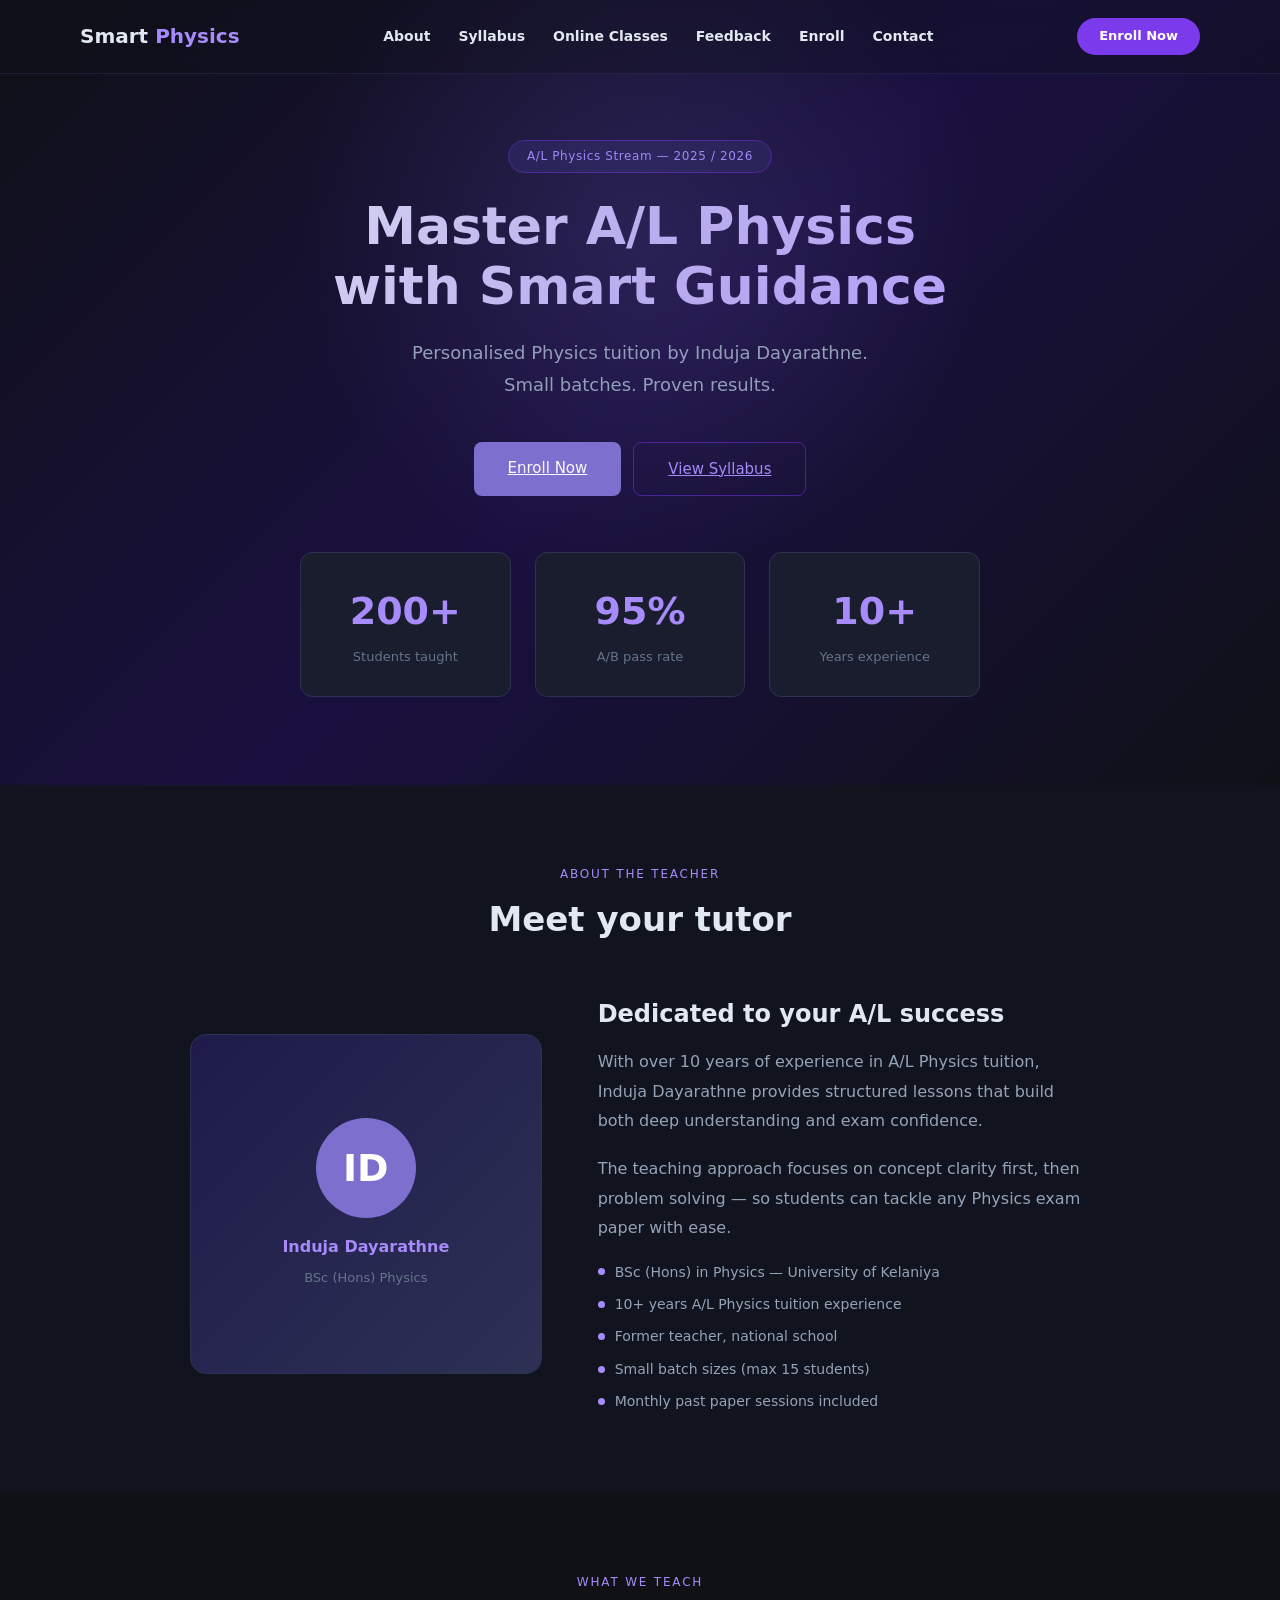
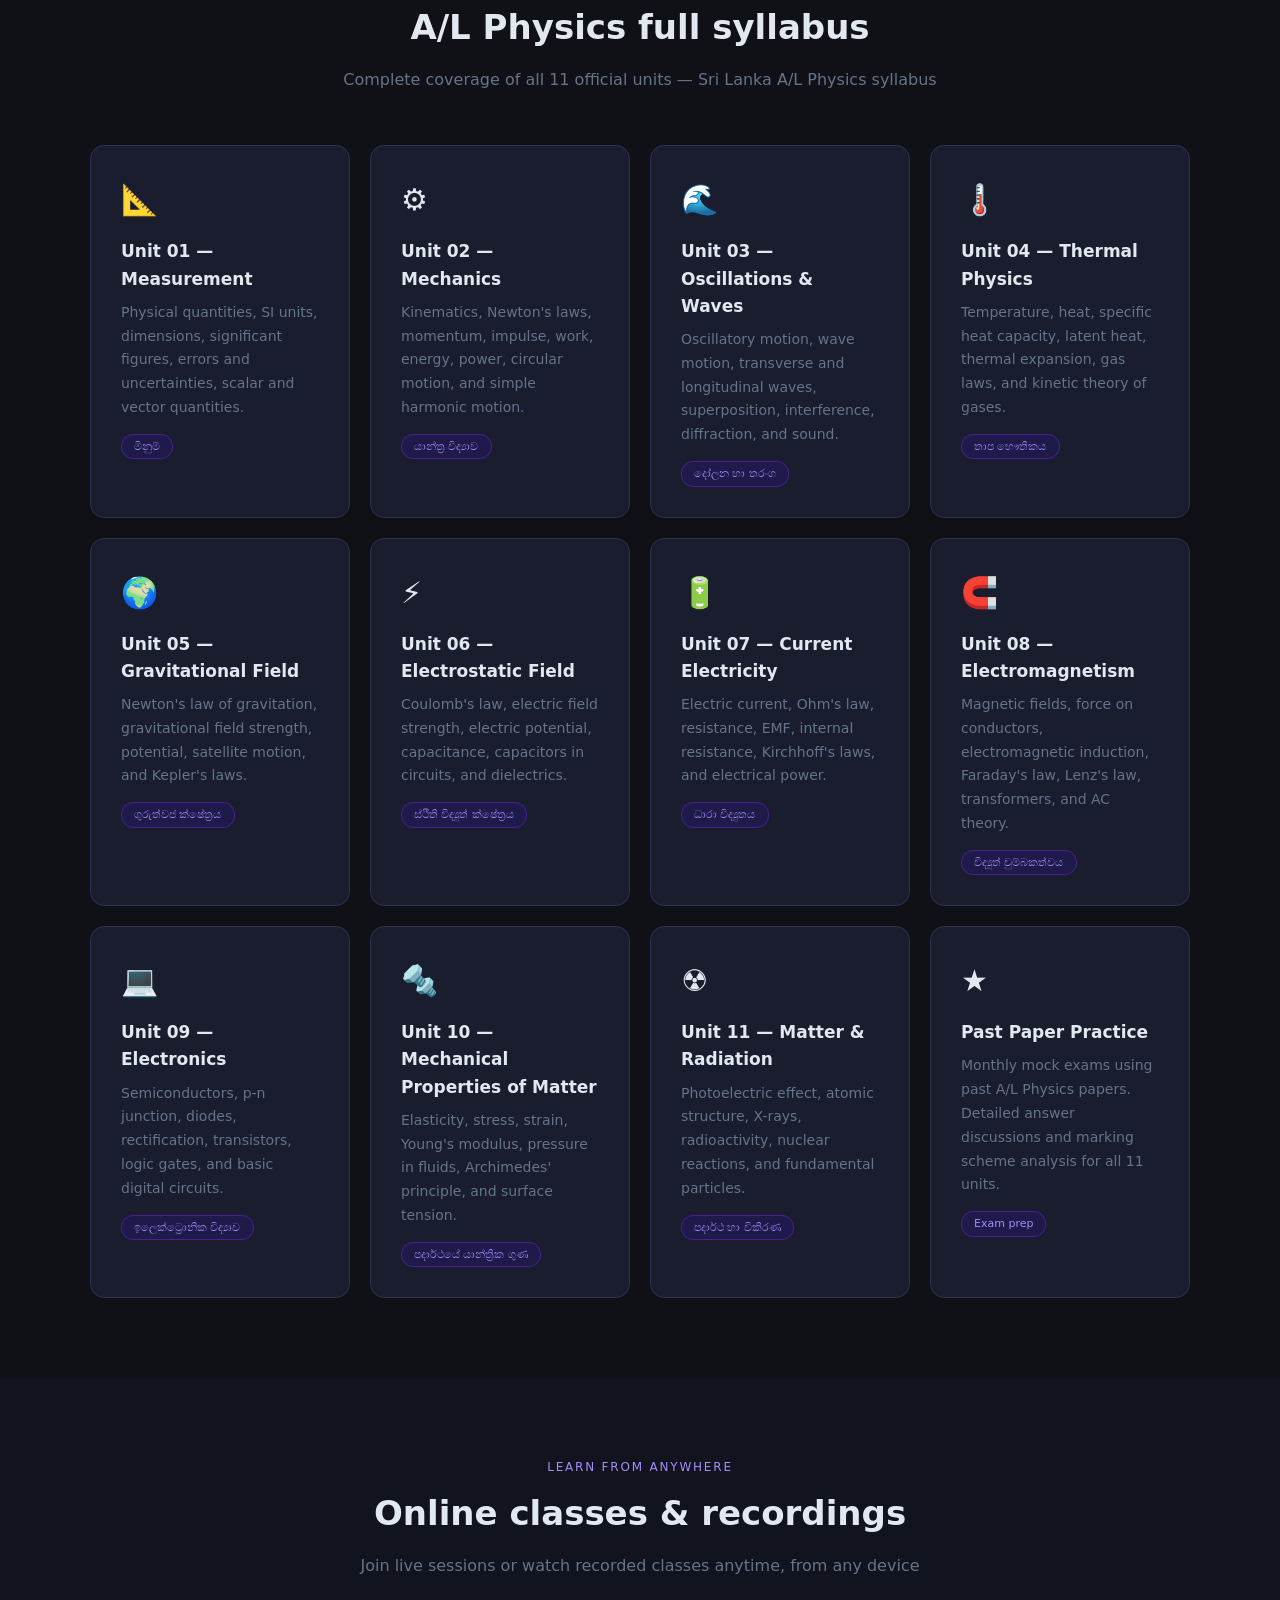
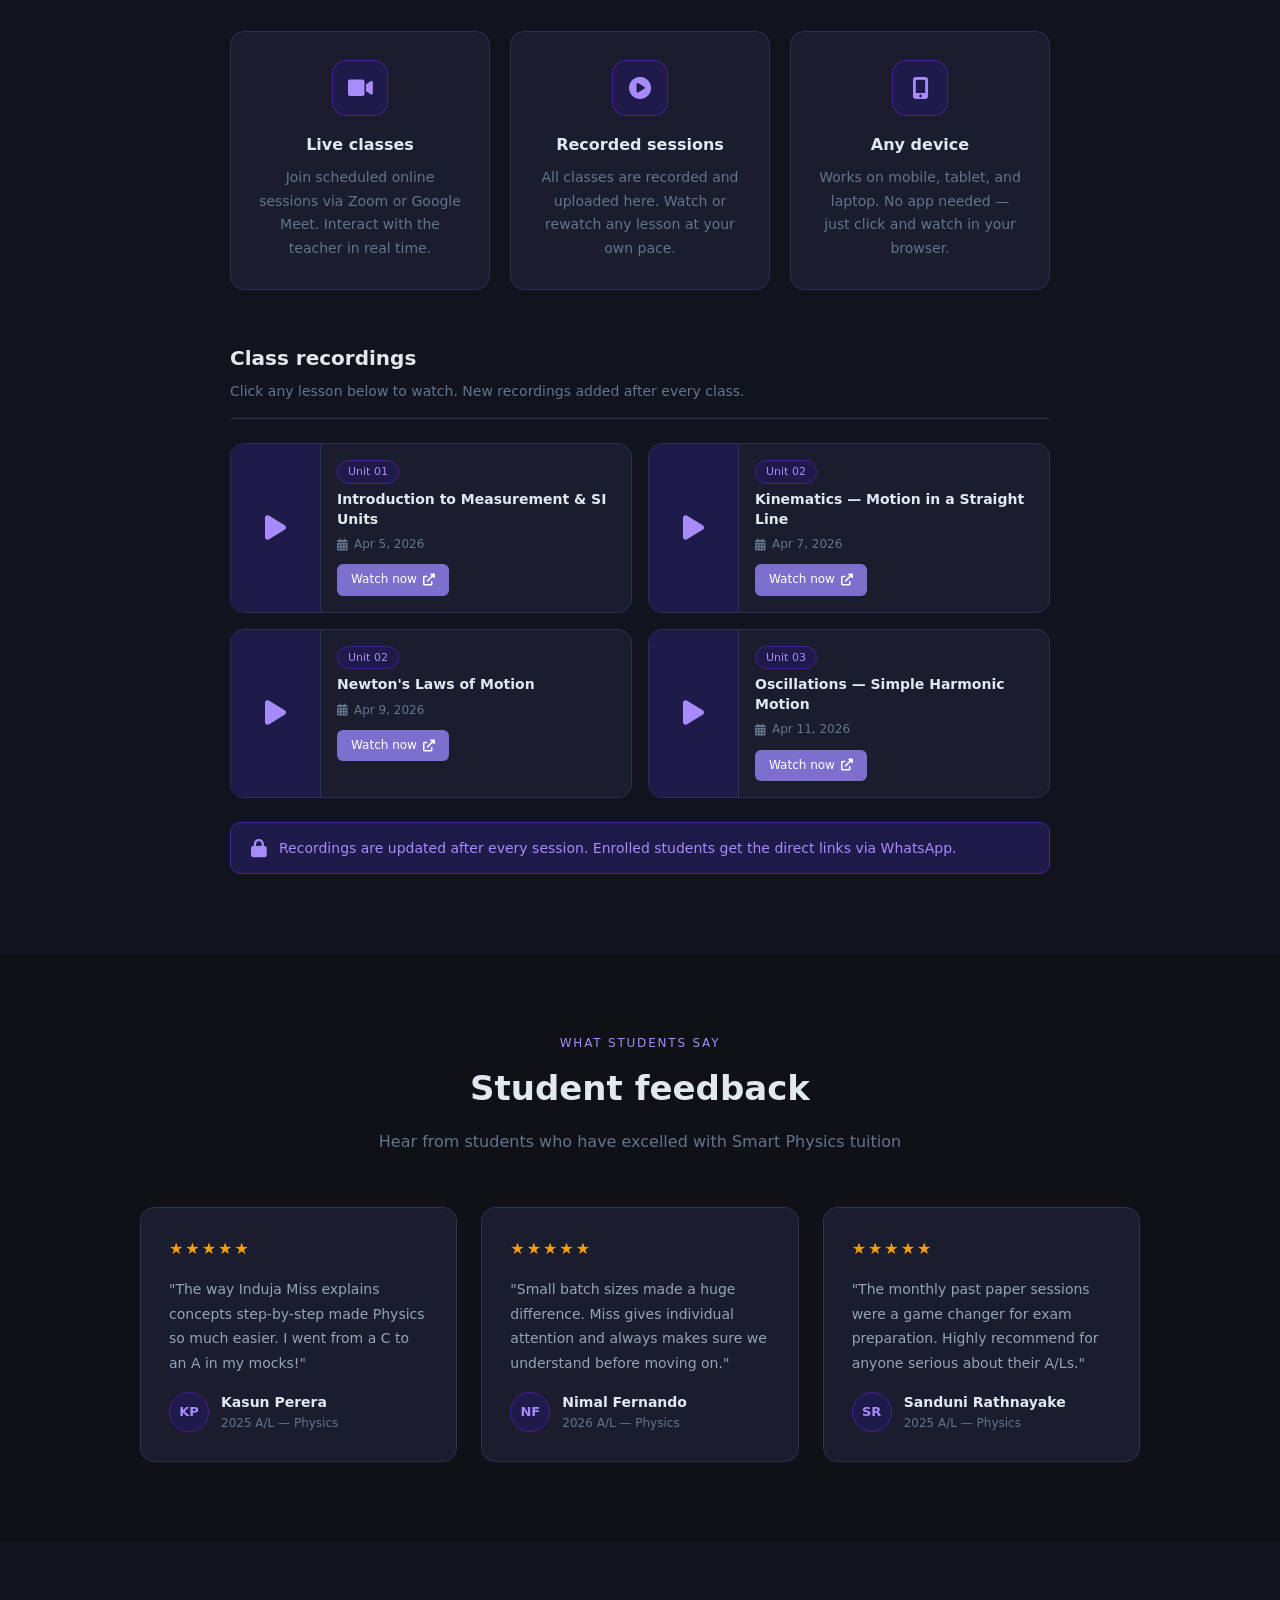
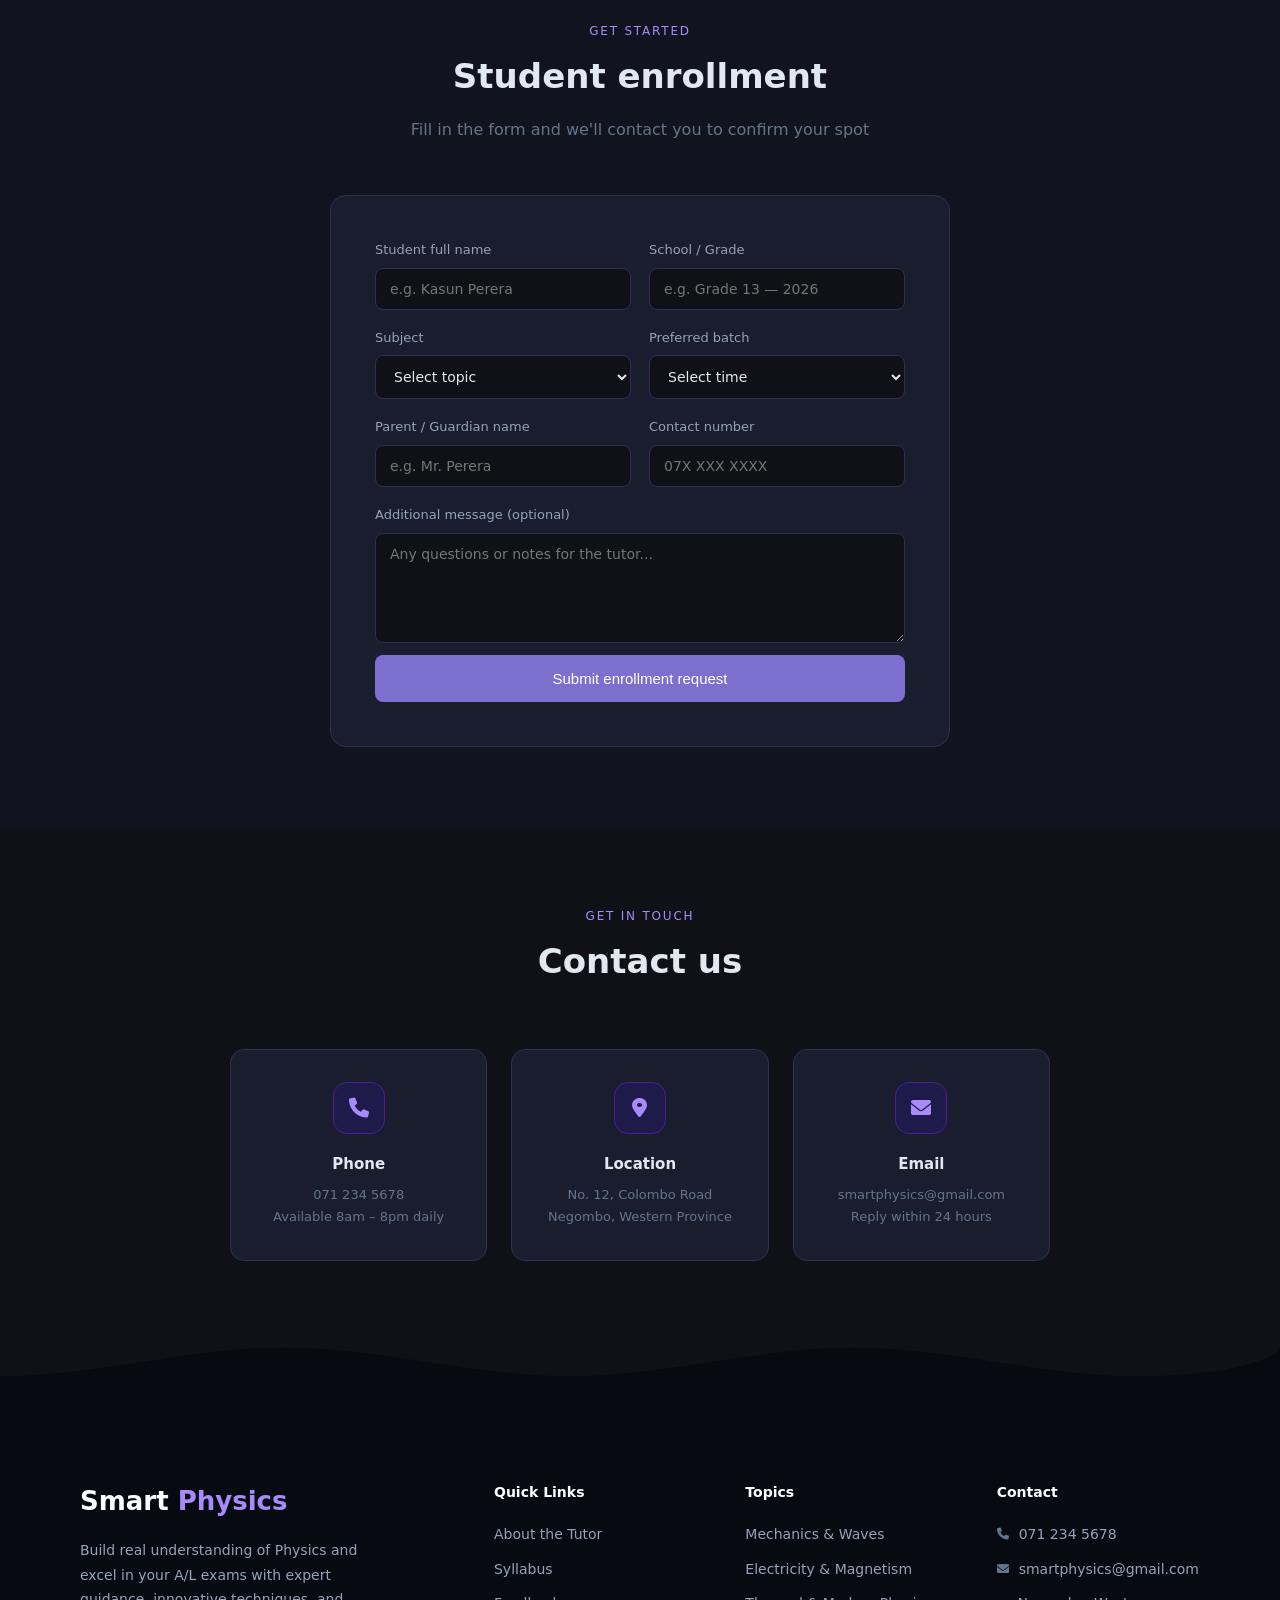
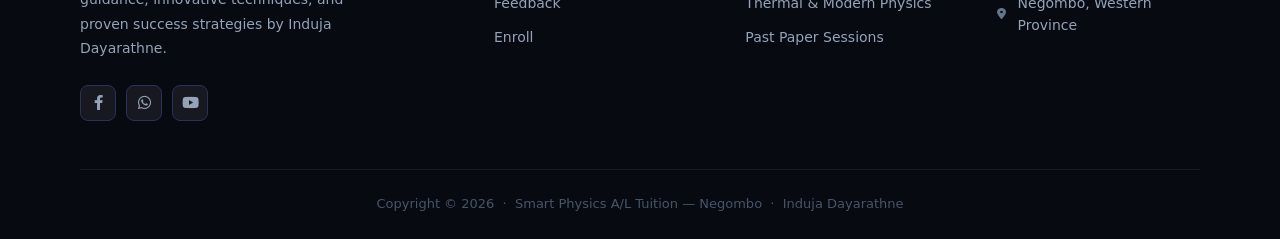
==== Downloads/smartphysics 2/index.html @ 6ae08109 "edit enrollment form" ====
<!DOCTYPE html>
<html lang="en">
<head>
  <meta charset="UTF-8" />
  <meta name="viewport" content="width=device-width, initial-scale=1.0"/>
  <title>Smart Physics A/L Tuition — Negombo</title>
  <meta name="description" content="Enroll in 2025/2026 A/L Physics classes in Negombo with expert tutor Induja Dayarathne. Small batches, proven results." />
  <meta name="author" content="Smart Physics A/L Tuition" />
  <meta name="keywords" content="A/L Physics tuition, Negombo, Physics, Sri Lanka, Induja Dayarathne" />
  <meta property="og:title" content="Smart Physics A/L Tuition — Negombo" />
  <meta property="og:description" content="Expert A/L Physics tuition in Negombo by Induja Dayarathne. Small batches, personalised guidance, proven results." />
  <meta property="og:type" content="website" />
  <link rel="stylesheet" href="https://cdnjs.cloudflare.com/ajax/libs/font-awesome/6.0.0/css/all.min.css" crossorigin="anonymous" />
  <link rel="stylesheet" href="css/style.css" />
</head>
<body>

  <!-- NAVIGATION -->
  <nav id="navbar">
    <div class="nav-inner">
      <a href="#" class="logo">Smart <span>Physics</span></a>
      <div class="nav-links" id="nav-links">
        <a href="#about">About</a>
        <a href="#subjects">Syllabus</a>
        <a href="#online">Online Classes</a>
        <a href="#feedback">Feedback</a>
        <a href="#enroll">Enroll</a>
        <a href="#contact">Contact</a>
      </div>
      <div class="nav-right">
        <a href="#enroll" class="nav-cta">Enroll Now</a>
        <button class="nav-toggle" onclick="toggleMenu()" aria-label="Open menu">
          <i class="fas fa-bars"></i>
        </button>
      </div>
    </div>
  </nav>

  <!-- HERO -->
  <section class="hero">
    <div class="hero-badge">A/L Physics Stream — 2025 / 2026</div>
    <h1>Master A/L Physics<br>with Smart Guidance</h1>
    <p>Personalised Physics tuition by Induja Dayarathne.<br>Small batches. Proven results.</p>
    <div class="hero-btns">
      <a href="#enroll" class="btn-primary">Enroll Now</a>
      <a href="#subjects" class="btn-outline">View Syllabus</a>
    </div>
    <div class="stats">
      <div class="stat-card"><div class="stat-num">200+</div><div class="stat-label">Students taught</div></div>
      <div class="stat-card"><div class="stat-num">95%</div><div class="stat-label">A/B pass rate</div></div>
      <div class="stat-card"><div class="stat-num">10+</div><div class="stat-label">Years experience</div></div>
    </div>
  </section>

  <!-- ABOUT -->
  <section id="about" class="section section-dark">
    <div class="section-label">About the teacher</div>
    <div class="section-title">Meet your tutor</div>
    <div class="about-grid">
      <div class="about-img">
        <div class="avatar">ID</div>
        <p class="teacher-name">Induja Dayarathne</p>
        <p class="teacher-qual">BSc (Hons) Physics</p>
      </div>
      <div class="about-text">
        <h3>Dedicated to your A/L success</h3>
        <p>With over 10 years of experience in A/L Physics tuition, Induja Dayarathne provides structured lessons that build both deep understanding and exam confidence.</p>
        <p>The teaching approach focuses on concept clarity first, then problem solving — so students can tackle any Physics exam paper with ease.</p>
        <ul class="qual-list">
          <li>BSc (Hons) in Physics — University of Kelaniya</li>
          <li>10+ years A/L Physics tuition experience</li>
          <li>Former teacher, national school</li>
          <li>Small batch sizes (max 15 students)</li>
          <li>Monthly past paper sessions included</li>
        </ul>
      </div>
    </div>
  </section>

  <!-- SYLLABUS -->
  <section id="subjects" class="section">
    <div class="section-label">What we teach</div>
    <div class="section-title">A/L Physics full syllabus</div>
    <div class="section-sub">Complete coverage of all 11 official units — Sri Lanka A/L Physics syllabus</div>
    <div class="subject-grid syllabus-grid">

      <div class="subject-card">
        <div class="subject-icon">📐</div>
        <h4>Unit 01 — Measurement</h4>
        <p>Physical quantities, SI units, dimensions, significant figures, errors and uncertainties, scalar and vector quantities.</p>
        <span class="tag">මිනුම්</span>
      </div>

      <div class="subject-card">
        <div class="subject-icon">⚙️</div>
        <h4>Unit 02 — Mechanics</h4>
        <p>Kinematics, Newton's laws, momentum, impulse, work, energy, power, circular motion, and simple harmonic motion.</p>
        <span class="tag">යාන්ත්‍ර විද්‍යාව</span>
      </div>

      <div class="subject-card">
        <div class="subject-icon">🌊</div>
        <h4>Unit 03 — Oscillations & Waves</h4>
        <p>Oscillatory motion, wave motion, transverse and longitudinal waves, superposition, interference, diffraction, and sound.</p>
        <span class="tag">දෝලන හා තරංග</span>
      </div>

      <div class="subject-card">
        <div class="subject-icon">🌡️</div>
        <h4>Unit 04 — Thermal Physics</h4>
        <p>Temperature, heat, specific heat capacity, latent heat, thermal expansion, gas laws, and kinetic theory of gases.</p>
        <span class="tag">තාප භෞතිකය</span>
      </div>

      <div class="subject-card">
        <div class="subject-icon">🌍</div>
        <h4>Unit 05 — Gravitational Field</h4>
        <p>Newton's law of gravitation, gravitational field strength, potential, satellite motion, and Kepler's laws.</p>
        <span class="tag">ගුරුත්වජ ක්ෂේත්‍රය</span>
      </div>

      <div class="subject-card">
        <div class="subject-icon">⚡</div>
        <h4>Unit 06 — Electrostatic Field</h4>
        <p>Coulomb's law, electric field strength, electric potential, capacitance, capacitors in circuits, and dielectrics.</p>
        <span class="tag">ස්ථිති විද්‍යුත් ක්ෂේත්‍රය</span>
      </div>

      <div class="subject-card">
        <div class="subject-icon">🔋</div>
        <h4>Unit 07 — Current Electricity</h4>
        <p>Electric current, Ohm's law, resistance, EMF, internal resistance, Kirchhoff's laws, and electrical power.</p>
        <span class="tag">ධාරා විද්‍යුතය</span>
      </div>

      <div class="subject-card">
        <div class="subject-icon">🧲</div>
        <h4>Unit 08 — Electromagnetism</h4>
        <p>Magnetic fields, force on conductors, electromagnetic induction, Faraday's law, Lenz's law, transformers, and AC theory.</p>
        <span class="tag">විද්‍යුත් චුම්බකත්වය</span>
      </div>

      <div class="subject-card">
        <div class="subject-icon">💻</div>
        <h4>Unit 09 — Electronics</h4>
        <p>Semiconductors, p-n junction, diodes, rectification, transistors, logic gates, and basic digital circuits.</p>
        <span class="tag">ඉලෙක්ට්‍රොනික විද්‍යාව</span>
      </div>

      <div class="subject-card">
        <div class="subject-icon">🔩</div>
        <h4>Unit 10 — Mechanical Properties of Matter</h4>
        <p>Elasticity, stress, strain, Young's modulus, pressure in fluids, Archimedes' principle, and surface tension.</p>
        <span class="tag">පදාර්ථයේ යාන්ත්‍රික ගුණ</span>
      </div>

      <div class="subject-card">
        <div class="subject-icon">☢️</div>
        <h4>Unit 11 — Matter & Radiation</h4>
        <p>Photoelectric effect, atomic structure, X-rays, radioactivity, nuclear reactions, and fundamental particles.</p>
        <span class="tag">පදාර්ථ හා විකිරණ</span>
      </div>

      <div class="subject-card">
        <div class="subject-icon">★</div>
        <h4>Past Paper Practice</h4>
        <p>Monthly mock exams using past A/L Physics papers. Detailed answer discussions and marking scheme analysis for all 11 units.</p>
        <span class="tag">Exam prep</span>
      </div>

    </div>
  </section>

  <!-- ONLINE CLASSES -->
  <section id="online" class="section section-dark">
    <div class="section-label">Learn from anywhere</div>
    <div class="section-title">Online classes & recordings</div>
    <div class="section-sub">Join live sessions or watch recorded classes anytime, from any device</div>

    <!-- HOW IT WORKS -->
    <div class="online-how">
      <div class="how-card">
        <div class="how-icon"><i class="fas fa-video"></i></div>
        <h4>Live classes</h4>
        <p>Join scheduled online sessions via Zoom or Google Meet. Interact with the teacher in real time.</p>
      </div>
      <div class="how-card">
        <div class="how-icon"><i class="fas fa-play-circle"></i></div>
        <h4>Recorded sessions</h4>
        <p>All classes are recorded and uploaded here. Watch or rewatch any lesson at your own pace.</p>
      </div>
      <div class="how-card">
        <div class="how-icon"><i class="fas fa-mobile-alt"></i></div>
        <h4>Any device</h4>
        <p>Works on mobile, tablet, and laptop. No app needed — just click and watch in your browser.</p>
      </div>
    </div>

    <!-- RECORDINGS LIBRARY -->
    <div class="recordings-header">
      <h3>Class recordings</h3>
      <p>Click any lesson below to watch. New recordings added after every class.</p>
    </div>

    <div class="recordings-grid">

      <!-- 🔧 EDIT: Replace the YouTube links below with your actual video links -->
      <!-- To add a video: copy a card below, change the title, unit, date, and href link -->

      <div class="recording-card">
        <div class="rec-thumb">
          <i class="fas fa-play"></i>
        </div>
        <div class="rec-info">
          <span class="rec-unit">Unit 01</span>
          <h4>Introduction to Measurement & SI Units</h4>
          <p class="rec-date"><i class="fas fa-calendar-alt"></i> Apr 5, 2026</p>
          <a href="https://youtube.com" target="_blank" class="rec-btn">Watch now <i class="fas fa-external-link-alt"></i></a>
        </div>
      </div>

      <div class="recording-card">
        <div class="rec-thumb">
          <i class="fas fa-play"></i>
        </div>
        <div class="rec-info">
          <span class="rec-unit">Unit 02</span>
          <h4>Kinematics — Motion in a Straight Line</h4>
          <p class="rec-date"><i class="fas fa-calendar-alt"></i> Apr 7, 2026</p>
          <a href="https://youtube.com" target="_blank" class="rec-btn">Watch now <i class="fas fa-external-link-alt"></i></a>
        </div>
      </div>

      <div class="recording-card">
        <div class="rec-thumb">
          <i class="fas fa-play"></i>
        </div>
        <div class="rec-info">
          <span class="rec-unit">Unit 02</span>
          <h4>Newton's Laws of Motion</h4>
          <p class="rec-date"><i class="fas fa-calendar-alt"></i> Apr 9, 2026</p>
          <a href="https://youtube.com" target="_blank" class="rec-btn">Watch now <i class="fas fa-external-link-alt"></i></a>
        </div>
      </div>

      <div class="recording-card">
        <div class="rec-thumb">
          <i class="fas fa-play"></i>
        </div>
        <div class="rec-info">
          <span class="rec-unit">Unit 03</span>
          <h4>Oscillations — Simple Harmonic Motion</h4>
          <p class="rec-date"><i class="fas fa-calendar-alt"></i> Apr 11, 2026</p>
          <a href="https://youtube.com" target="_blank" class="rec-btn">Watch now <i class="fas fa-external-link-alt"></i></a>
        </div>
      </div>

      <!-- ADD MORE RECORDING CARDS HERE following the same pattern -->

    </div>

    <div class="online-note">
      <i class="fas fa-lock"></i>
      <p>Recordings are updated after every session. Enrolled students get the direct links via WhatsApp.</p>
    </div>
  </section>

  <!-- STUDENT FEEDBACK -->
  <section id="feedback" class="section">
    <div class="section-label">What students say</div>
    <div class="section-title">Student feedback</div>
    <div class="section-sub">Hear from students who have excelled with Smart Physics tuition</div>
    <div class="feedback-grid">
      <div class="feedback-card">
        <div class="stars">★★★★★</div>
        <p>"The way Induja Miss explains concepts step-by-step made Physics so much easier. I went from a C to an A in my mocks!"</p>
        <div class="feedback-author">
          <div class="author-avatar">KP</div>
          <div><div class="author-name">Kasun Perera</div><div class="author-detail">2025 A/L — Physics</div></div>
        </div>
      </div>
      <div class="feedback-card">
        <div class="stars">★★★★★</div>
        <p>"Small batch sizes made a huge difference. Miss gives individual attention and always makes sure we understand before moving on."</p>
        <div class="feedback-author">
          <div class="author-avatar">NF</div>
          <div><div class="author-name">Nimal Fernando</div><div class="author-detail">2026 A/L — Physics</div></div>
        </div>
      </div>
      <div class="feedback-card">
        <div class="stars">★★★★★</div>
        <p>"The monthly past paper sessions were a game changer for exam preparation. Highly recommend for anyone serious about their A/Ls."</p>
        <div class="feedback-author">
          <div class="author-avatar">SR</div>
          <div><div class="author-name">Sanduni Rathnayake</div><div class="author-detail">2025 A/L — Physics</div></div>
        </div>
      </div>
    </div>
  </section>

  <!-- ENROLLMENT FORM -->
  <section id="enroll" class="section section-dark">
    <div class="section-label">Get started</div>
    <div class="section-title">Student enrollment</div>
    <div class="section-sub">Fill in the form and we'll contact you to confirm your spot</div>
    <div class="form-card">
      <div class="form-grid">
        <div class="form-group">
          <label for="sname">Student full name</label>
          <input type="text" id="sname" placeholder="e.g. Kasun Perera">
        </div>
        <div class="form-group">
          <label for="grade">School / Grade</label>
          <input type="text" id="grade" placeholder="e.g. Grade 13 — 2026">
        </div>
        <div class="form-group">
          <label for="subject">Subject</label>
          <select id="subject">
            <option value="">Select topic</option>
            <option>Theory</option>
            <option>Revision</option>
            <option>Paper</option>
          </select>
        </div>
        <div class="form-group">
          <label for="batch">Preferred batch</label>
          <select id="batch">
            <option value="">Select time</option>
            <option>Saturday 8:00 AM</option>
            <option>Saturday 11:00 AM</option>
            <option>Sunday 8:30 AM</option>
            <option>Sunday 10:30 AM</option>
            <option>Weekday (by appointment)</option>
          </select>
        </div>
        <div class="form-group">
          <label for="pname">Parent / Guardian name</label>
          <input type="text" id="pname" placeholder="e.g. Mr. Perera">
        </div>
        <div class="form-group">
          <label for="phone">Contact number</label>
          <input type="tel" id="phone" placeholder="07X XXX XXXX">
        </div>
        <div class="form-group full">
          <label for="msg">Additional message (optional)</label>
          <textarea id="msg" placeholder="Any questions or notes for the tutor..."></textarea>
        </div>
      </div>
      <button class="submit-btn" onclick="submitForm()">Submit enrollment request</button>
      <div class="success-msg" id="success-msg">
        <i class="fas fa-check-circle"></i>
        Your request has been submitted! We'll contact you within 24 hours to confirm your spot.
      </div>
    </div>
  </section>

  <!-- CONTACT -->
  <section id="contact" class="section">
    <div class="section-label">Get in touch</div>
    <div class="section-title">Contact us</div>
    <div class="spacer"></div>
    <div class="contact-grid">
      <div class="contact-card">
        <div class="contact-icon"><i class="fas fa-phone"></i></div>
        <h4>Phone</h4>
        <p>071 234 5678<br>Available 8am – 8pm daily</p>
      </div>
      <div class="contact-card">
        <div class="contact-icon"><i class="fas fa-location-dot"></i></div>
        <h4>Location</h4>
        <p>No. 12, Colombo Road<br>Negombo, Western Province</p>
      </div>
      <div class="contact-card">
        <div class="contact-icon"><i class="fas fa-envelope"></i></div>
        <h4>Email</h4>
        <p>smartphysics@gmail.com<br>Reply within 24 hours</p>
      </div>
    </div>
  </section>

  <!-- WAVE DIVIDER -->
  <div class="wave-divider">
    <svg viewBox="0 0 1440 100" fill="none" xmlns="http://www.w3.org/2000/svg" preserveAspectRatio="none">
      <path d="M0 43.9999C106.667 43.9999 213.333 7.99994 320 7.99994C426.667 7.99994 533.333 43.9999 640 43.9999C746.667 43.9999 853.333 7.99994 960 7.99994C1066.67 7.99994 1173.33 43.9999 1280 43.9999C1386.67 43.9999 1440 19.0266 1440 9.01329V100H0V43.9999Z" fill="#080a12"/>
    </svg>
  </div>

  <!-- FOOTER -->
  <footer>
    <div class="footer-inner">
      <div class="footer-grid">
        <div class="footer-brand">
          <div class="footer-logo">Smart <span>Physics</span></div>
          <p class="footer-tagline">Build real understanding of Physics and excel in your A/L exams with expert guidance, innovative techniques, and proven success strategies by Induja Dayarathne.</p>
          <div class="footer-socials">
            <a href="https://facebook.com" target="_blank" rel="noopener noreferrer" aria-label="Facebook"><i class="fab fa-facebook-f"></i></a>
            <a href="https://wa.me/94712345678" target="_blank" rel="noopener noreferrer" aria-label="WhatsApp"><i class="fab fa-whatsapp"></i></a>
            <a href="https://youtube.com" target="_blank" rel="noopener noreferrer" aria-label="YouTube"><i class="fab fa-youtube"></i></a>
          </div>
        </div>
        <div class="footer-col">
          <h4>Quick Links</h4>
          <ul>
            <li><a href="#about">About the Tutor</a></li>
            <li><a href="#subjects">Syllabus</a></li>
            <li><a href="#feedback">Feedback</a></li>
            <li><a href="#enroll">Enroll</a></li>
          </ul>
        </div>
        <div class="footer-col">
          <h4>Topics</h4>
          <ul>
            <li><a href="#subjects">Mechanics & Waves</a></li>
            <li><a href="#subjects">Electricity & Magnetism</a></li>
            <li><a href="#subjects">Thermal & Modern Physics</a></li>
            <li><a href="#subjects">Past Paper Sessions</a></li>
          </ul>
        </div>
        <div class="footer-col">
          <h4>Contact</h4>
          <ul>
            <li><a href="tel:0712345678"><i class="fas fa-phone footer-icon"></i> 071 234 5678</a></li>
            <li><a href="mailto:smartphysics@gmail.com"><i class="fas fa-envelope footer-icon"></i> smartphysics@gmail.com</a></li>
            <li><a href="#contact"><i class="fas fa-location-dot footer-icon"></i> Negombo, Western Province</a></li>
          </ul>
        </div>
      </div>
      <div class="footer-bottom">
        <p>Copyright © 2026 &nbsp;·&nbsp; Smart Physics A/L Tuition — Negombo &nbsp;·&nbsp; Induja Dayarathne</p>
      </div>
    </div>
  </footer>

  <script src="js/main.js"></script>
</body>
</html>
---- Downloads/smartphysics 2/css/style.css ----
/* ━━━━━━━━━━━━━━━━━━━━━━━━━━━━━━━━━━━━━━
   MathsPro A/L Tuition — Stylesheet (Upgraded)
   🔧 EDIT: Change colors in :root to restyle the whole site
━━━━━━━━━━━━━━━━━━━━━━━━━━━━━━━━━━━━━━ */

/* ── GLOBAL VARIABLES ── */
:root {
  --accent:       #7c6fcd;
  --accent-light: #a78bfa;
  --accent-dark:  #6d5fc0;
  --bg:           #0f1117;
  --bg-card:      #1a1d2e;
  --bg-dark:      #080a12;
  --bg-section:   rgba(19,22,36,0.6);
  --border:       #2d3154;
  --purple-deep:  #1e1b4b;
  --purple-mid:   #4c1d95;
  --text-primary: #e2e8f0;
  --text-muted:   #94a3b8;
  --text-dim:     #64748b;
  --green:        #34d399;
  --yellow:       #f59e0b;
}

/* ── RESET ── */
*, *::before, *::after {
  margin: 0;
  padding: 0;
  box-sizing: border-box;
}

html { scroll-behavior: smooth; }

body {
  font-family: 'Segoe UI', system-ui, -apple-system, sans-serif;
  background: var(--bg);
  color: var(--text-primary);
  line-height: 1.6;
}

/* ━━━━━━━━━━━━━━━━━━━━━━━━━━━━━━━━━━━━
   NAVIGATION — glass morphism (like SyZyGy)
━━━━━━━━━━━━━━━━━━━━━━━━━━━━━━━━━━━━ */
#navbar {
  position: fixed;
  top: 0;
  width: 100%;
  z-index: 100;
  background: rgba(15, 17, 23, 0.3);
  backdrop-filter: blur(12px);
  -webkit-backdrop-filter: blur(12px);
  border-bottom: 1px solid rgba(45, 49, 84, 0.5);
  transition: background 0.3s;
}

#navbar.scrolled {
  background: rgba(15, 17, 23, 0.85);
}

.nav-inner {
  max-width: 1200px;
  margin: 0 auto;
  padding: 18px 40px;
  display: flex;
  align-items: center;
  justify-content: space-between;
  gap: 24px;
}

.logo {
  font-size: 20px;
  font-weight: 800;
  color: var(--text-primary);
  text-decoration: none;
  white-space: nowrap;
}

.logo span {
  color: var(--accent-light);
}

.nav-links {
  display: flex;
  gap: 28px;
}

.nav-links a {
  color: var(--text-primary);
  font-size: 14px;
  font-weight: 700;
  text-decoration: none;
  transition: color 0.2s;
}

.nav-links a:hover {
  color: var(--accent-light);
}

.nav-right {
  display: flex;
  align-items: center;
  gap: 12px;
}

/* CTA button — pill style like SyZyGy */
.nav-cta {
  display: inline-block;
  background: #7c3aed;
  color: #fff;
  font-size: 13px;
  font-weight: 600;
  padding: 8px 22px;
  border-radius: 9999px;
  text-decoration: none;
  transition: background 0.2s;
  white-space: nowrap;
}

.nav-cta:hover {
  background: var(--accent-dark);
}

.nav-toggle {
  display: none;
  background: none;
  border: 1px solid var(--border);
  color: var(--text-primary);
  padding: 7px 12px;
  border-radius: 6px;
  cursor: pointer;
  font-size: 16px;
}

/* ━━━━━━━━━━━━━━━━━━━━━━━━━━━━━━━━━━━━
   HERO
━━━━━━━━━━━━━━━━━━━━━━━━━━━━━━━━━━━━ */
.hero {
  background: linear-gradient(135deg, #0f1117 0%, #1a1040 50%, #0f1117 100%);
  padding: 140px 40px 88px;
  text-align: center;
  position: relative;
  overflow: hidden;
}

.hero::before {
  content: '';
  position: absolute;
  top: -120px;
  left: 50%;
  transform: translateX(-50%);
  width: 700px;
  height: 700px;
  background: radial-gradient(circle, rgba(124,111,205,0.18) 0%, transparent 70%);
  border-radius: 50%;
  pointer-events: none;
}

.hero-badge {
  display: inline-block;
  background: var(--purple-deep);
  color: var(--accent-light);
  font-size: 12px;
  padding: 6px 18px;
  border-radius: 20px;
  border: 1px solid var(--purple-mid);
  margin-bottom: 24px;
  letter-spacing: 0.6px;
}

.hero h1 {
  font-size: 52px;
  font-weight: 700;
  line-height: 1.15;
  margin-bottom: 20px;
  background: linear-gradient(135deg, #e2e8f0, #a78bfa);
  -webkit-background-clip: text;
  -webkit-text-fill-color: transparent;
  background-clip: text;
}

.hero p {
  font-size: 18px;
  color: var(--text-muted);
  max-width: 520px;
  margin: 0 auto 40px;
  line-height: 1.8;
}

.hero-btns {
  display: flex;
  gap: 12px;
  justify-content: center;
  flex-wrap: wrap;
}

.stats {
  display: grid;
  grid-template-columns: repeat(3, 1fr);
  gap: 24px;
  max-width: 680px;
  margin: 56px auto 0;
}

.stat-card {
  background: var(--bg-card);
  border: 1px solid var(--border);
  border-radius: 12px;
  padding: 28px 16px;
  text-align: center;
}

.stat-num {
  font-size: 38px;
  font-weight: 700;
  color: var(--accent-light);
}

.stat-label {
  font-size: 13px;
  color: var(--text-dim);
  margin-top: 6px;
}

/* ━━━━━━━━━━━━━━━━━━━━━━━━━━━━━━━━━━━━
   BUTTONS
━━━━━━━━━━━━━━━━━━━━━━━━━━━━━━━━━━━━ */
.btn-primary {
  background: var(--accent);
  color: #fff;
  border: none;
  padding: 14px 34px;
  border-radius: 8px;
  font-size: 15px;
  cursor: pointer;
  transition: background 0.2s;
}

.btn-primary:hover { background: var(--accent-dark); }

.btn-outline {
  background: transparent;
  color: var(--accent-light);
  border: 1px solid var(--purple-mid);
  padding: 14px 34px;
  border-radius: 8px;
  font-size: 15px;
  cursor: pointer;
  transition: background 0.2s;
}

.btn-outline:hover { background: var(--purple-deep); }

/* ━━━━━━━━━━━━━━━━━━━━━━━━━━━━━━━━━━━━
   SECTIONS (shared)
━━━━━━━━━━━━━━━━━━━━━━━━━━━━━━━━━━━━ */
.section { padding: 80px 40px; }

.section-dark { background: var(--bg-section); }

.section-label {
  font-size: 12px;
  color: var(--accent-light);
  letter-spacing: 1.8px;
  text-transform: uppercase;
  margin-bottom: 8px;
  text-align: center;
}

.section-title {
  font-size: 34px;
  font-weight: 600;
  text-align: center;
  margin-bottom: 12px;
}

.section-sub {
  font-size: 16px;
  color: var(--text-dim);
  text-align: center;
  margin-bottom: 52px;
  line-height: 1.7;
}

.spacer { height: 48px; }

/* ━━━━━━━━━━━━━━━━━━━━━━━━━━━━━━━━━━━━
   ABOUT
━━━━━━━━━━━━━━━━━━━━━━━━━━━━━━━━━━━━ */
.about-grid {
  display: grid;
  grid-template-columns: 1fr 1.4fr;
  gap: 56px;
  align-items: center;
  max-width: 900px;
  margin: 48px auto 0;
}

.about-img {
  background: linear-gradient(135deg, var(--purple-deep), var(--border));
  border-radius: 16px;
  height: 340px;
  display: flex;
  flex-direction: column;
  align-items: center;
  justify-content: center;
  border: 1px solid var(--border);
  gap: 8px;
}

.avatar {
  width: 100px;
  height: 100px;
  border-radius: 50%;
  background: var(--accent);
  display: flex;
  align-items: center;
  justify-content: center;
  font-size: 38px;
  font-weight: 700;
  color: #fff;
  margin-bottom: 8px;
}

.teacher-name { color: var(--accent-light); font-size: 16px; font-weight: 600; }
.teacher-qual { color: var(--text-dim); font-size: 13px; }

.about-text h3 { font-size: 24px; font-weight: 600; margin-bottom: 14px; }
.about-text p  { color: var(--text-muted); line-height: 1.85; margin-bottom: 18px; }

.qual-list {
  list-style: none;
  display: flex;
  flex-direction: column;
  gap: 10px;
}

.qual-list li {
  display: flex;
  align-items: center;
  gap: 10px;
  font-size: 14px;
  color: var(--text-muted);
}

.qual-list li::before {
  content: '';
  width: 7px;
  height: 7px;
  border-radius: 50%;
  background: var(--accent-light);
  flex-shrink: 0;
}

/* ━━━━━━━━━━━━━━━━━━━━━━━━━━━━━━━━━━━━
   SUBJECTS
━━━━━━━━━━━━━━━━━━━━━━━━━━━━━━━━━━━━ */
.subject-grid {
  display: grid;
  grid-template-columns: repeat(2, 1fr);
  gap: 20px;
  max-width: 820px;
  margin: 0 auto;
}

.subject-card {
  background: var(--bg-card);
  border: 1px solid var(--border);
  border-radius: 14px;
  padding: 30px;
  transition: border-color 0.25s;
}

.subject-card:hover { border-color: var(--accent); }

.subject-icon { font-size: 30px; margin-bottom: 14px; }

.subject-card h4 { font-size: 17px; font-weight: 600; margin-bottom: 8px; }
.subject-card p  { font-size: 14px; color: var(--text-dim); line-height: 1.7; }

.tag {
  display: inline-block;
  background: var(--purple-deep);
  color: var(--accent-light);
  font-size: 11px;
  padding: 3px 12px;
  border-radius: 12px;
  margin-top: 14px;
  border: 1px solid var(--purple-mid);
}

/* ━━━━━━━━━━━━━━━━━━━━━━━━━━━━━━━━━━━━
   SCHEDULE TABLE
━━━━━━━━━━━━━━━━━━━━━━━━━━━━━━━━━━━━ */
.schedule-table {
  width: 100%;
  border-collapse: collapse;
  max-width: 820px;
  margin: 0 auto;
}

.schedule-table th {
  text-align: left;
  padding: 14px 20px;
  font-size: 13px;
  color: var(--text-dim);
  font-weight: 400;
  border-bottom: 1px solid var(--border);
}

.schedule-table td {
  padding: 18px 20px;
  border-bottom: 1px solid var(--bg-card);
  font-size: 15px;
}

.schedule-table tr:hover td { background: rgba(26,29,46,0.5); }

.time-badge {
  background: var(--purple-deep);
  color: var(--accent-light);
  font-size: 12px;
  padding: 4px 14px;
  border-radius: 20px;
  border: 1px solid var(--purple-mid);
  white-space: nowrap;
}

.open    { color: var(--green);  font-size: 13px; }
.limited { color: var(--yellow); font-size: 13px; }

/* ━━━━━━━━━━━━━━━━━━━━━━━━━━━━━━━━━━━━
   STUDENT FEEDBACK
━━━━━━━━━━━━━━━━━━━━━━━━━━━━━━━━━━━━ */
.feedback-grid {
  display: grid;
  grid-template-columns: repeat(3, 1fr);
  gap: 24px;
  max-width: 1000px;
  margin: 0 auto;
}

.feedback-card {
  background: var(--bg-card);
  border: 1px solid var(--border);
  border-radius: 14px;
  padding: 28px;
  display: flex;
  flex-direction: column;
  gap: 16px;
  transition: border-color 0.25s;
}

.feedback-card:hover { border-color: var(--accent); }

.stars {
  color: var(--yellow);
  font-size: 16px;
  letter-spacing: 2px;
}

.feedback-card p {
  font-size: 14px;
  color: var(--text-muted);
  line-height: 1.75;
  flex: 1;
}

.feedback-author {
  display: flex;
  align-items: center;
  gap: 12px;
  margin-top: auto;
}

.author-avatar {
  width: 40px;
  height: 40px;
  border-radius: 50%;
  background: var(--purple-deep);
  border: 1px solid var(--purple-mid);
  display: flex;
  align-items: center;
  justify-content: center;
  font-size: 13px;
  font-weight: 700;
  color: var(--accent-light);
  flex-shrink: 0;
}

.author-name   { font-size: 14px; font-weight: 600; color: var(--text-primary); }
.author-detail { font-size: 12px; color: var(--text-dim); }

/* ━━━━━━━━━━━━━━━━━━━━━━━━━━━━━━━━━━━━
   ENROLLMENT FORM
━━━━━━━━━━━━━━━━━━━━━━━━━━━━━━━━━━━━ */
.form-card {
  background: var(--bg-card);
  border: 1px solid var(--border);
  border-radius: 16px;
  padding: 44px;
  max-width: 620px;
  margin: 0 auto;
}

.form-grid {
  display: grid;
  grid-template-columns: 1fr 1fr;
  gap: 18px;
}

.form-group { display: flex; flex-direction: column; gap: 7px; }
.form-group.full { grid-column: 1 / -1; }

label { font-size: 13px; color: var(--text-muted); }

input, select, textarea {
  background: var(--bg);
  border: 1px solid var(--border);
  color: var(--text-primary);
  border-radius: 8px;
  padding: 12px 14px;
  font-size: 14px;
  font-family: inherit;
  transition: border-color 0.2s;
  width: 100%;
}

input:focus, select:focus, textarea:focus {
  outline: none;
  border-color: var(--accent);
}

textarea { resize: vertical; min-height: 110px; }
select option { background: var(--bg-card); }

.submit-btn {
  width: 100%;
  background: var(--accent);
  color: #fff;
  border: none;
  padding: 15px;
  border-radius: 8px;
  font-size: 15px;
  cursor: pointer;
  margin-top: 12px;
  transition: background 0.2s;
}

.submit-btn:hover { background: var(--accent-dark); }

.success-msg {
  display: none;
  background: #052e16;
  border: 1px solid #166534;
  color: var(--green);
  padding: 14px;
  border-radius: 8px;
  margin-top: 14px;
  font-size: 14px;
  text-align: center;
  gap: 8px;
}

.success-msg i { margin-right: 6px; }

/* ━━━━━━━━━━━━━━━━━━━━━━━━━━━━━━━━━━━━
   CONTACT
━━━━━━━━━━━━━━━━━━━━━━━━━━━━━━━━━━━━ */
.contact-grid {
  display: grid;
  grid-template-columns: repeat(3, 1fr);
  gap: 24px;
  max-width: 820px;
  margin: 0 auto;
}

.contact-card {
  background: var(--bg-card);
  border: 1px solid var(--border);
  border-radius: 14px;
  padding: 32px;
  text-align: center;
}

.contact-icon {
  width: 52px;
  height: 52px;
  background: var(--purple-deep);
  border-radius: 14px;
  display: flex;
  align-items: center;
  justify-content: center;
  margin: 0 auto 18px;
  border: 1px solid var(--purple-mid);
  font-size: 20px;
  color: var(--accent-light);
}

.contact-card h4 { font-size: 15px; font-weight: 600; margin-bottom: 8px; }
.contact-card p  { font-size: 13px; color: var(--text-dim); line-height: 1.7; }

/* ━━━━━━━━━━━━━━━━━━━━━━━━━━━━━━━━━━━━
   WAVE DIVIDER (like SyZyGy)
━━━━━━━━━━━━━━━━━━━━━━━━━━━━━━━━━━━━ */
.wave-divider {
  width: 100%;
  line-height: 0;
  overflow: hidden;
  background: transparent;
}

.wave-divider svg {
  display: block;
  width: 100%;
  height: 80px;
}

/* ━━━━━━━━━━━━━━━━━━━━━━━━━━━━━━━━━━━━
   FOOTER — multi-column (like SyZyGy)
━━━━━━━━━━━━━━━━━━━━━━━━━━━━━━━━━━━━ */
footer {
  background: var(--bg-dark);
}

.footer-inner {
  max-width: 1200px;
  margin: 0 auto;
  padding: 60px 40px 0;
}

.footer-grid {
  display: grid;
  grid-template-columns: 1.8fr 1fr 1fr 1fr;
  gap: 48px;
  padding-bottom: 48px;
}

.footer-logo {
  font-size: 26px;
  font-weight: 800;
  color: #fff;
  margin-bottom: 16px;
}

.footer-logo span {
  color: var(--accent-light);
}

.footer-tagline {
  font-size: 14px;
  color: #94a3b8;
  line-height: 1.75;
  max-width: 300px;
  margin-bottom: 24px;
}

.footer-socials {
  display: flex;
  gap: 10px;
}

.footer-socials a {
  width: 36px;
  height: 36px;
  border-radius: 8px;
  background: rgba(255,255,255,0.06);
  border: 1px solid var(--border);
  display: flex;
  align-items: center;
  justify-content: center;
  color: #94a3b8;
  font-size: 15px;
  text-decoration: none;
  transition: background 0.2s, color 0.2s;
}

.footer-socials a:hover {
  background: var(--purple-deep);
  color: var(--accent-light);
}

.footer-col h4 {
  font-size: 14px;
  font-weight: 600;
  color: #fff;
  margin-bottom: 20px;
}

.footer-col ul {
  list-style: none;
  display: flex;
  flex-direction: column;
  gap: 12px;
}

.footer-col ul li a {
  font-size: 14px;
  color: #94a3b8;
  text-decoration: none;
  transition: color 0.2s;
  display: flex;
  align-items: center;
  gap: 8px;
}

.footer-col ul li a:hover { color: #f8fafc; }

.footer-icon {
  font-size: 12px;
  color: var(--text-dim);
  width: 14px;
}

.footer-bottom {
  border-top: 1px solid rgba(255,255,255,0.07);
  padding: 24px 0;
  text-align: center;
}

.footer-bottom p {
  font-size: 13px;
  color: #475569;
}

/* ━━━━━━━━━━━━━━━━━━━━━━━━━━━━━━━━━━━━
   RESPONSIVE (mobile)
━━━━━━━━━━━━━━━━━━━━━━━━━━━━━━━━━━━━ */
@media (max-width: 768px) {
  .hero h1        { font-size: 34px; }
  .hero           { padding: 110px 20px 60px; }
  .section        { padding: 60px 20px; }
  .nav-inner      { padding: 14px 20px; }

  .nav-links      { display: none; }
  .nav-toggle     { display: block; }

  /* Mobile nav drawer */
  .nav-links.open {
    display: flex;
    flex-direction: column;
    position: fixed;
    top: 57px; left: 0; right: 0;
    background: #13162a;
    border-bottom: 1px solid var(--border);
    padding: 20px;
    gap: 16px;
    z-index: 99;
  }

  .stats          { grid-template-columns: 1fr; max-width: 300px; }
  .about-grid     { grid-template-columns: 1fr; gap: 32px; }
  .about-img      { height: 220px; }
  .subject-grid   { grid-template-columns: 1fr; }
  .feedback-grid  { grid-template-columns: 1fr; }
  .form-grid      { grid-template-columns: 1fr; }
  .contact-grid   { grid-template-columns: 1fr; }
  .form-card      { padding: 24px; }

  .schedule-table { font-size: 13px; }
  .schedule-table th,
  .schedule-table td { padding: 10px; }

  .footer-grid    { grid-template-columns: 1fr; gap: 32px; }
  .footer-inner   { padding: 40px 20px 0; }
  .footer-tagline { max-width: 100%; }
}

@media (max-width: 480px) {
  .hero h1        { font-size: 28px; }
  .hero p         { font-size: 15px; }
  .section-title  { font-size: 26px; }
}

/* Syllabus grid — 4 columns on wide, 2 on tablet, 1 on mobile */
.syllabus-grid {
  grid-template-columns: repeat(4, 1fr);
  max-width: 1100px;
}
@media (max-width: 1024px) { .syllabus-grid { grid-template-columns: repeat(2, 1fr); max-width: 820px; } }
@media (max-width: 600px)  { .syllabus-grid { grid-template-columns: 1fr; } }


/* ━━━━━━━━━━━━━━━━━━━━━━━━━━━━━━━━━━━━
   ONLINE CLASSES SECTION
━━━━━━━━━━━━━━━━━━━━━━━━━━━━━━━━━━━━ */
.online-how {
  display: grid;
  grid-template-columns: repeat(3, 1fr);
  gap: 20px;
  max-width: 820px;
  margin: 0 auto 52px;
}

.how-card {
  background: var(--bg-card);
  border: 1px solid var(--border);
  border-radius: 14px;
  padding: 28px;
  text-align: center;
  transition: border-color 0.25s;
}

.how-card:hover { border-color: var(--accent); }

.how-icon {
  width: 56px;
  height: 56px;
  background: var(--purple-deep);
  border: 1px solid var(--purple-mid);
  border-radius: 14px;
  display: flex;
  align-items: center;
  justify-content: center;
  margin: 0 auto 16px;
  font-size: 22px;
  color: var(--accent-light);
}

.how-card h4 { font-size: 16px; font-weight: 600; margin-bottom: 8px; }
.how-card p  { font-size: 14px; color: var(--text-dim); line-height: 1.7; }

.recordings-header {
  max-width: 820px;
  margin: 0 auto 24px;
  border-bottom: 1px solid var(--border);
  padding-bottom: 16px;
}

.recordings-header h3 { font-size: 20px; font-weight: 600; margin-bottom: 6px; }
.recordings-header p  { font-size: 14px; color: var(--text-dim); }

.recordings-grid {
  display: grid;
  grid-template-columns: repeat(2, 1fr);
  gap: 16px;
  max-width: 820px;
  margin: 0 auto;
}

.recording-card {
  background: var(--bg-card);
  border: 1px solid var(--border);
  border-radius: 14px;
  overflow: hidden;
  display: flex;
  gap: 0;
  transition: border-color 0.25s;
}

.recording-card:hover { border-color: var(--accent); }

.rec-thumb {
  width: 90px;
  min-height: 100%;
  background: var(--purple-deep);
  display: flex;
  align-items: center;
  justify-content: center;
  font-size: 28px;
  color: var(--accent-light);
  flex-shrink: 0;
  border-right: 1px solid var(--border);
}

.rec-info {
  padding: 16px;
  display: flex;
  flex-direction: column;
  gap: 6px;
  flex: 1;
}

.rec-unit {
  font-size: 11px;
  background: var(--purple-deep);
  color: var(--accent-light);
  border: 1px solid var(--purple-mid);
  padding: 2px 10px;
  border-radius: 12px;
  display: inline-block;
  width: fit-content;
}

.rec-info h4 { font-size: 14px; font-weight: 600; line-height: 1.4; }

.rec-date {
  font-size: 12px;
  color: var(--text-dim);
  display: flex;
  align-items: center;
  gap: 6px;
}

.rec-btn {
  display: inline-flex;
  align-items: center;
  gap: 6px;
  background: var(--accent);
  color: #fff;
  font-size: 12px;
  padding: 6px 14px;
  border-radius: 6px;
  text-decoration: none;
  margin-top: 4px;
  width: fit-content;
  transition: background 0.2s;
}

.rec-btn:hover { background: var(--accent-dark); }

.online-note {
  max-width: 820px;
  margin: 24px auto 0;
  background: var(--purple-deep);
  border: 1px solid var(--purple-mid);
  border-radius: 10px;
  padding: 14px 20px;
  display: flex;
  align-items: center;
  gap: 12px;
  color: var(--accent-light);
  font-size: 14px;
}

.online-note i { font-size: 18px; flex-shrink: 0; }
.online-note p { margin: 0; }

@media (max-width: 768px) {
  .online-how      { grid-template-columns: 1fr; max-width: 100%; }
  .recordings-grid { grid-template-columns: 1fr; }
  .rec-thumb       { width: 70px; font-size: 22px; }
}
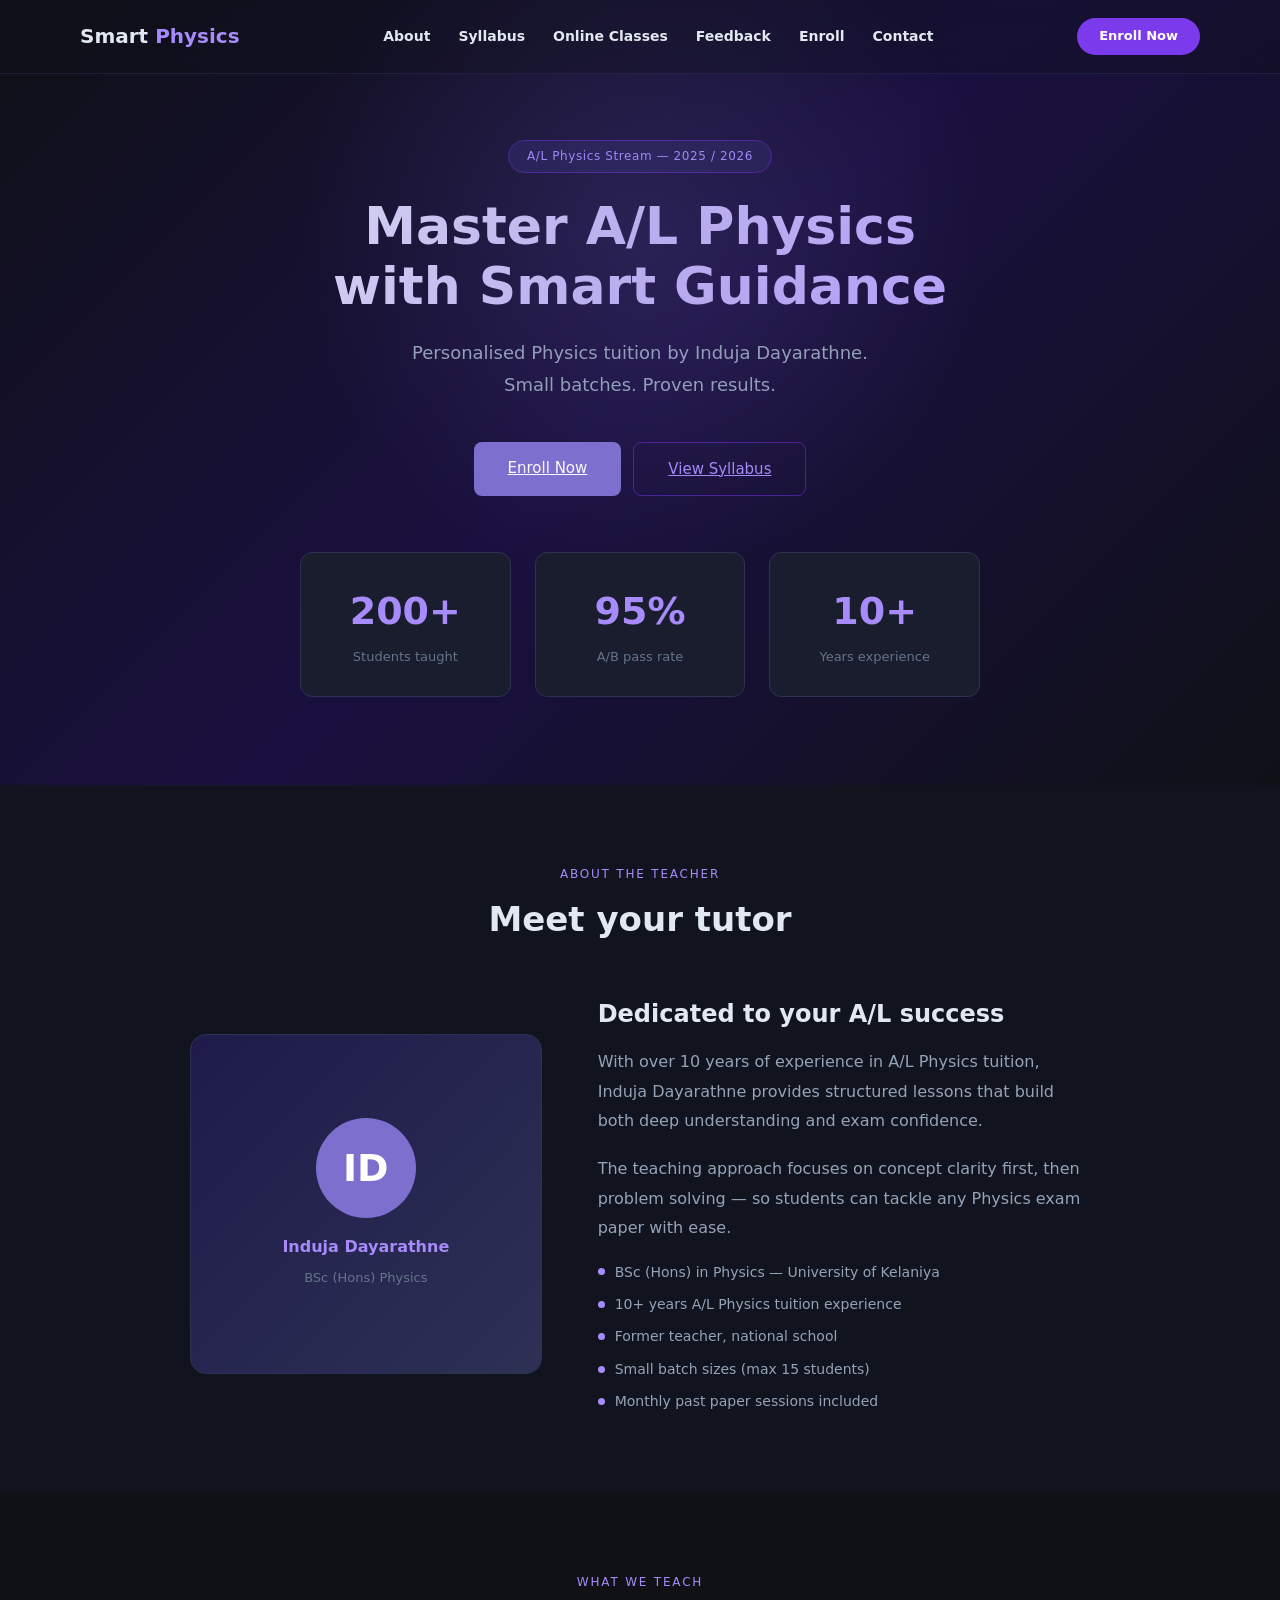
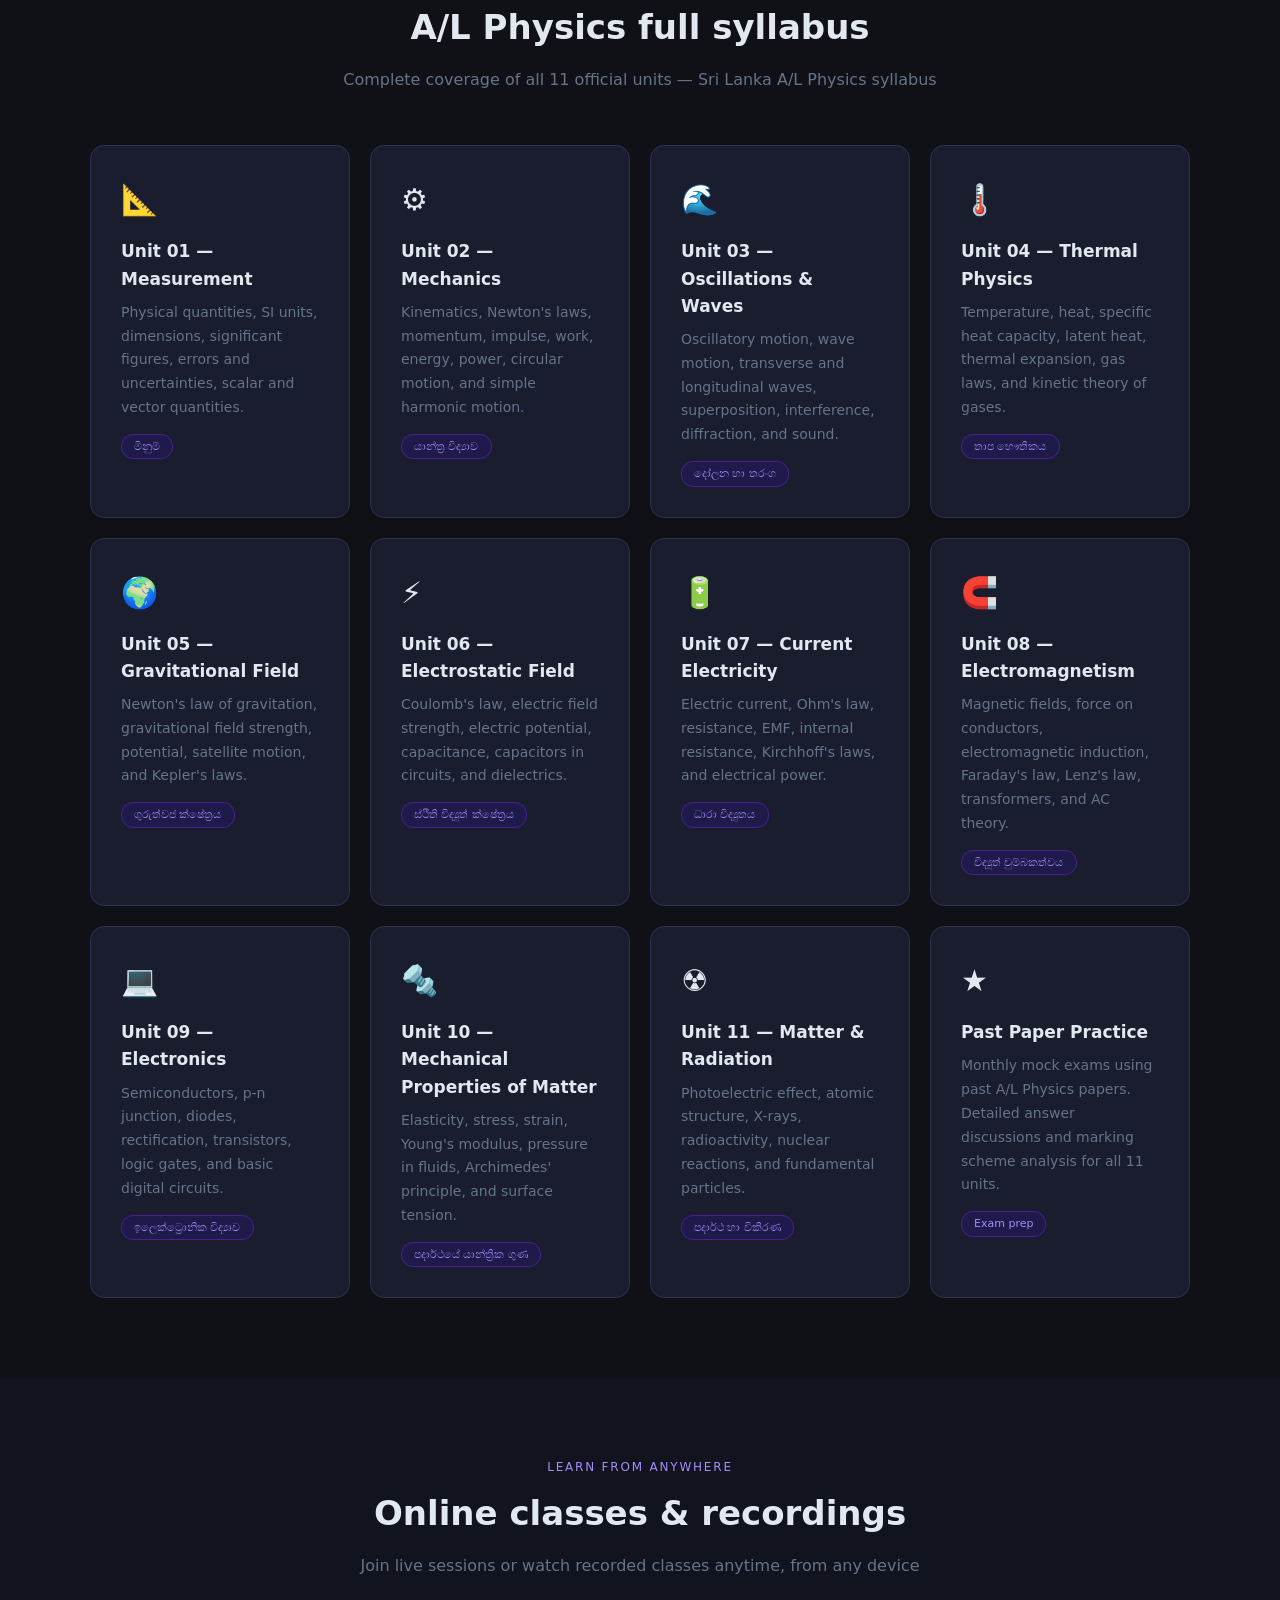
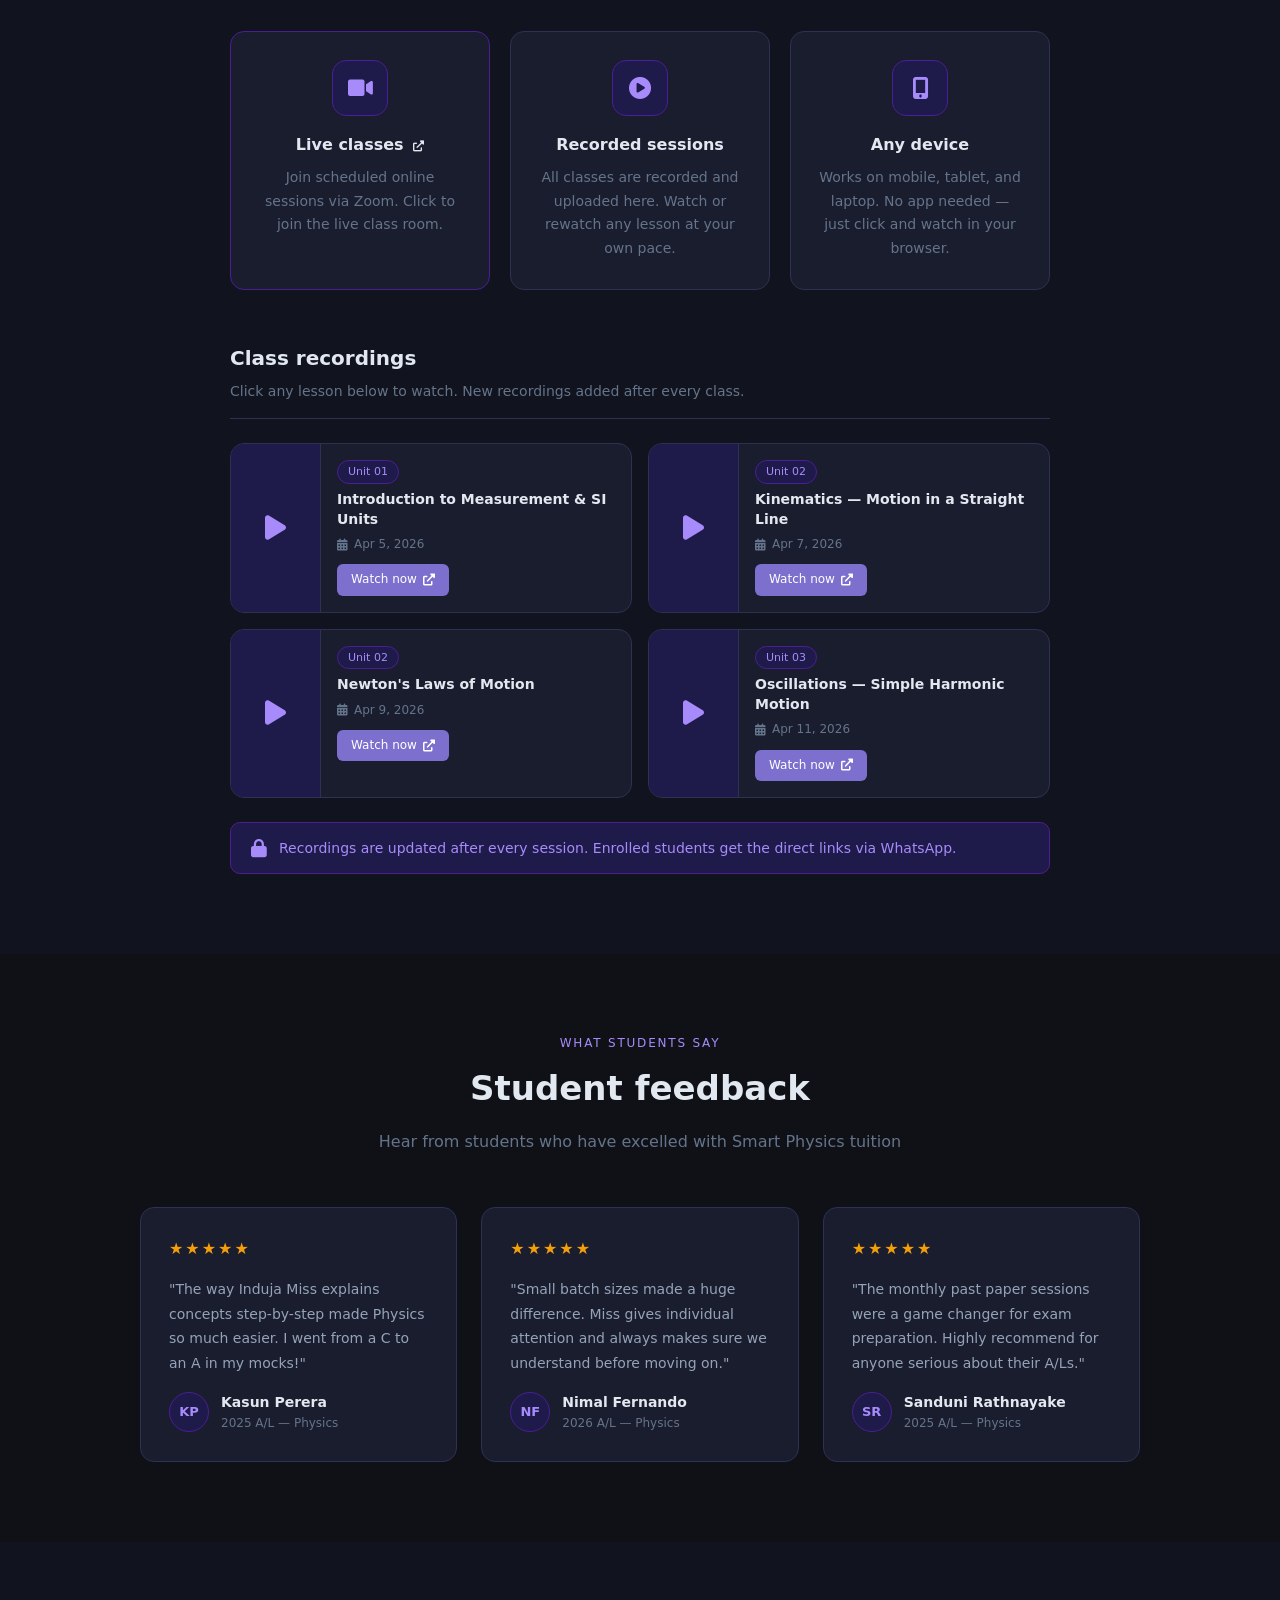
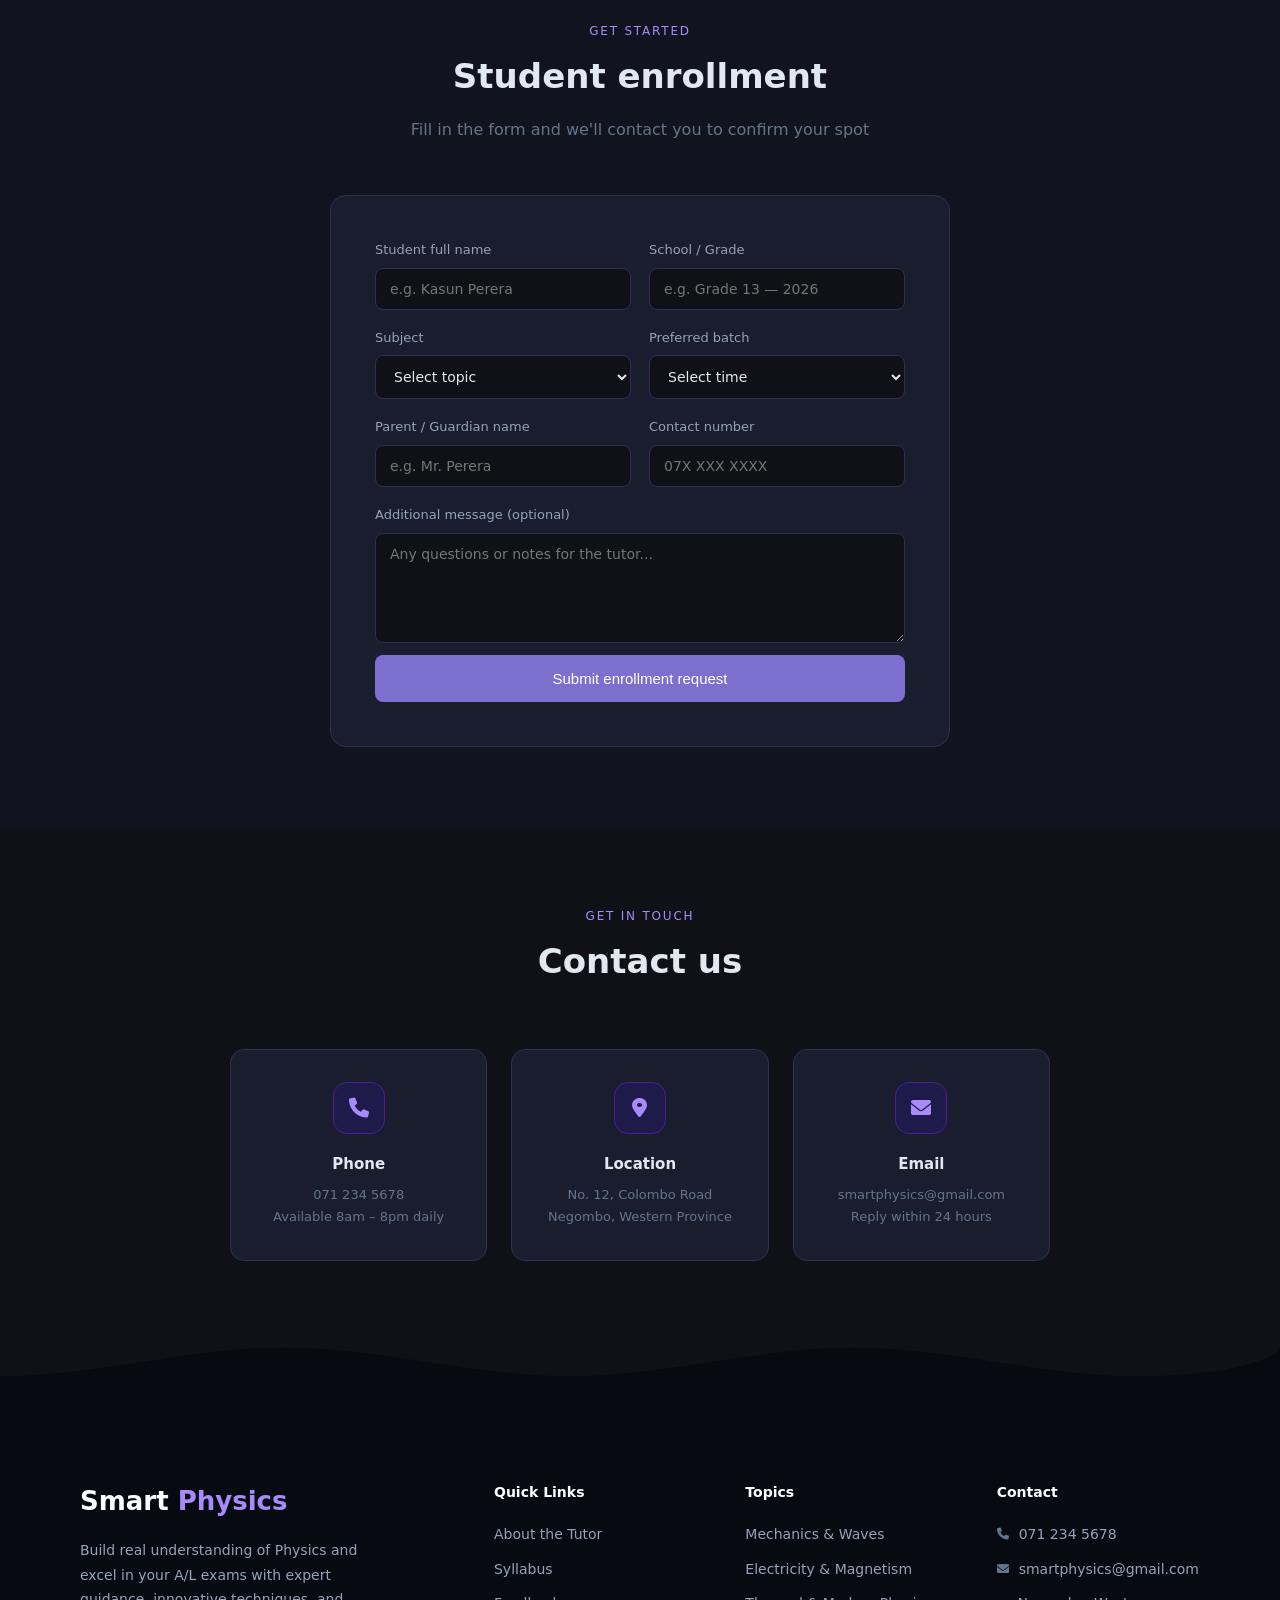
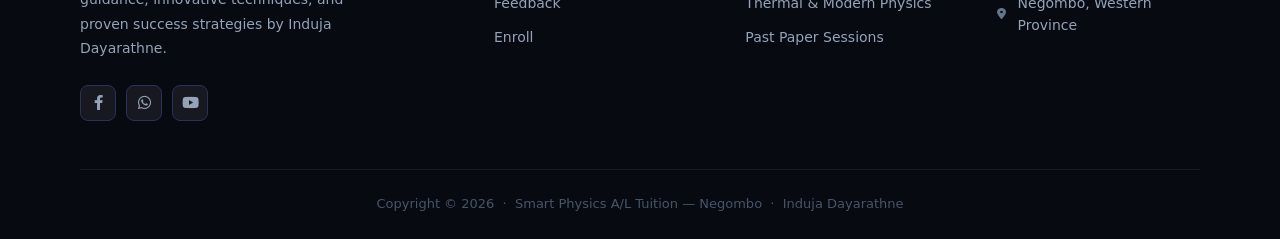
==== commit 4053e61d: "add zoom" ====
--- a/Downloads/smartphysics 2/index.html
+++ b/Downloads/smartphysics 2/index.html
@@ -179,11 +179,11 @@
 
     <!-- HOW IT WORKS -->
     <div class="online-how">
-      <div class="how-card">
+      <a href="https://zoom.us/j/1234567890" target="_blank" class="how-card how-card-link">
         <div class="how-icon"><i class="fas fa-video"></i></div>
-        <h4>Live classes</h4>
-        <p>Join scheduled online sessions via Zoom or Google Meet. Interact with the teacher in real time.</p>
-      </div>
+        <h4>Live classes <i class="fas fa-external-link-alt" style="font-size:11px;margin-left:4px;"></i></h4>
+        <p>Join scheduled online sessions via Zoom. Click to join the live class room.</p>
+      </a>
       <div class="how-card">
         <div class="how-icon"><i class="fas fa-play-circle"></i></div>
         <h4>Recorded sessions</h4>
@@ -317,9 +317,11 @@
           <label for="subject">Subject</label>
           <select id="subject">
             <option value="">Select topic</option>
-            <option>Theory</option>
-            <option>Revision</option>
-            <option>Paper</option>
+            <option>Physics — Full syllabus</option>
+            <option>Mechanics & Motion</option>
+            <option>Electricity & Magnetism</option>
+            <option>Waves & Optics</option>
+            <option>Past paper sessions only</option>
           </select>
         </div>
         <div class="form-group">
--- a/Downloads/smartphysics 2/css/style.css
+++ b/Downloads/smartphysics 2/css/style.css
@@ -930,3 +930,15 @@
   .recordings-grid { grid-template-columns: 1fr; }
   .rec-thumb       { width: 70px; font-size: 22px; }
 }
+
+/* Clickable how-card */
+.how-card-link {
+  text-decoration: none;
+  color: inherit;
+  cursor: pointer;
+  border-color: var(--purple-mid);
+}
+.how-card-link:hover {
+  border-color: var(--accent-light);
+  background: #1e1b4b;
+}
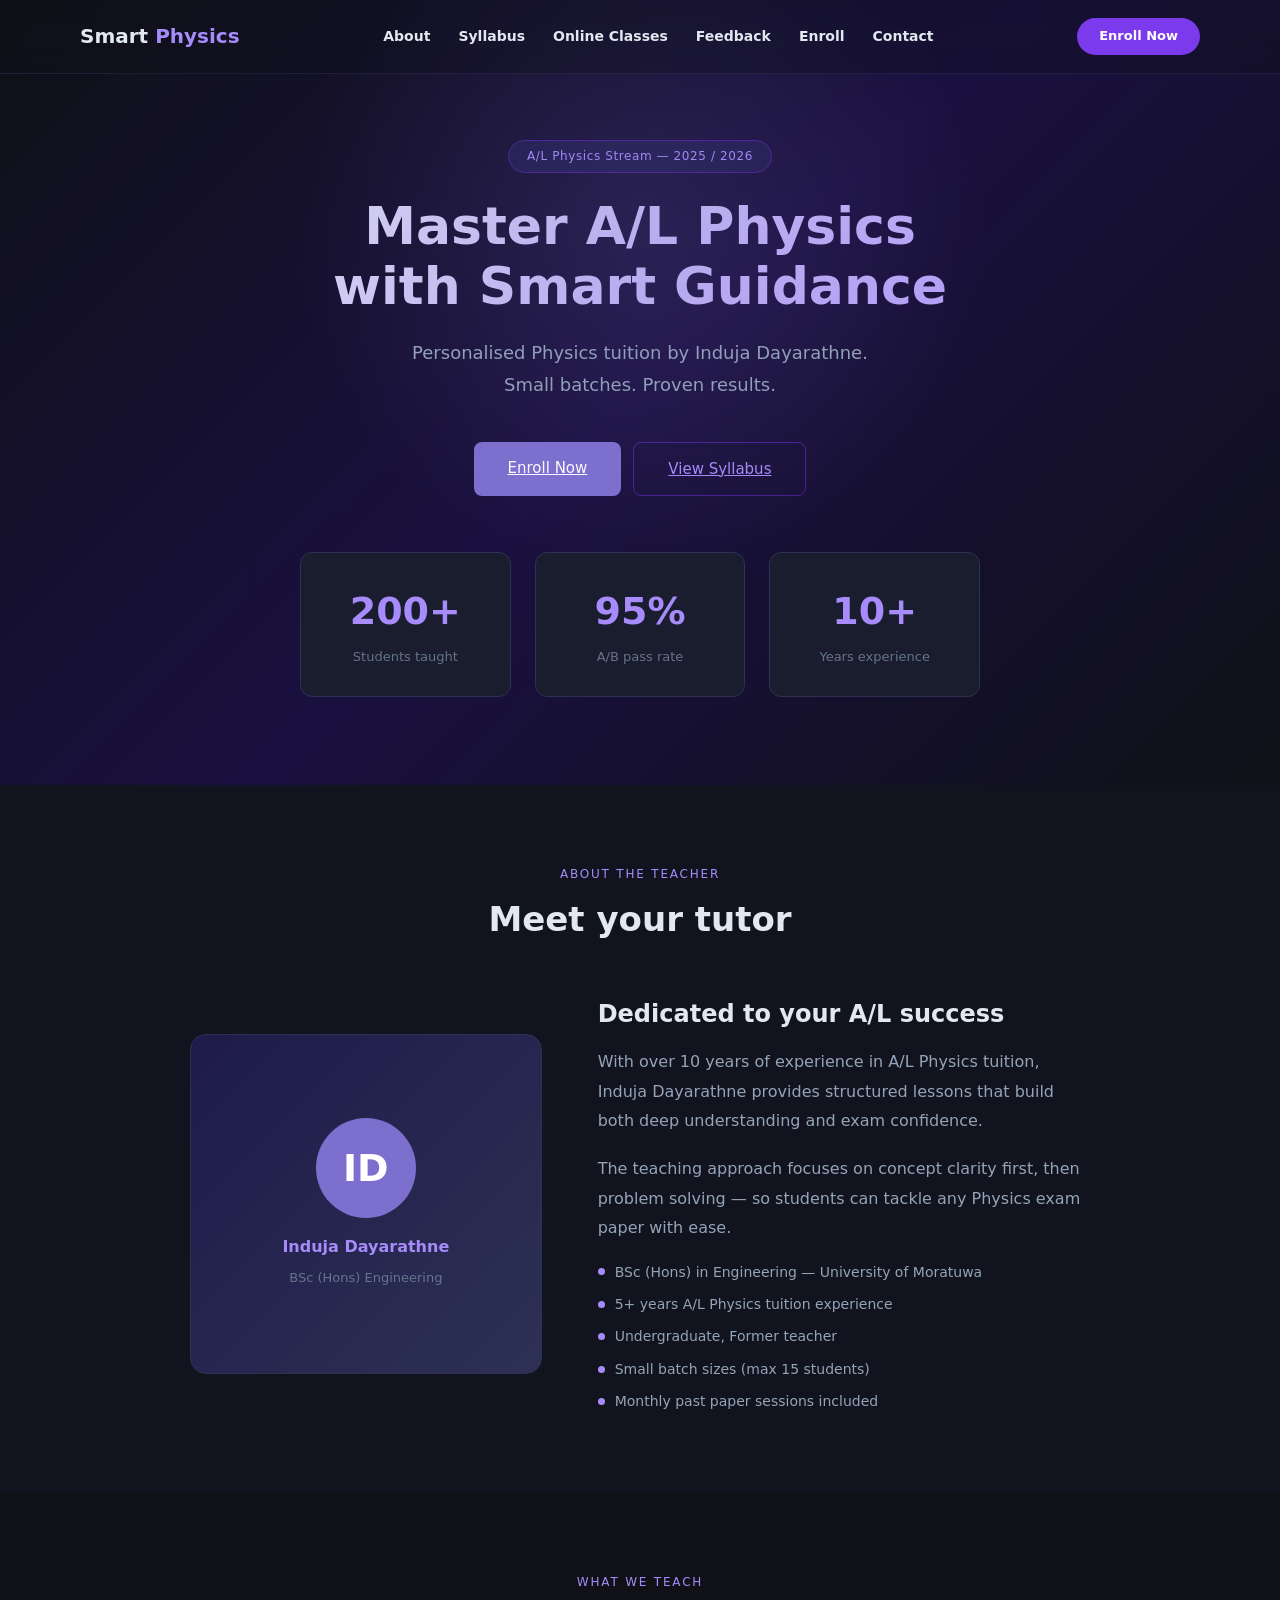
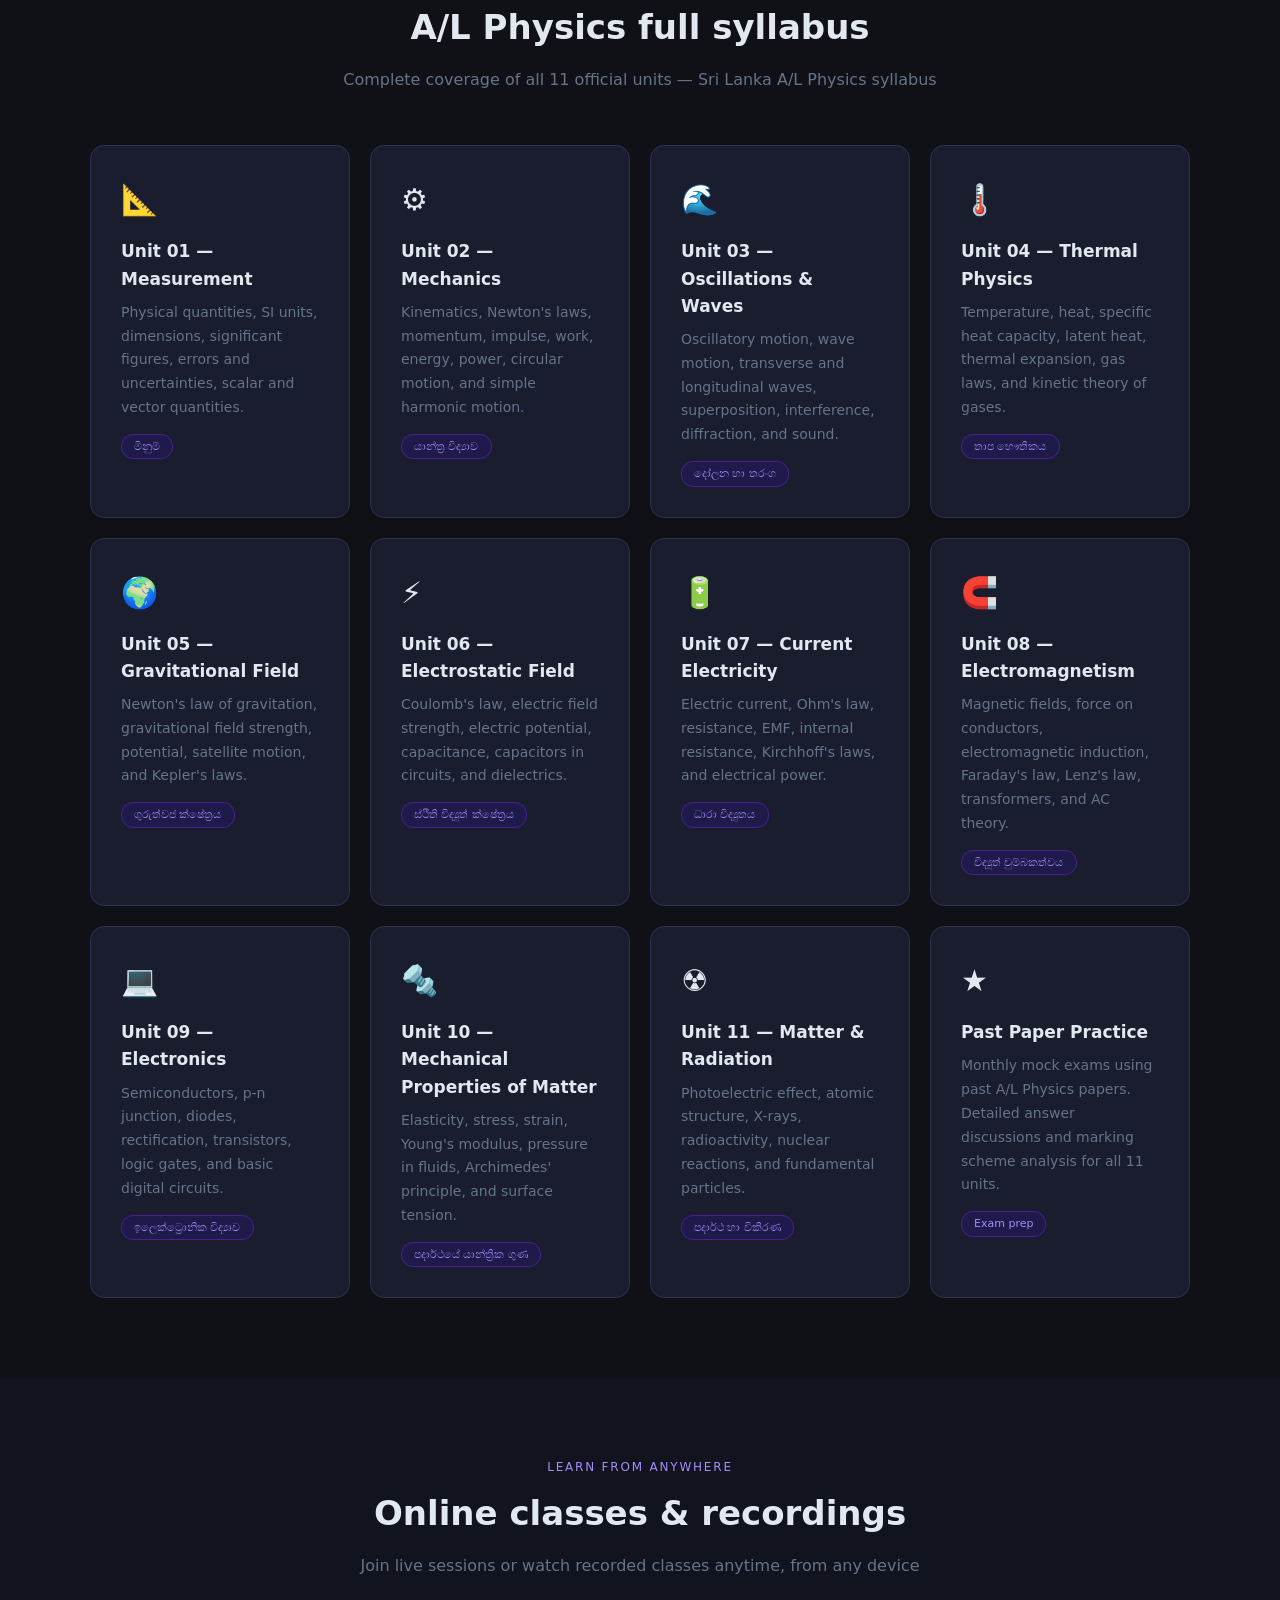
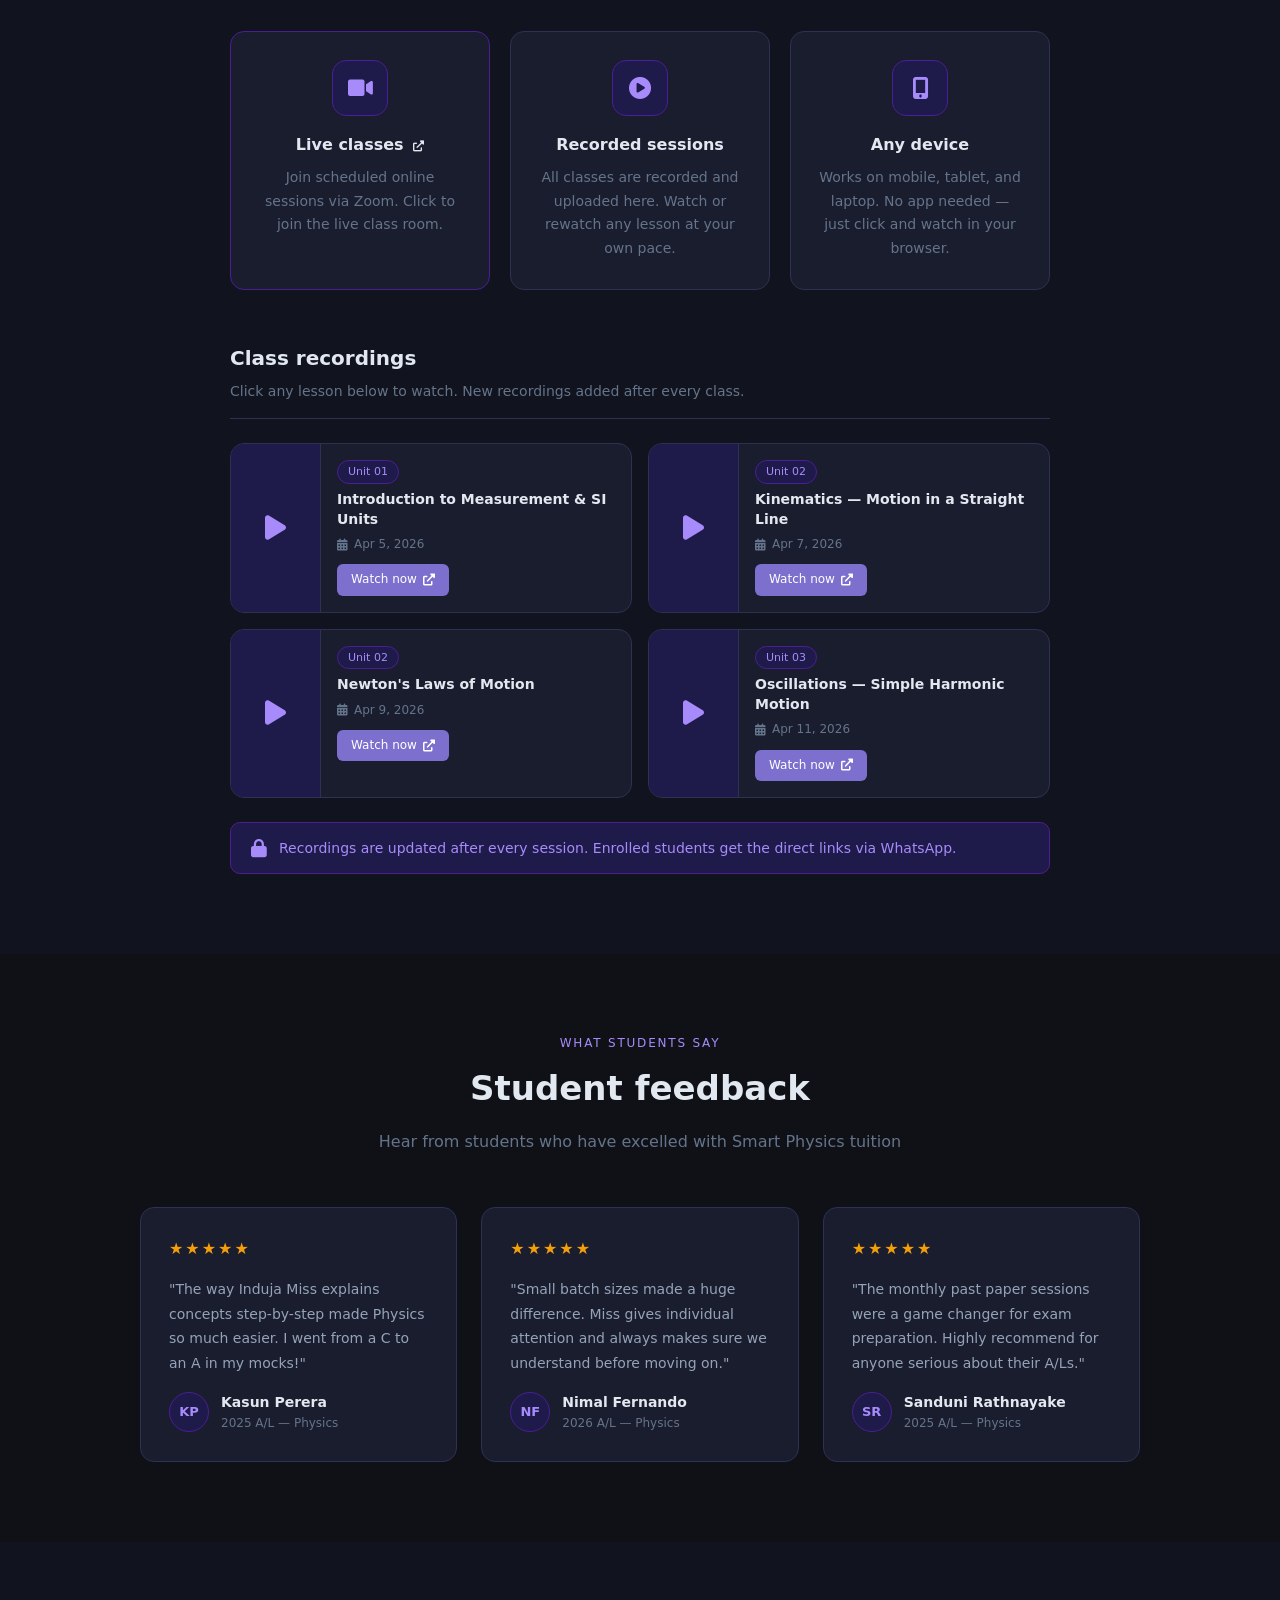
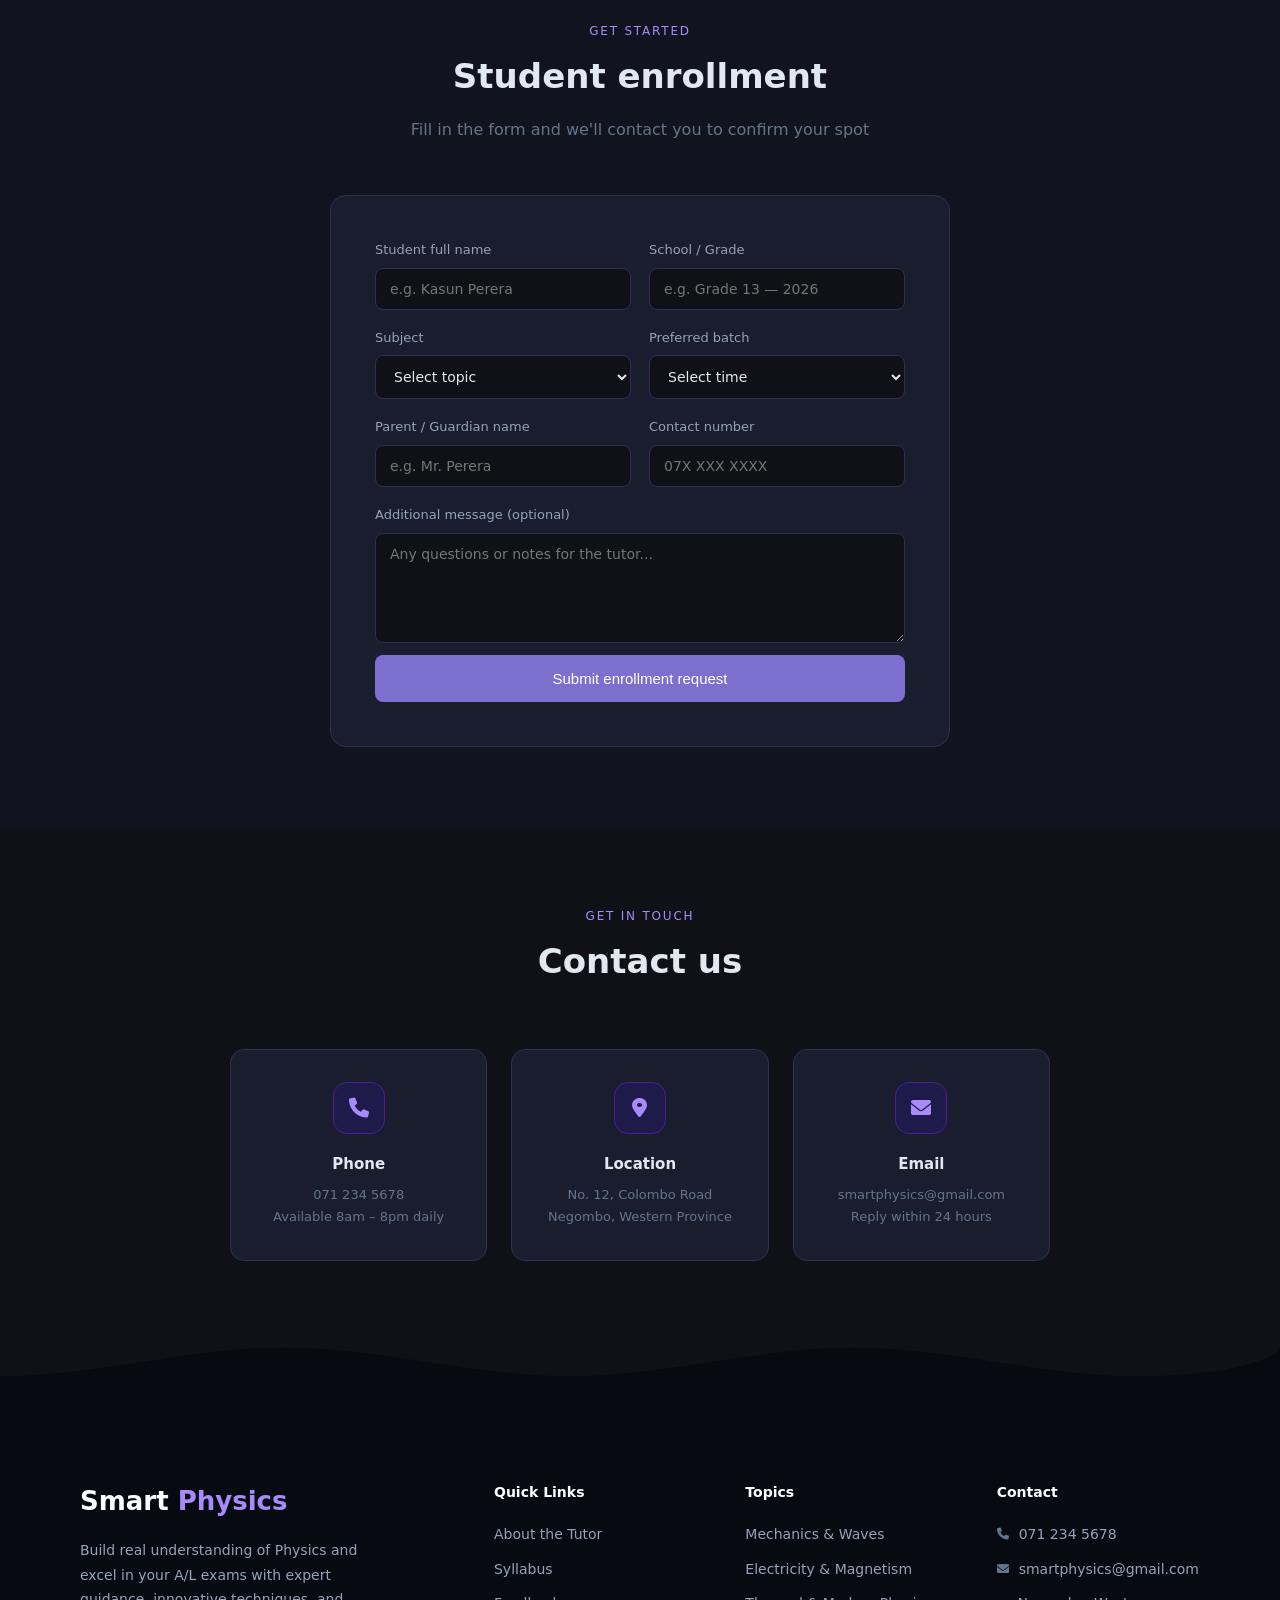
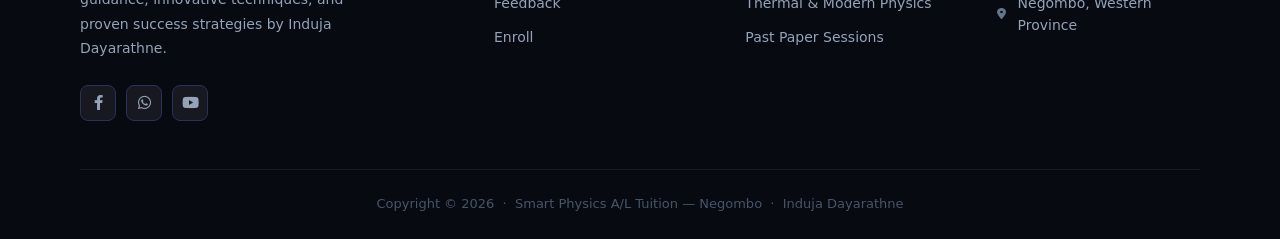
==== commit b9097a1b: "edit contents" ====
--- a/Downloads/smartphysics 2/index.html
+++ b/Downloads/smartphysics 2/index.html
@@ -3,12 +3,12 @@
 <head>
   <meta charset="UTF-8" />
   <meta name="viewport" content="width=device-width, initial-scale=1.0"/>
-  <title>Smart Physics A/L Tuition — Negombo</title>
-  <meta name="description" content="Enroll in 2025/2026 A/L Physics classes in Negombo with expert tutor Induja Dayarathne. Small batches, proven results." />
+  <title>Smart Physics A/L Tuition — Gampaha</title>
+  <meta name="description" content="Enroll in 2025/2026 A/L Physics classes in Gampaha with expert tutor Induja Dayarathne. Small batches, proven results." />
   <meta name="author" content="Smart Physics A/L Tuition" />
-  <meta name="keywords" content="A/L Physics tuition, Negombo, Physics, Sri Lanka, Induja Dayarathne" />
-  <meta property="og:title" content="Smart Physics A/L Tuition — Negombo" />
-  <meta property="og:description" content="Expert A/L Physics tuition in Negombo by Induja Dayarathne. Small batches, personalised guidance, proven results." />
+  <meta name="keywords" content="A/L Physics tuition, Gampaha, Physics, Sri Lanka, Induja Dayarathne" />
+  <meta property="og:title" content="Smart Physics A/L Tuition — Gampaha" />
+  <meta property="og:description" content="Expert A/L Physics tuition in Gampaha by Induja Dayarathne. Small batches, personalised guidance, proven results." />
   <meta property="og:type" content="website" />
   <link rel="stylesheet" href="https://cdnjs.cloudflare.com/ajax/libs/font-awesome/6.0.0/css/all.min.css" crossorigin="anonymous" />
   <link rel="stylesheet" href="css/style.css" />
@@ -60,16 +60,16 @@
       <div class="about-img">
         <div class="avatar">ID</div>
         <p class="teacher-name">Induja Dayarathne</p>
-        <p class="teacher-qual">BSc (Hons) Physics</p>
+        <p class="teacher-qual">BSc (Hons) Engineering </p>
       </div>
       <div class="about-text">
         <h3>Dedicated to your A/L success</h3>
         <p>With over 10 years of experience in A/L Physics tuition, Induja Dayarathne provides structured lessons that build both deep understanding and exam confidence.</p>
         <p>The teaching approach focuses on concept clarity first, then problem solving — so students can tackle any Physics exam paper with ease.</p>
         <ul class="qual-list">
-          <li>BSc (Hons) in Physics — University of Kelaniya</li>
-          <li>10+ years A/L Physics tuition experience</li>
-          <li>Former teacher, national school</li>
+          <li>BSc (Hons) in Engineering — University of Moratuwa</li>
+          <li>5+ years A/L Physics tuition experience</li>
+          <li>Undergraduate, Former teacher</li>
           <li>Small batch sizes (max 15 students)</li>
           <li>Monthly past paper sessions included</li>
         </ul>
@@ -317,11 +317,9 @@
           <label for="subject">Subject</label>
           <select id="subject">
             <option value="">Select topic</option>
-            <option>Physics — Full syllabus</option>
-            <option>Mechanics & Motion</option>
-            <option>Electricity & Magnetism</option>
-            <option>Waves & Optics</option>
-            <option>Past paper sessions only</option>
+            <option>Theory</option>
+            <option>Revision</option>
+            <option>Paper</option>
           </select>
         </div>
         <div class="form-group">
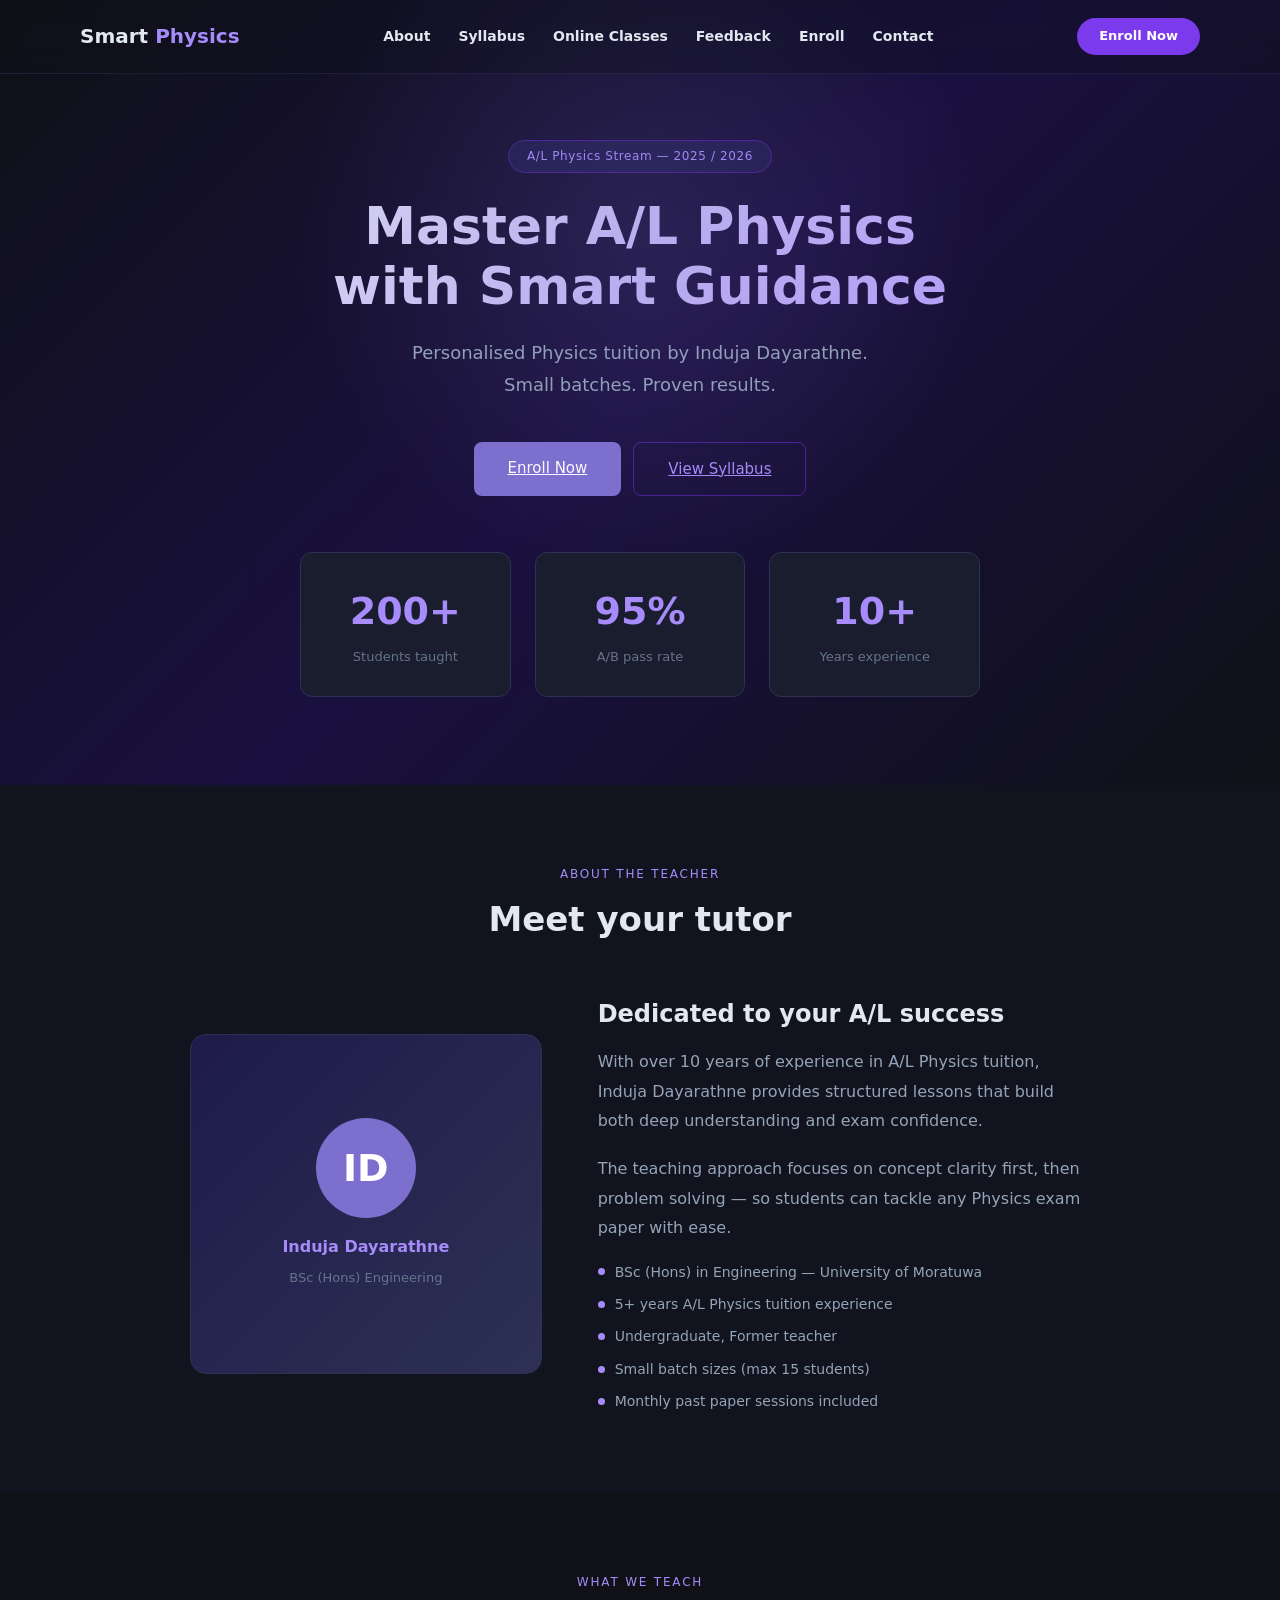
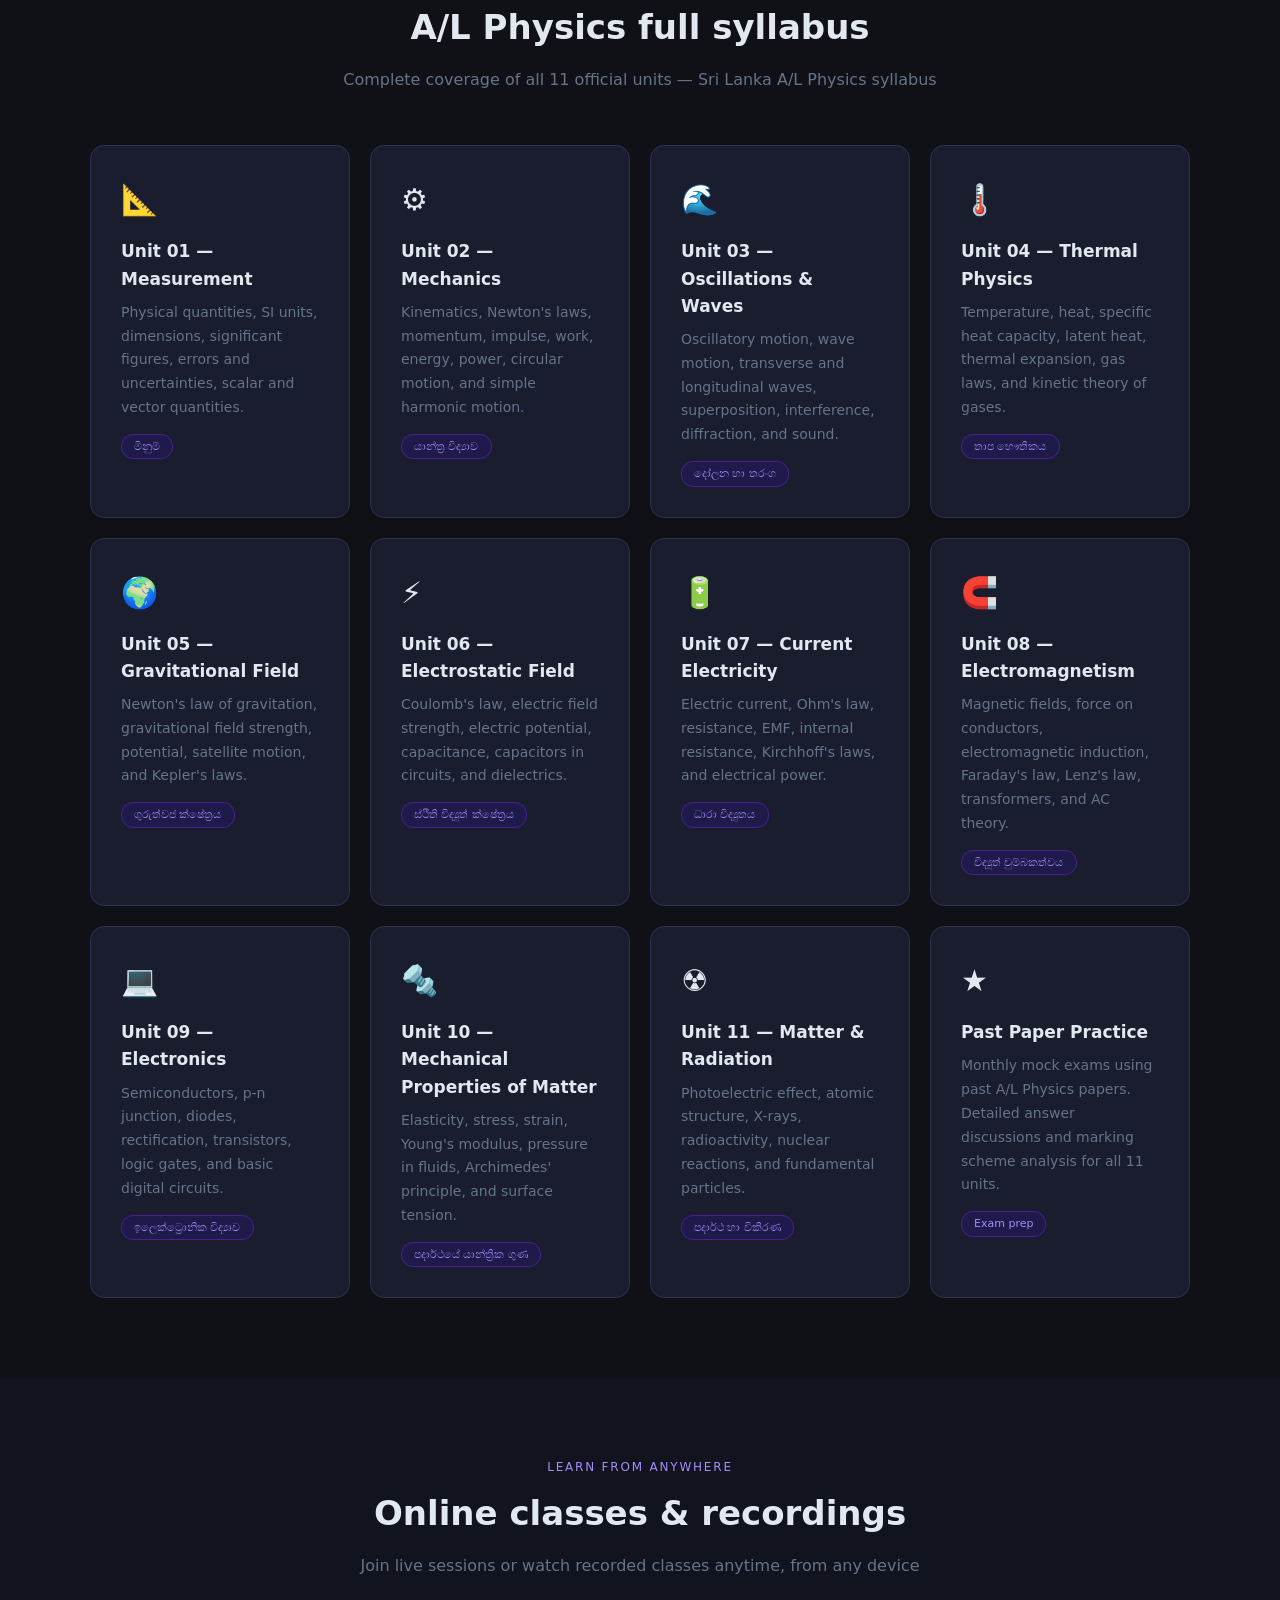
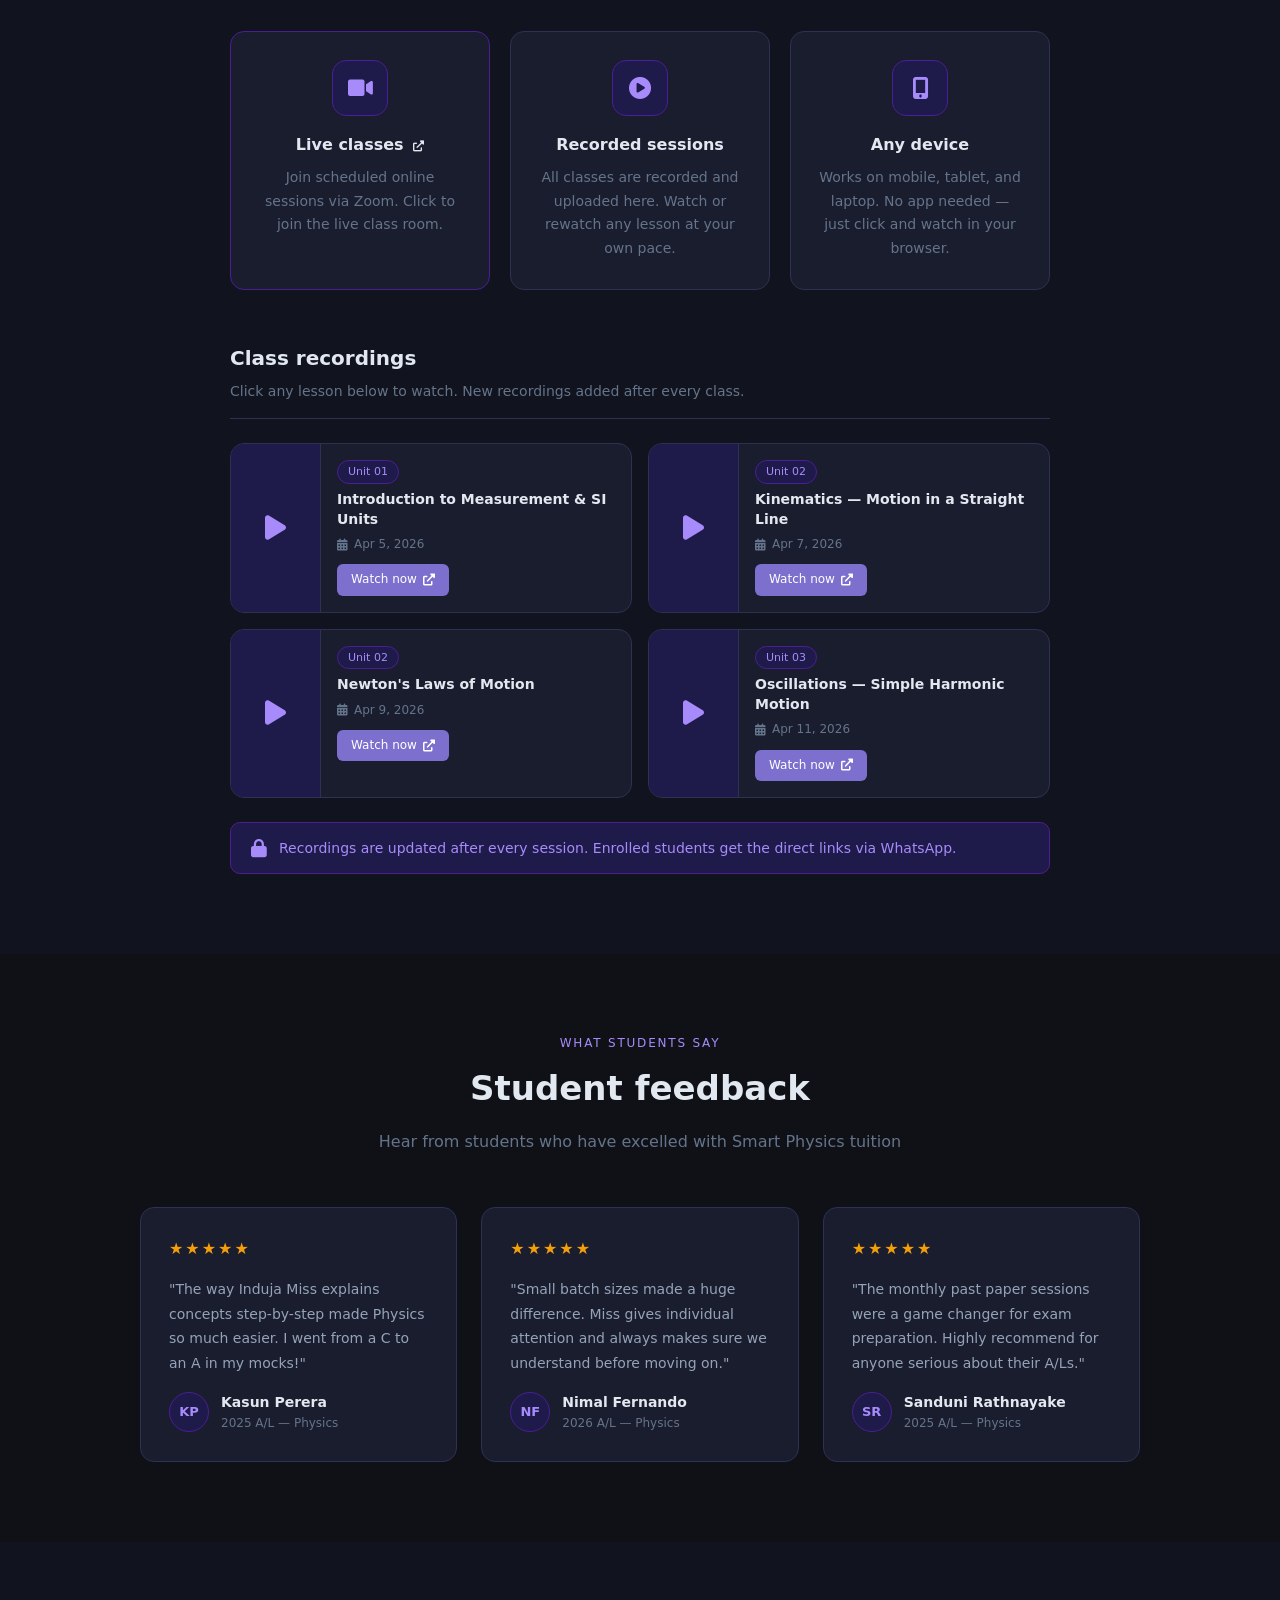
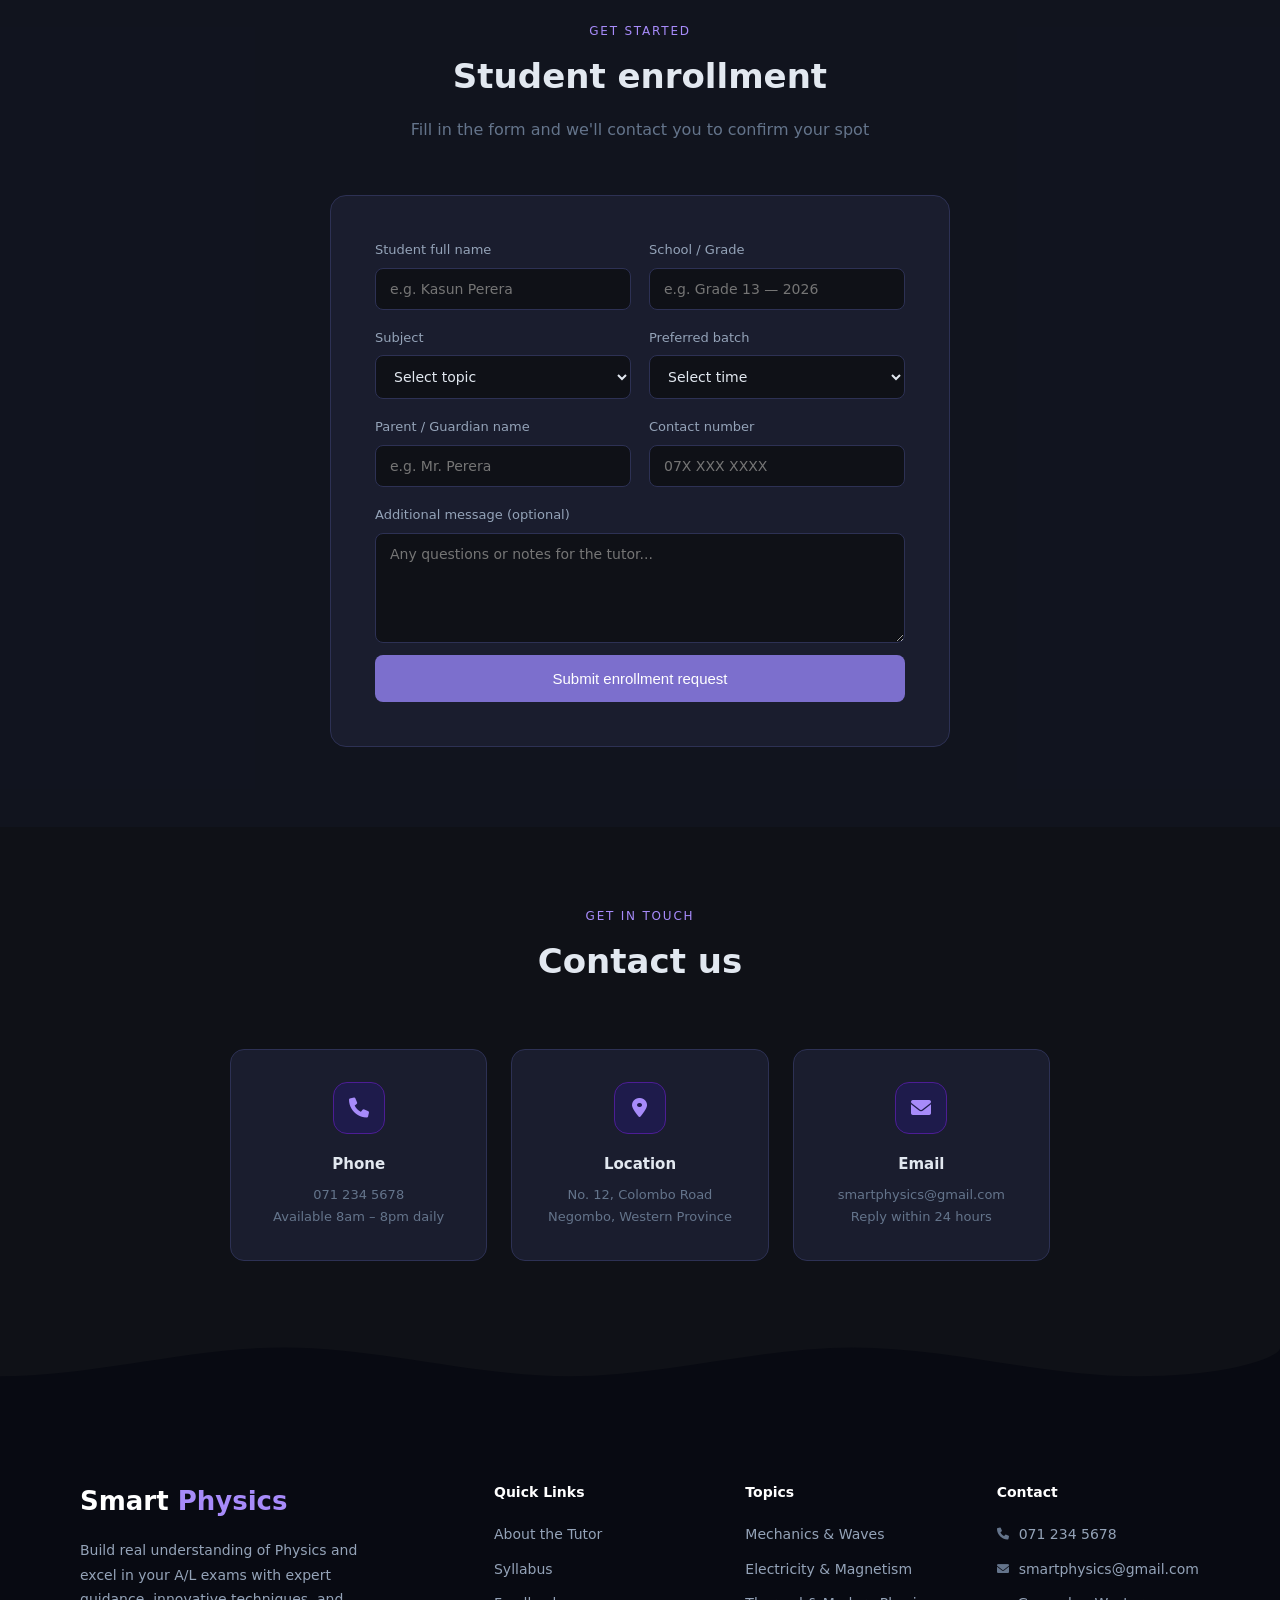
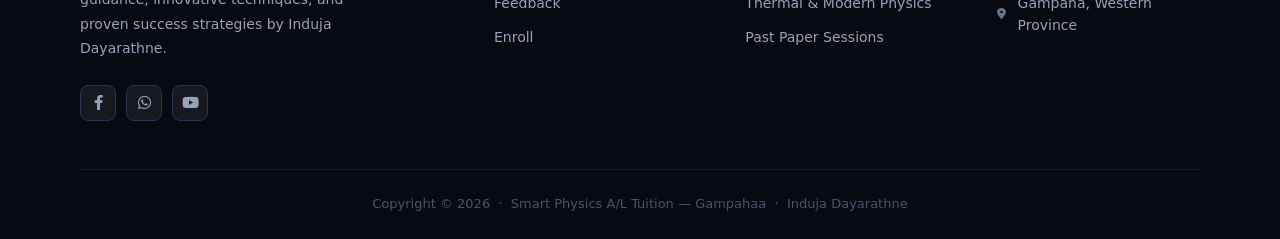
==== commit 6bce6836: "edit district" ====
--- a/Downloads/smartphysics 2/index.html
+++ b/Downloads/smartphysics 2/index.html
@@ -421,12 +421,12 @@
           <ul>
             <li><a href="tel:0712345678"><i class="fas fa-phone footer-icon"></i> 071 234 5678</a></li>
             <li><a href="mailto:smartphysics@gmail.com"><i class="fas fa-envelope footer-icon"></i> smartphysics@gmail.com</a></li>
-            <li><a href="#contact"><i class="fas fa-location-dot footer-icon"></i> Negombo, Western Province</a></li>
+            <li><a href="#contact"><i class="fas fa-location-dot footer-icon"></i> Gampaha, Western Province</a></li>
           </ul>
         </div>
       </div>
       <div class="footer-bottom">
-        <p>Copyright © 2026 &nbsp;·&nbsp; Smart Physics A/L Tuition — Negombo &nbsp;·&nbsp; Induja Dayarathne</p>
+        <p>Copyright © 2026 &nbsp;·&nbsp; Smart Physics A/L Tuition — Gampahaa &nbsp;·&nbsp; Induja Dayarathne</p>
       </div>
     </div>
   </footer>
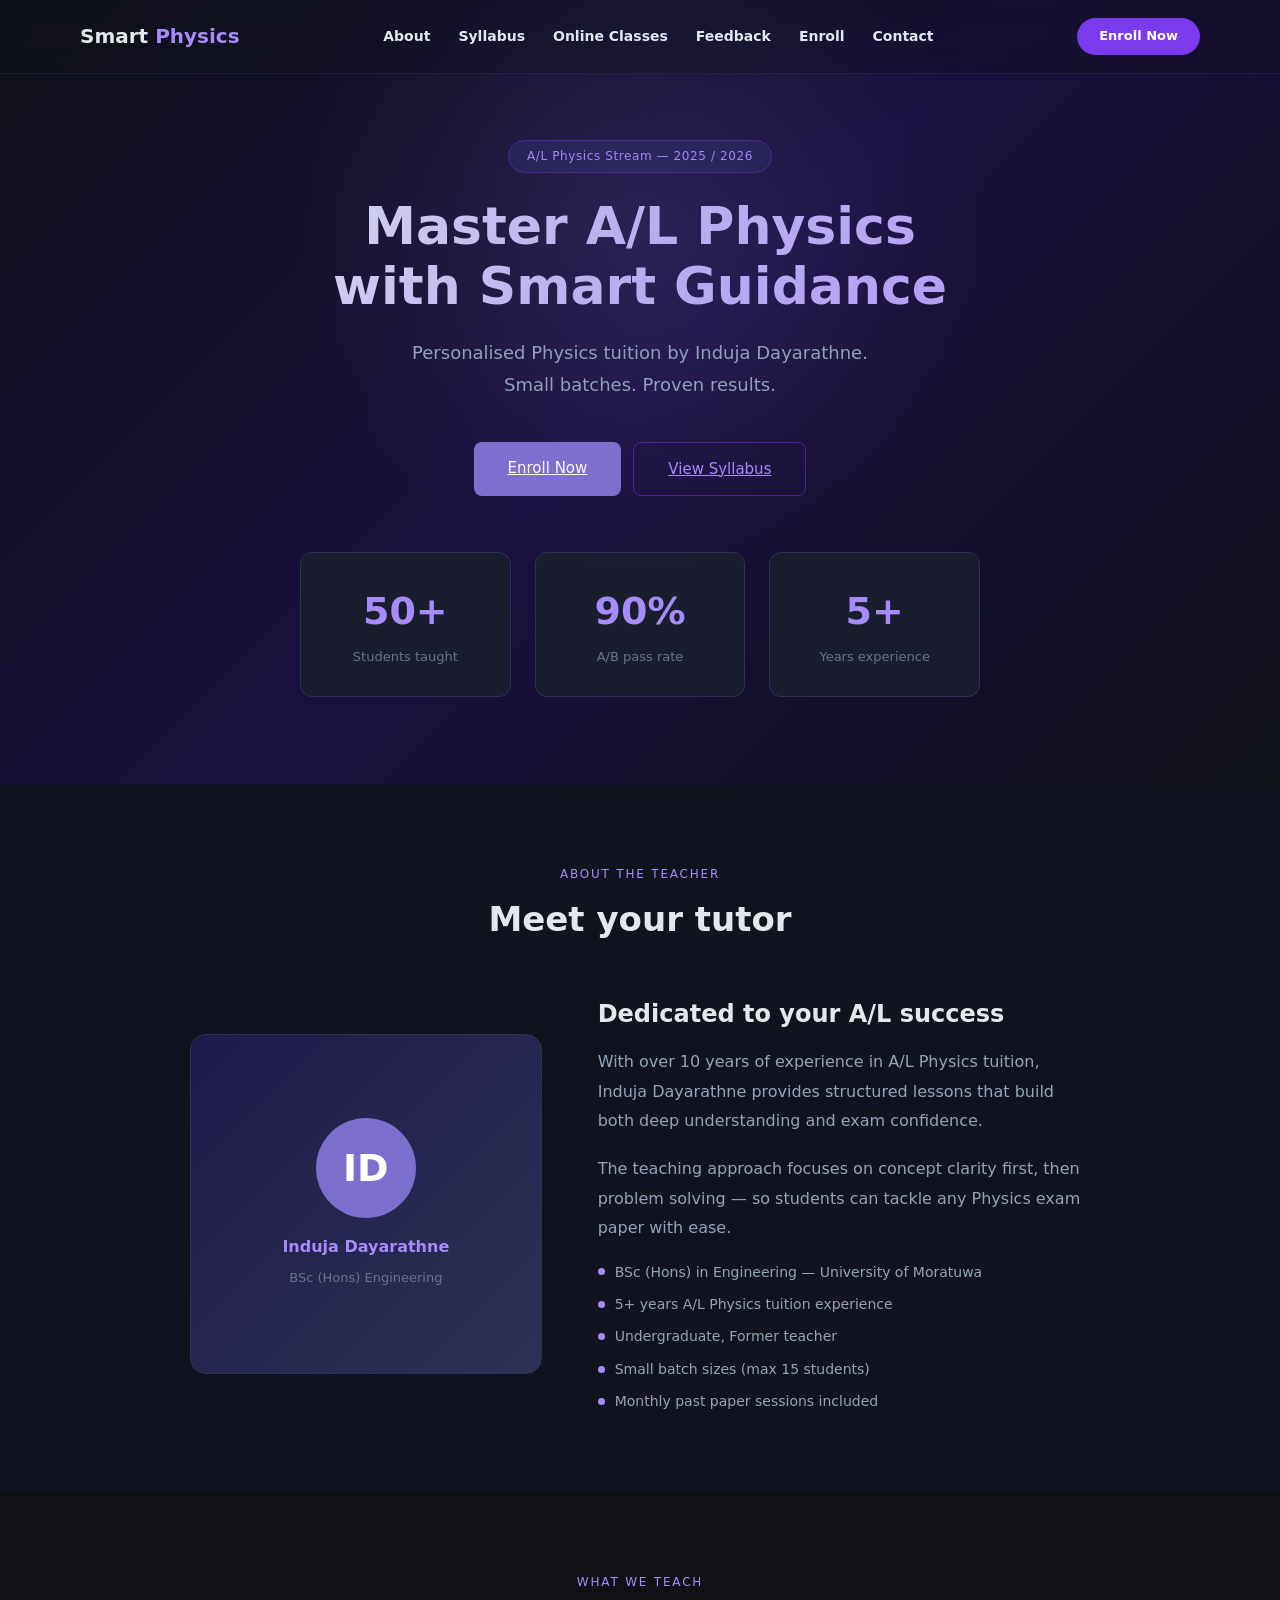
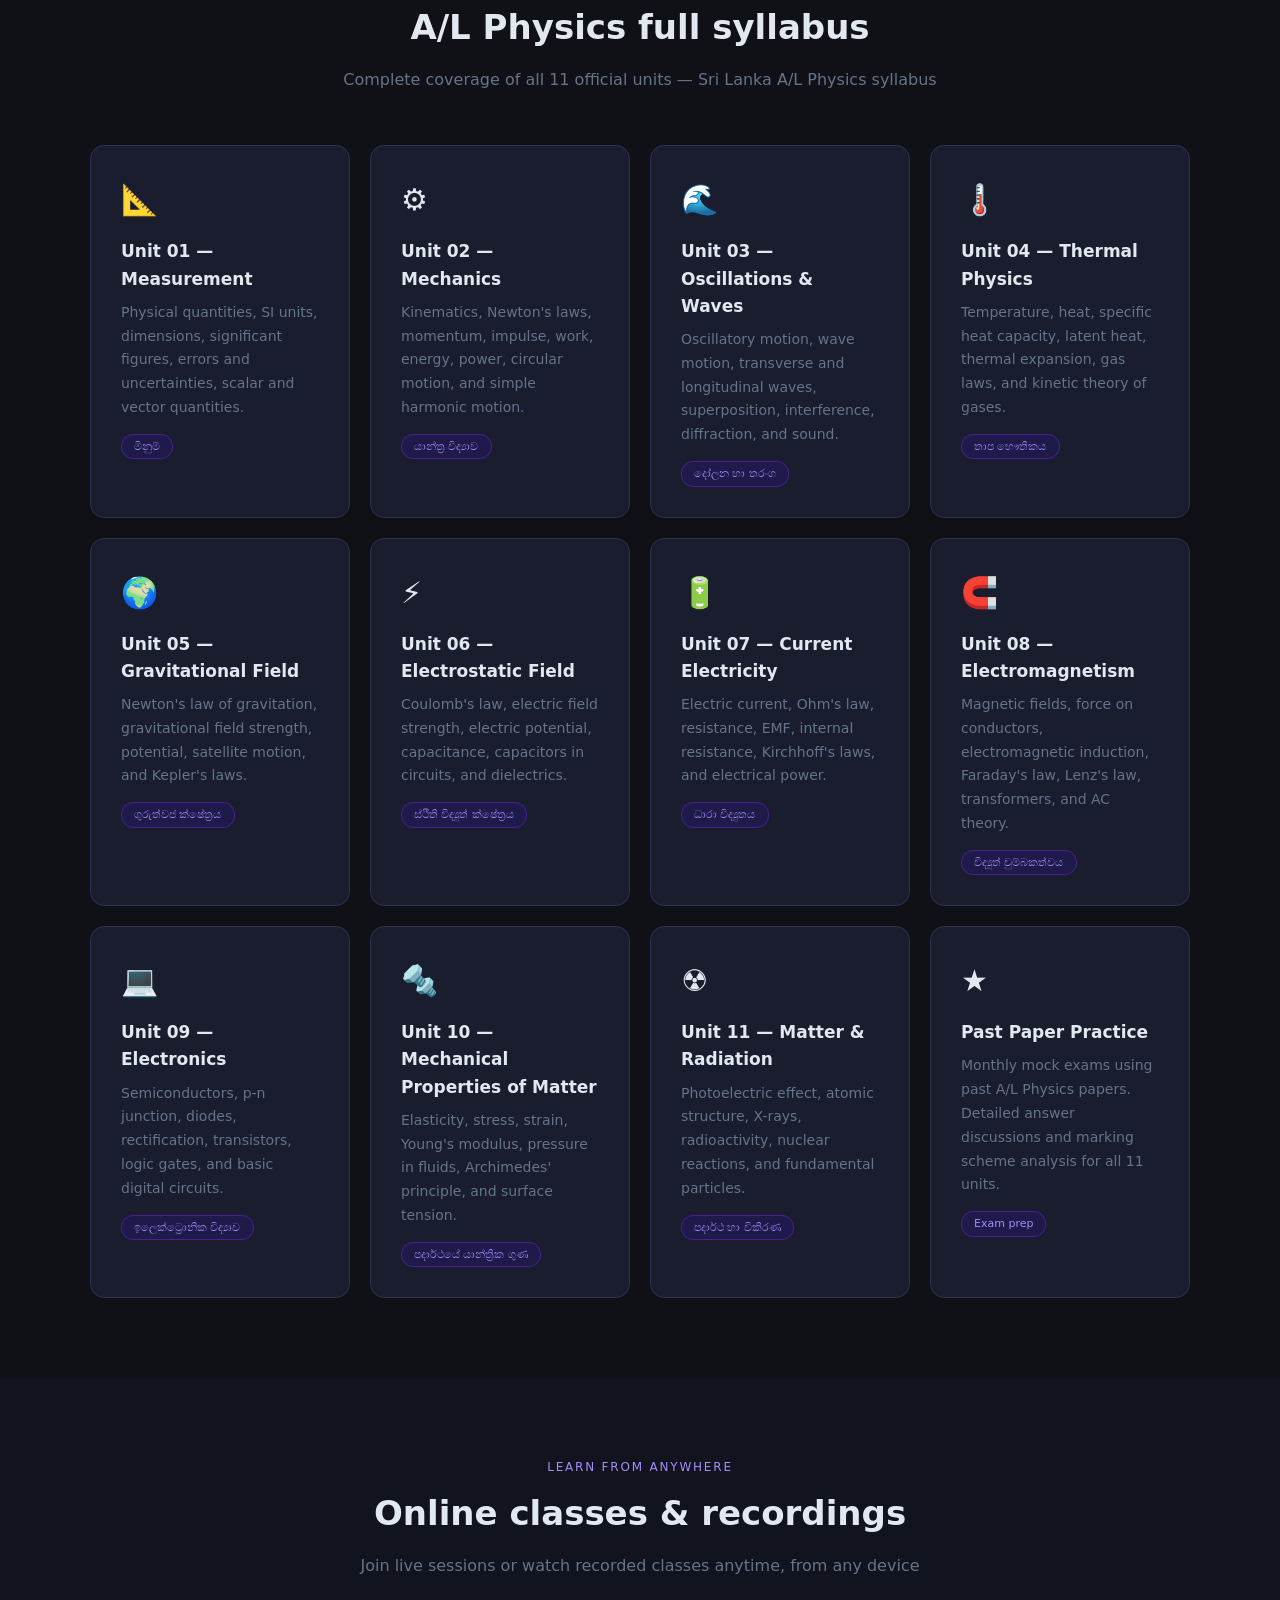
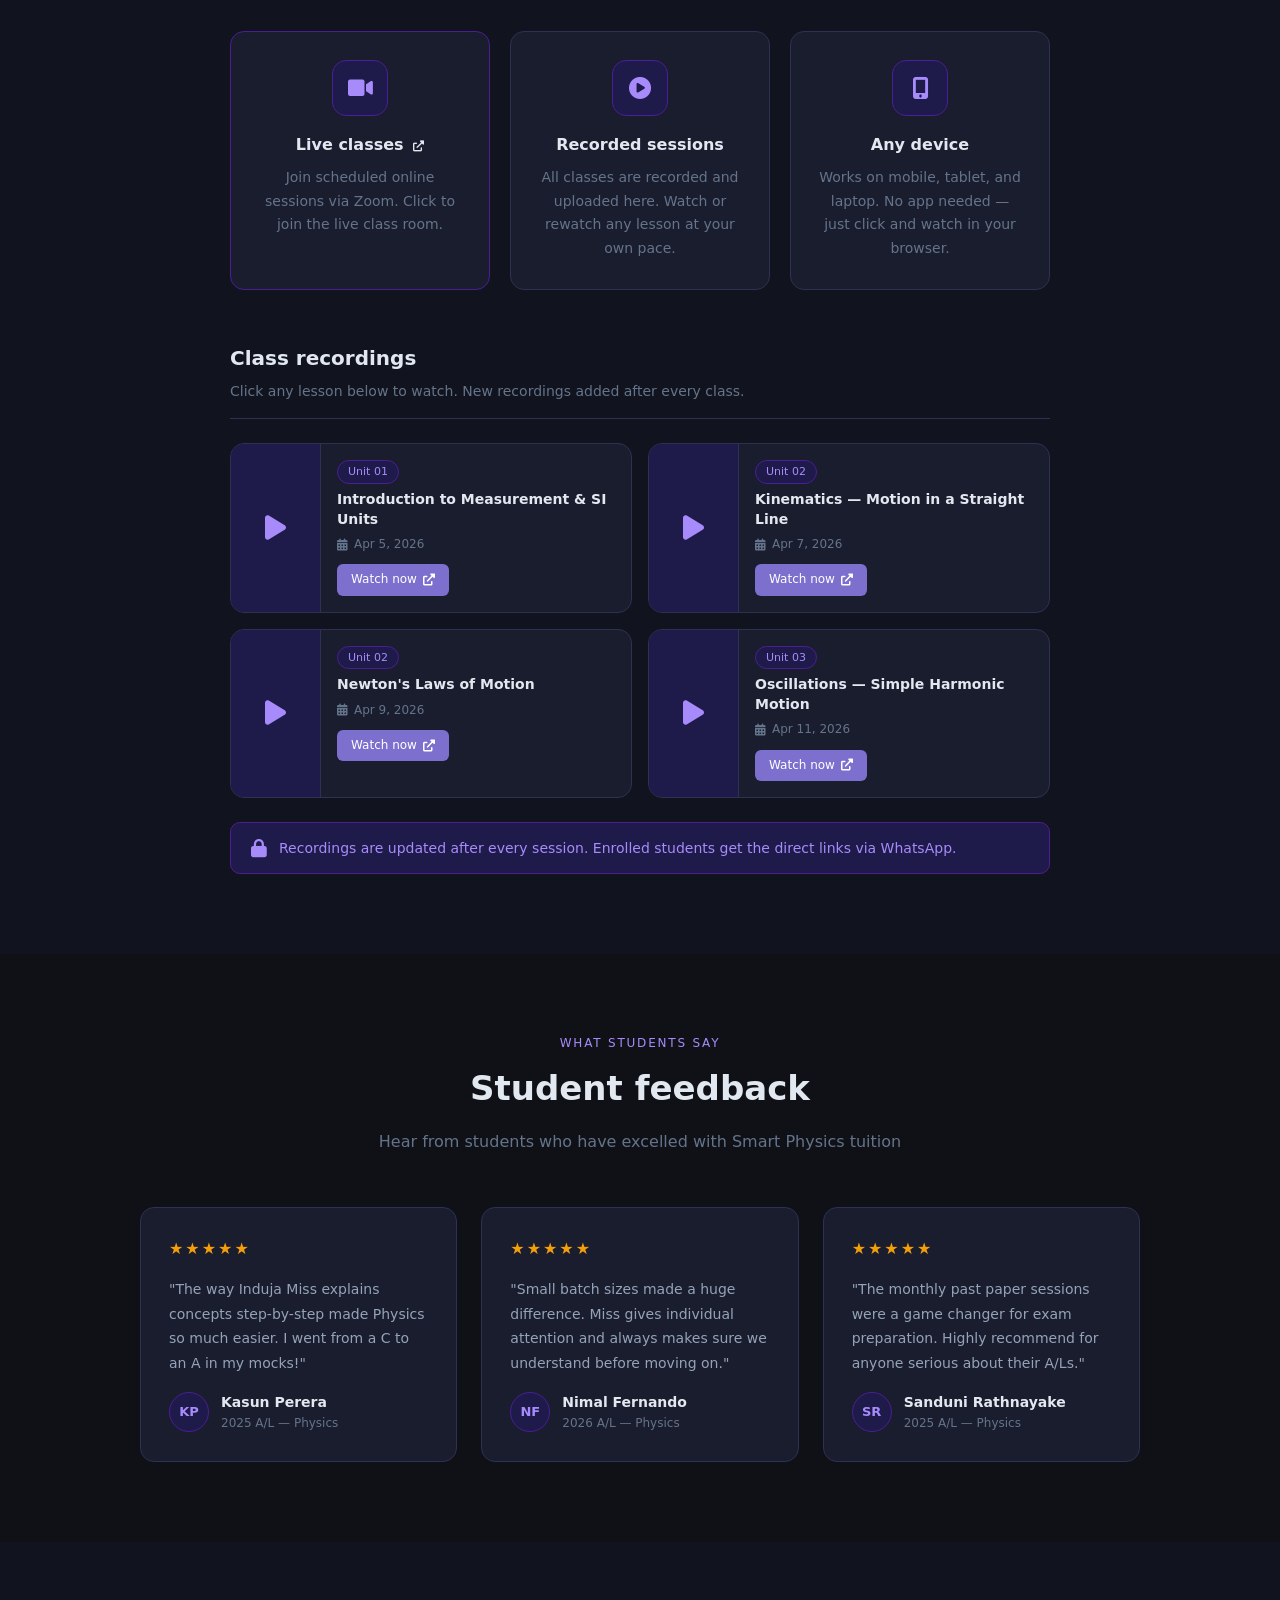
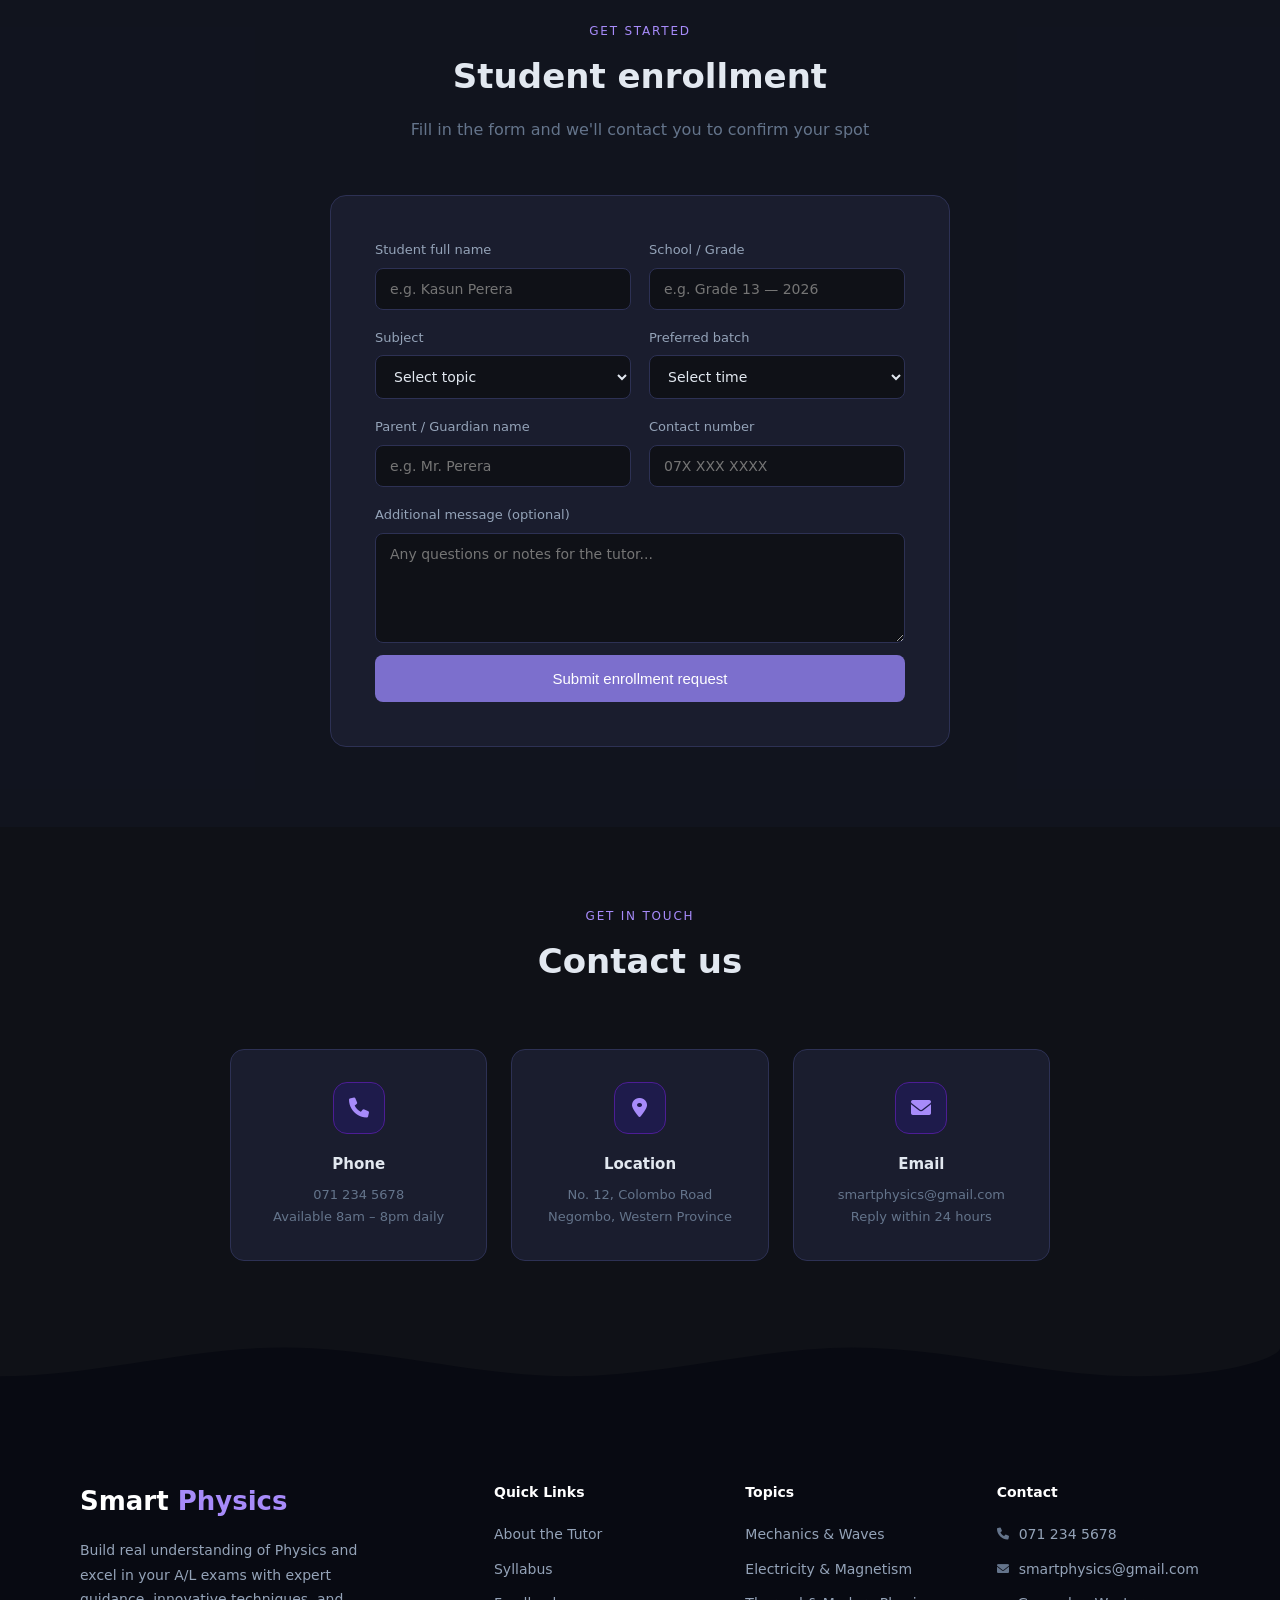
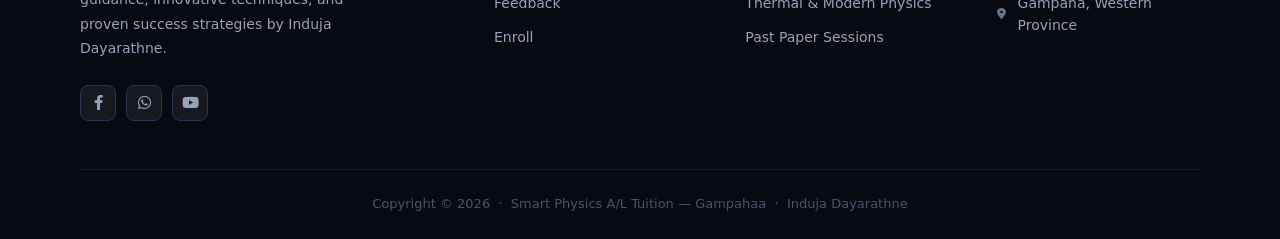
==== commit 99cb296f: "update index.html" ====
--- a/Downloads/smartphysics 2/index.html
+++ b/Downloads/smartphysics 2/index.html
@@ -46,9 +46,9 @@
       <a href="#subjects" class="btn-outline">View Syllabus</a>
     </div>
     <div class="stats">
-      <div class="stat-card"><div class="stat-num">200+</div><div class="stat-label">Students taught</div></div>
-      <div class="stat-card"><div class="stat-num">95%</div><div class="stat-label">A/B pass rate</div></div>
-      <div class="stat-card"><div class="stat-num">10+</div><div class="stat-label">Years experience</div></div>
+      <div class="stat-card"><div class="stat-num">50+</div><div class="stat-label">Students taught</div></div>
+      <div class="stat-card"><div class="stat-num">90%</div><div class="stat-label">A/B pass rate</div></div>
+      <div class="stat-card"><div class="stat-num">5+</div><div class="stat-label">Years experience</div></div>
     </div>
   </section>
 
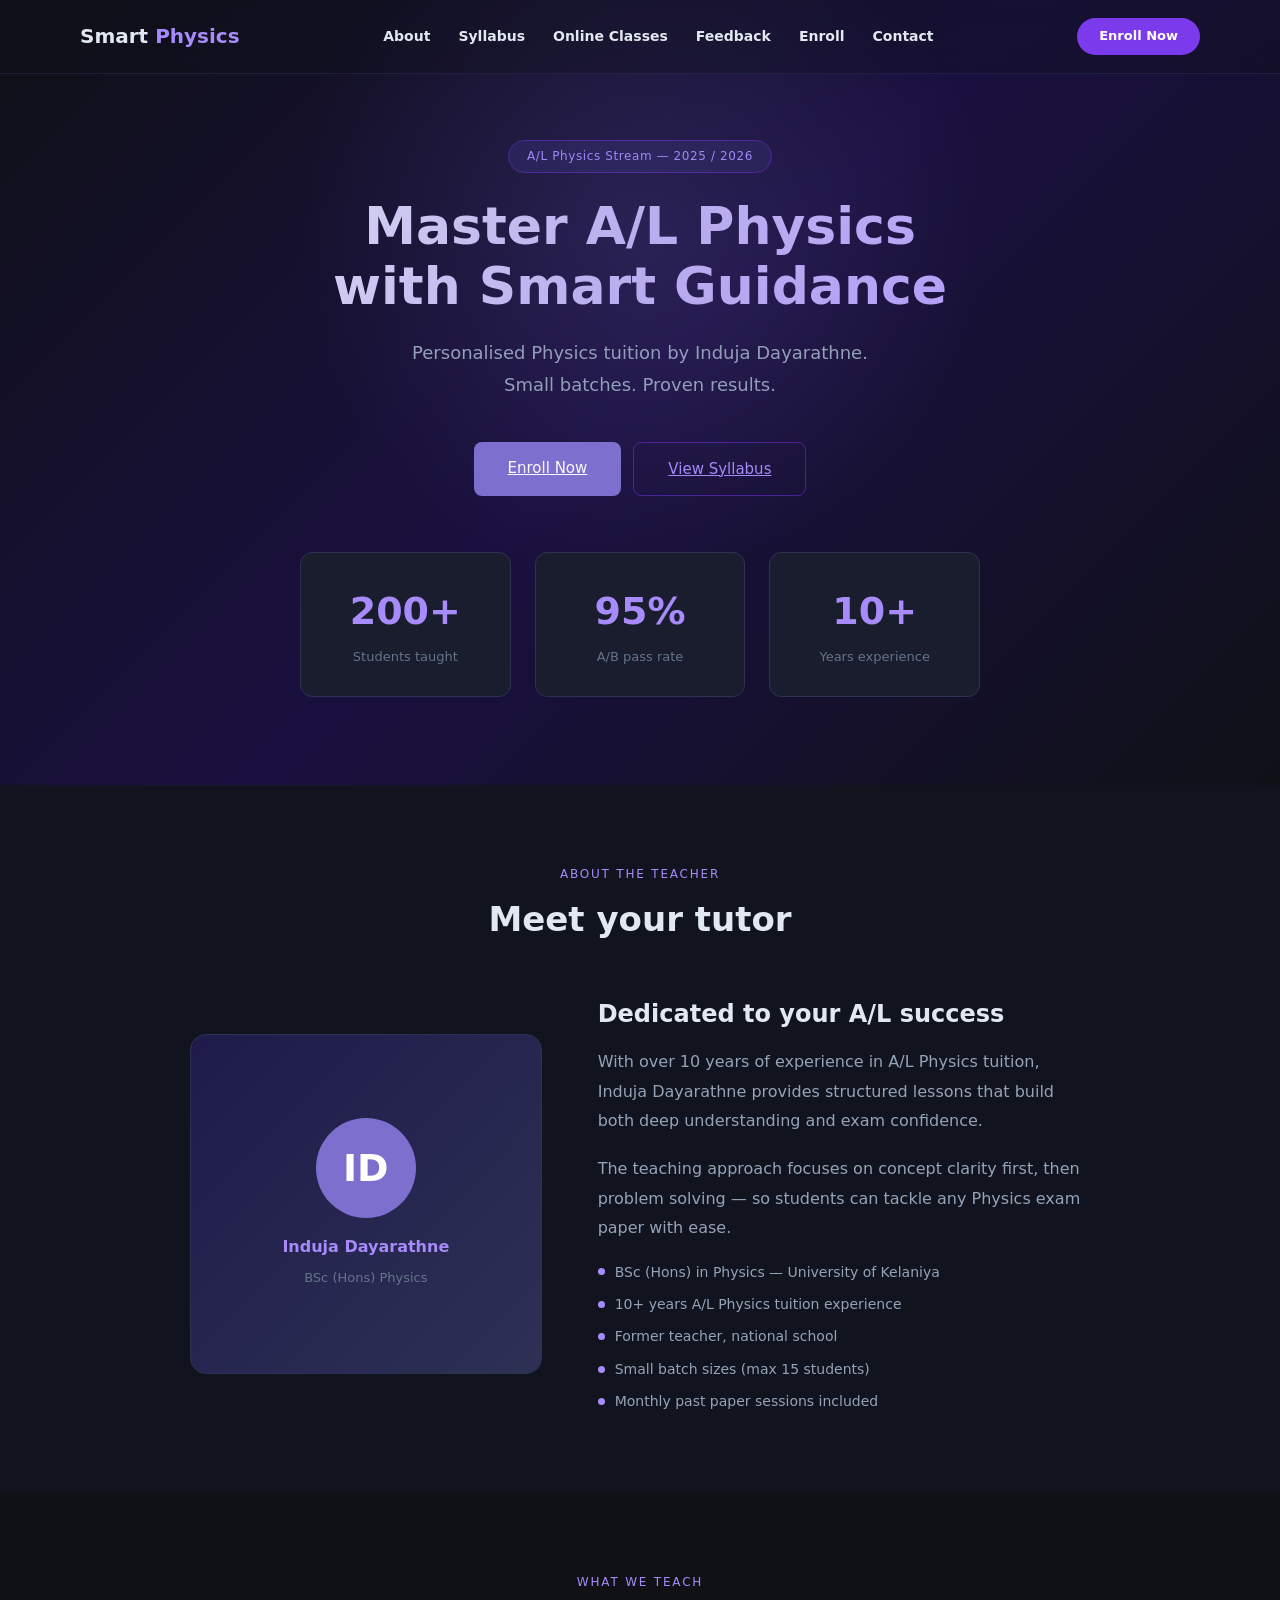
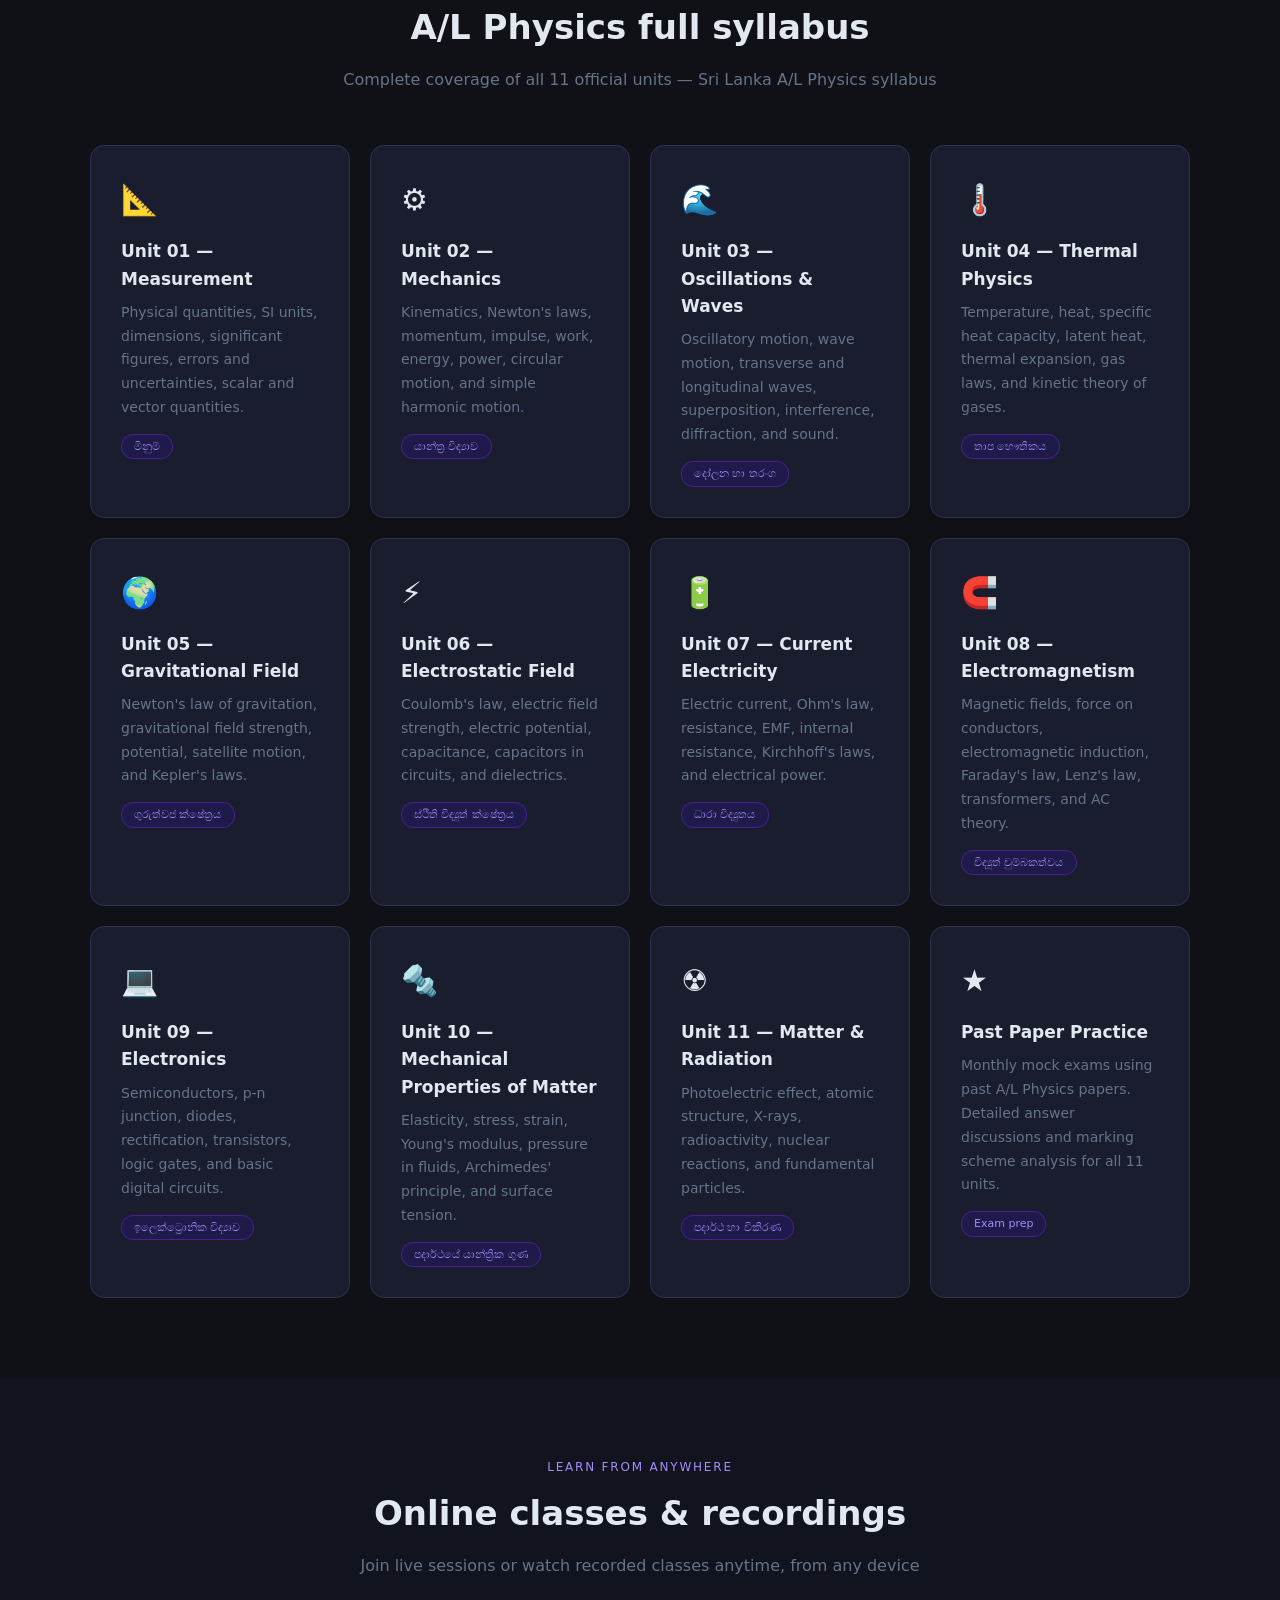
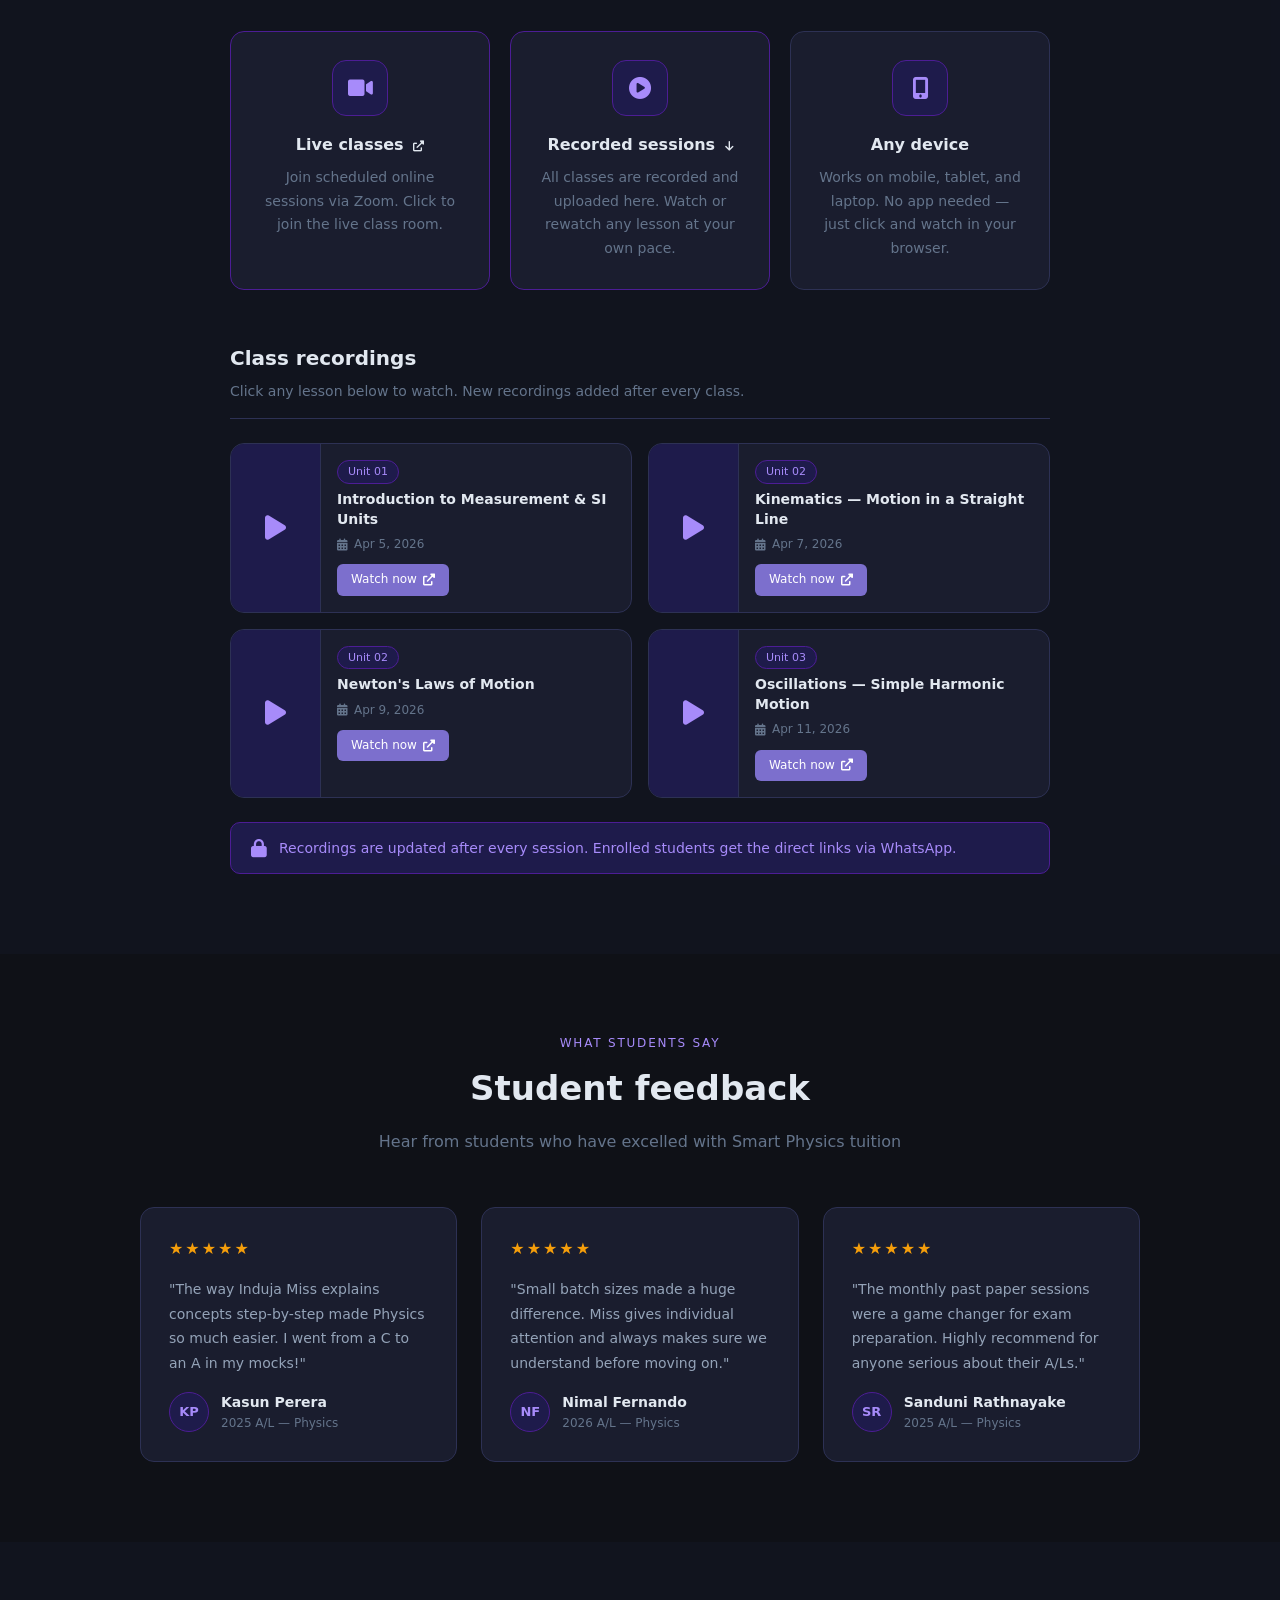
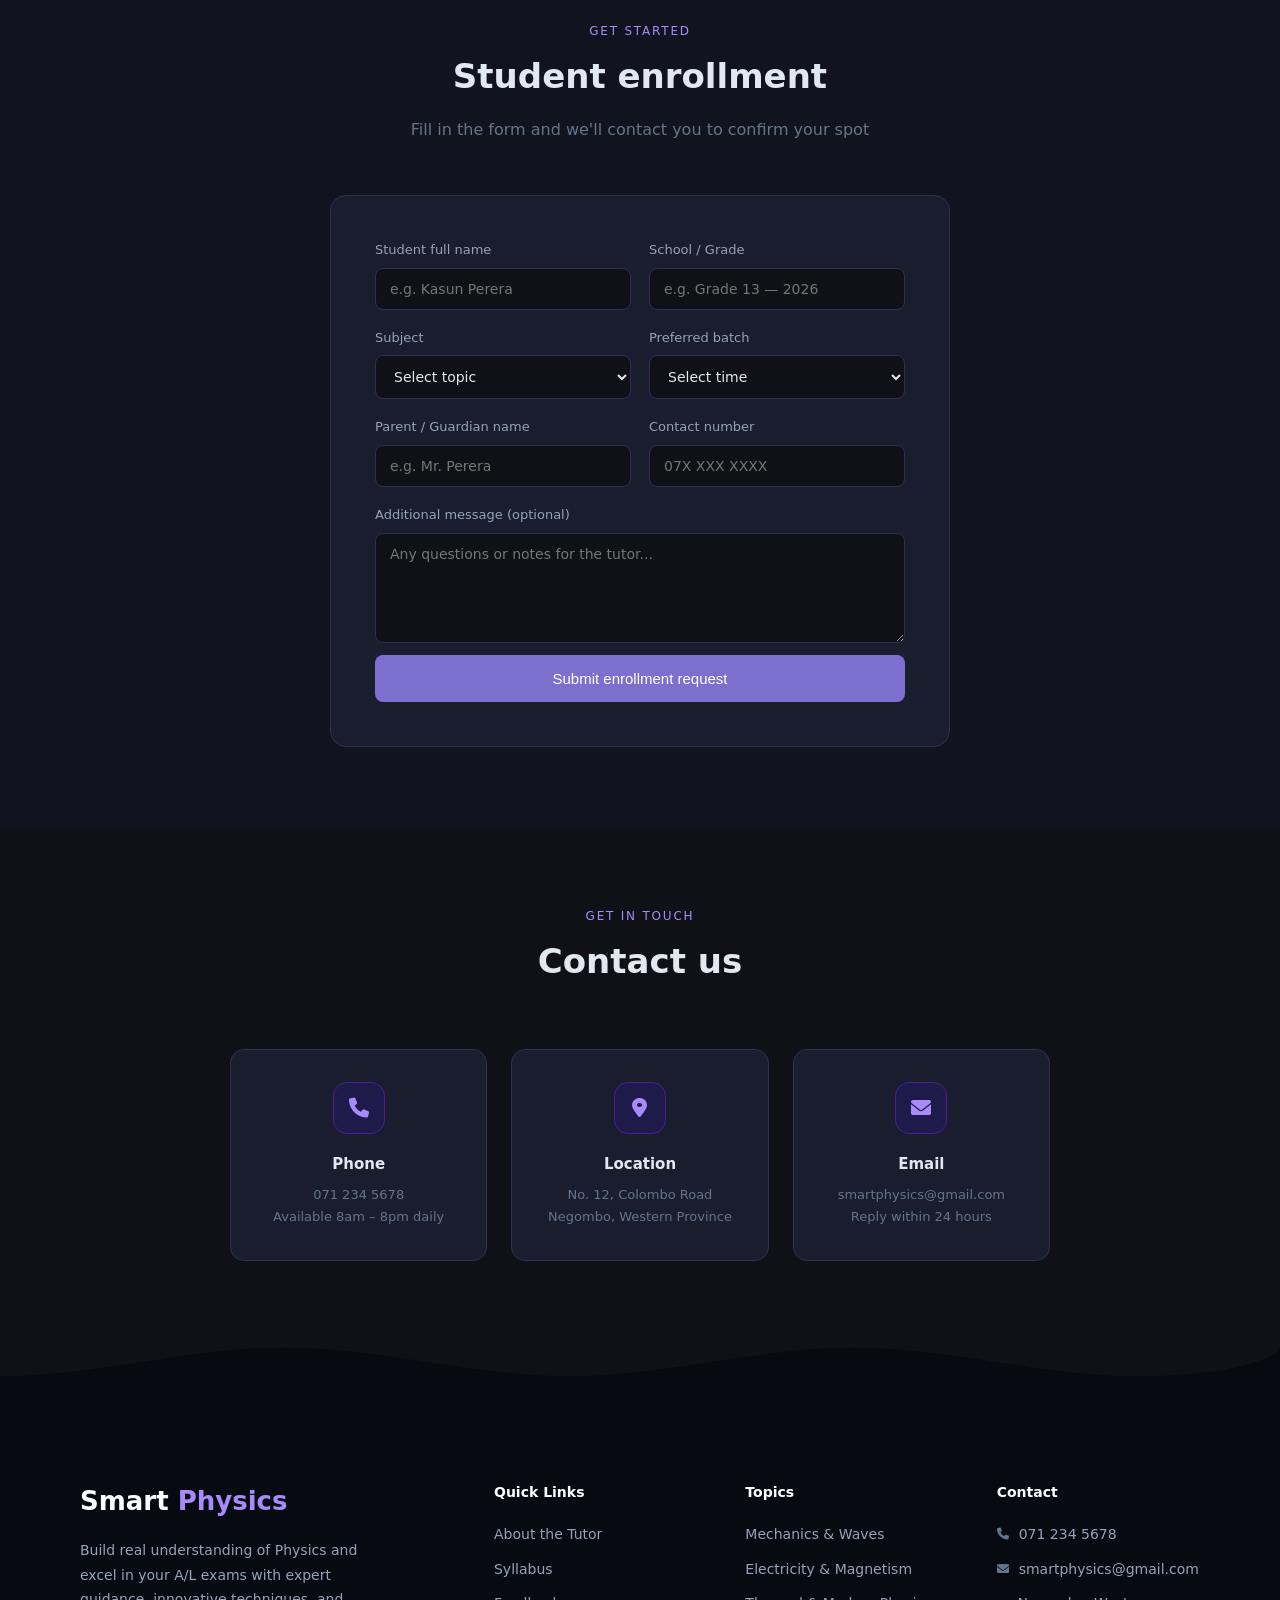
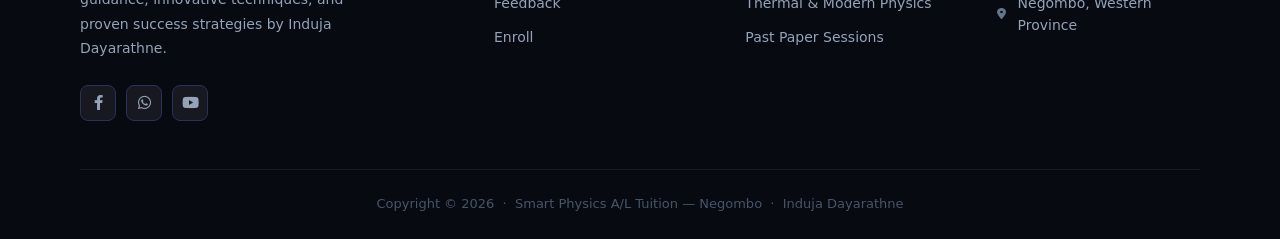
==== commit ba081166: "recorded sessions card scrolls to class recordings" ====
--- a/Downloads/smartphysics 2/index.html
+++ b/Downloads/smartphysics 2/index.html
@@ -3,12 +3,12 @@
 <head>
   <meta charset="UTF-8" />
   <meta name="viewport" content="width=device-width, initial-scale=1.0"/>
-  <title>Smart Physics A/L Tuition — Gampaha</title>
-  <meta name="description" content="Enroll in 2025/2026 A/L Physics classes in Gampaha with expert tutor Induja Dayarathne. Small batches, proven results." />
+  <title>Smart Physics A/L Tuition — Negombo</title>
+  <meta name="description" content="Enroll in 2025/2026 A/L Physics classes in Negombo with expert tutor Induja Dayarathne. Small batches, proven results." />
   <meta name="author" content="Smart Physics A/L Tuition" />
-  <meta name="keywords" content="A/L Physics tuition, Gampaha, Physics, Sri Lanka, Induja Dayarathne" />
-  <meta property="og:title" content="Smart Physics A/L Tuition — Gampaha" />
-  <meta property="og:description" content="Expert A/L Physics tuition in Gampaha by Induja Dayarathne. Small batches, personalised guidance, proven results." />
+  <meta name="keywords" content="A/L Physics tuition, Negombo, Physics, Sri Lanka, Induja Dayarathne" />
+  <meta property="og:title" content="Smart Physics A/L Tuition — Negombo" />
+  <meta property="og:description" content="Expert A/L Physics tuition in Negombo by Induja Dayarathne. Small batches, personalised guidance, proven results." />
   <meta property="og:type" content="website" />
   <link rel="stylesheet" href="https://cdnjs.cloudflare.com/ajax/libs/font-awesome/6.0.0/css/all.min.css" crossorigin="anonymous" />
   <link rel="stylesheet" href="css/style.css" />
@@ -46,9 +46,9 @@
       <a href="#subjects" class="btn-outline">View Syllabus</a>
     </div>
     <div class="stats">
-      <div class="stat-card"><div class="stat-num">50+</div><div class="stat-label">Students taught</div></div>
-      <div class="stat-card"><div class="stat-num">90%</div><div class="stat-label">A/B pass rate</div></div>
-      <div class="stat-card"><div class="stat-num">5+</div><div class="stat-label">Years experience</div></div>
+      <div class="stat-card"><div class="stat-num">200+</div><div class="stat-label">Students taught</div></div>
+      <div class="stat-card"><div class="stat-num">95%</div><div class="stat-label">A/B pass rate</div></div>
+      <div class="stat-card"><div class="stat-num">10+</div><div class="stat-label">Years experience</div></div>
     </div>
   </section>
 
@@ -60,16 +60,16 @@
       <div class="about-img">
         <div class="avatar">ID</div>
         <p class="teacher-name">Induja Dayarathne</p>
-        <p class="teacher-qual">BSc (Hons) Engineering </p>
+        <p class="teacher-qual">BSc (Hons) Physics</p>
       </div>
       <div class="about-text">
         <h3>Dedicated to your A/L success</h3>
         <p>With over 10 years of experience in A/L Physics tuition, Induja Dayarathne provides structured lessons that build both deep understanding and exam confidence.</p>
         <p>The teaching approach focuses on concept clarity first, then problem solving — so students can tackle any Physics exam paper with ease.</p>
         <ul class="qual-list">
-          <li>BSc (Hons) in Engineering — University of Moratuwa</li>
-          <li>5+ years A/L Physics tuition experience</li>
-          <li>Undergraduate, Former teacher</li>
+          <li>BSc (Hons) in Physics — University of Kelaniya</li>
+          <li>10+ years A/L Physics tuition experience</li>
+          <li>Former teacher, national school</li>
           <li>Small batch sizes (max 15 students)</li>
           <li>Monthly past paper sessions included</li>
         </ul>
@@ -184,11 +184,11 @@
         <h4>Live classes <i class="fas fa-external-link-alt" style="font-size:11px;margin-left:4px;"></i></h4>
         <p>Join scheduled online sessions via Zoom. Click to join the live class room.</p>
       </a>
-      <div class="how-card">
+      <a href="#recordings" class="how-card how-card-link">
         <div class="how-icon"><i class="fas fa-play-circle"></i></div>
-        <h4>Recorded sessions</h4>
+        <h4>Recorded sessions <i class="fas fa-arrow-down" style="font-size:11px;margin-left:4px;"></i></h4>
         <p>All classes are recorded and uploaded here. Watch or rewatch any lesson at your own pace.</p>
-      </div>
+      </a>
       <div class="how-card">
         <div class="how-icon"><i class="fas fa-mobile-alt"></i></div>
         <h4>Any device</h4>
@@ -197,7 +197,7 @@
     </div>
 
     <!-- RECORDINGS LIBRARY -->
-    <div class="recordings-header">
+    <div class="recordings-header" id="recordings">
       <h3>Class recordings</h3>
       <p>Click any lesson below to watch. New recordings added after every class.</p>
     </div>
@@ -317,9 +317,11 @@
           <label for="subject">Subject</label>
           <select id="subject">
             <option value="">Select topic</option>
-            <option>Theory</option>
-            <option>Revision</option>
-            <option>Paper</option>
+            <option>Physics — Full syllabus</option>
+            <option>Mechanics & Motion</option>
+            <option>Electricity & Magnetism</option>
+            <option>Waves & Optics</option>
+            <option>Past paper sessions only</option>
           </select>
         </div>
         <div class="form-group">
@@ -421,16 +423,16 @@
           <ul>
             <li><a href="tel:0712345678"><i class="fas fa-phone footer-icon"></i> 071 234 5678</a></li>
             <li><a href="mailto:smartphysics@gmail.com"><i class="fas fa-envelope footer-icon"></i> smartphysics@gmail.com</a></li>
-            <li><a href="#contact"><i class="fas fa-location-dot footer-icon"></i> Gampaha, Western Province</a></li>
+            <li><a href="#contact"><i class="fas fa-location-dot footer-icon"></i> Negombo, Western Province</a></li>
           </ul>
         </div>
       </div>
       <div class="footer-bottom">
-        <p>Copyright © 2026 &nbsp;·&nbsp; Smart Physics A/L Tuition — Gampahaa &nbsp;·&nbsp; Induja Dayarathne</p>
+        <p>Copyright © 2026 &nbsp;·&nbsp; Smart Physics A/L Tuition — Negombo &nbsp;·&nbsp; Induja Dayarathne</p>
       </div>
     </div>
   </footer>
 
   <script src="js/main.js"></script>
 </body>
-</html>
+</html>
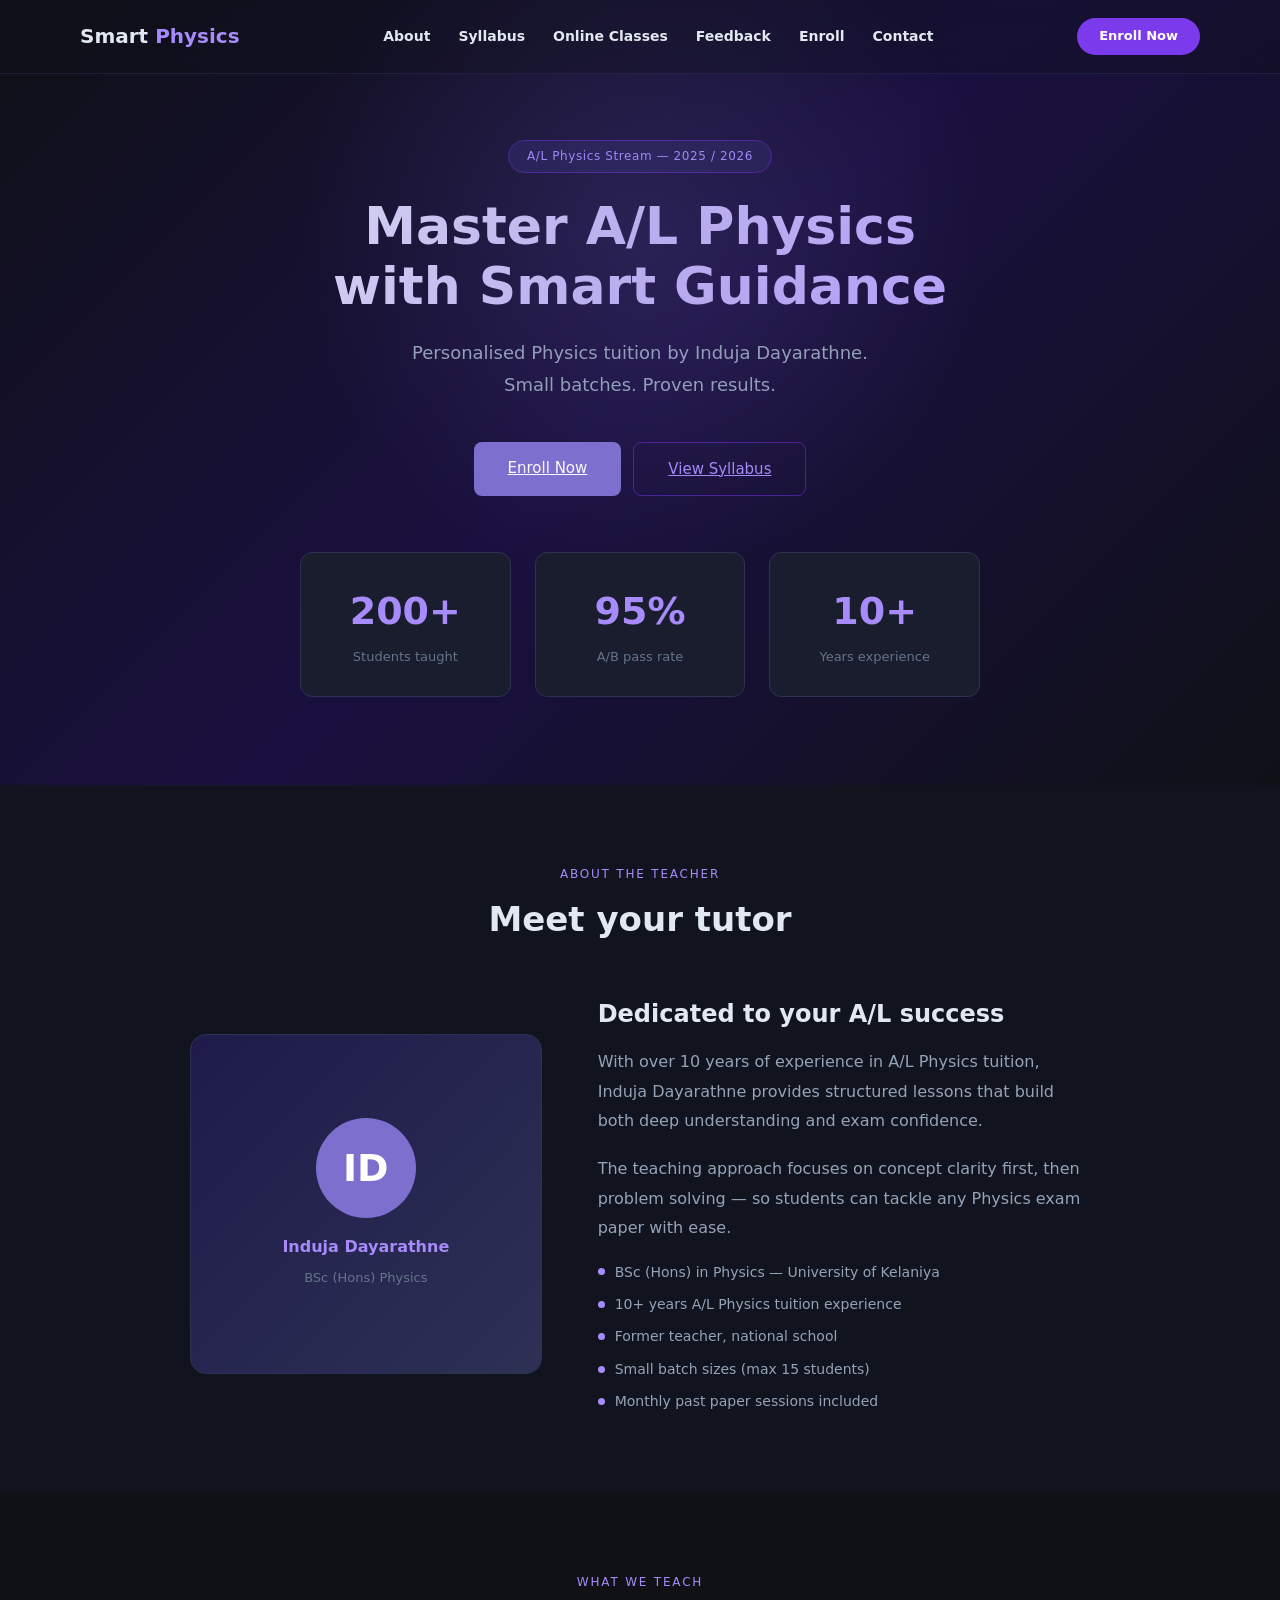
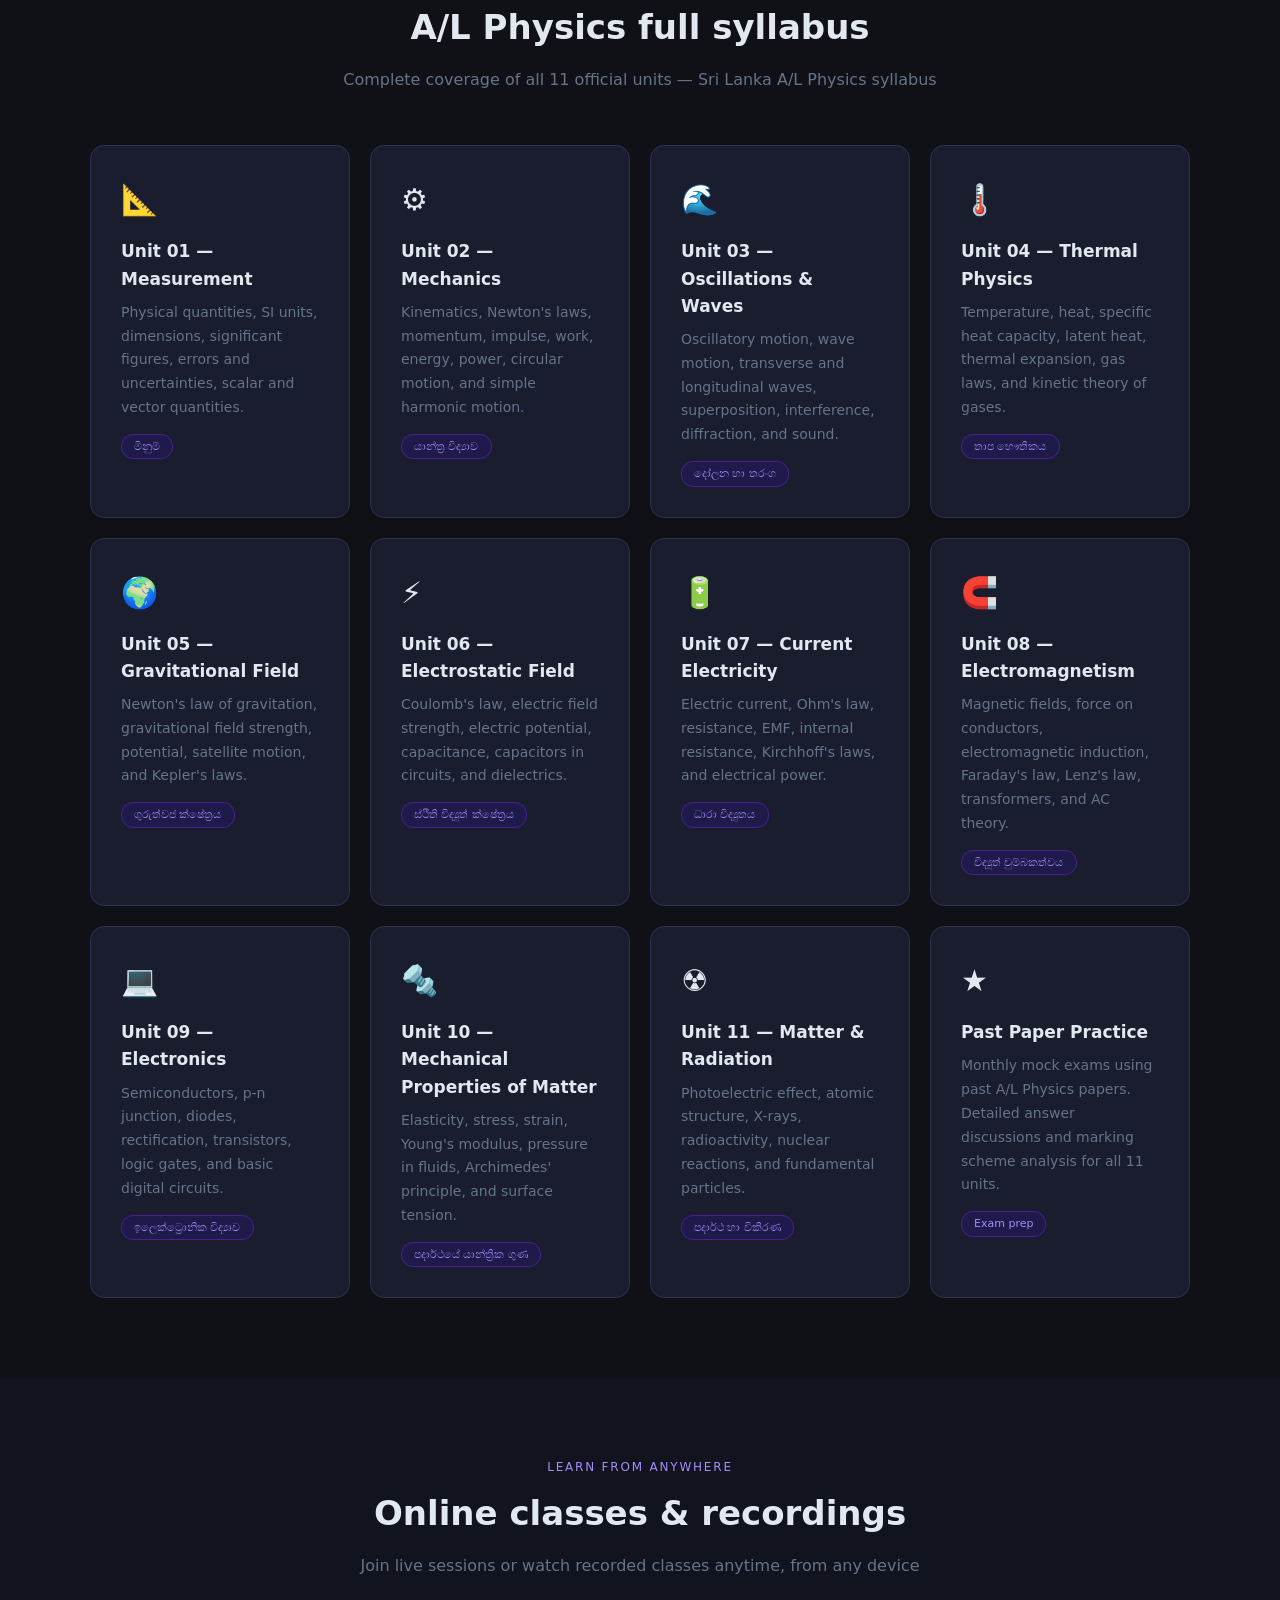
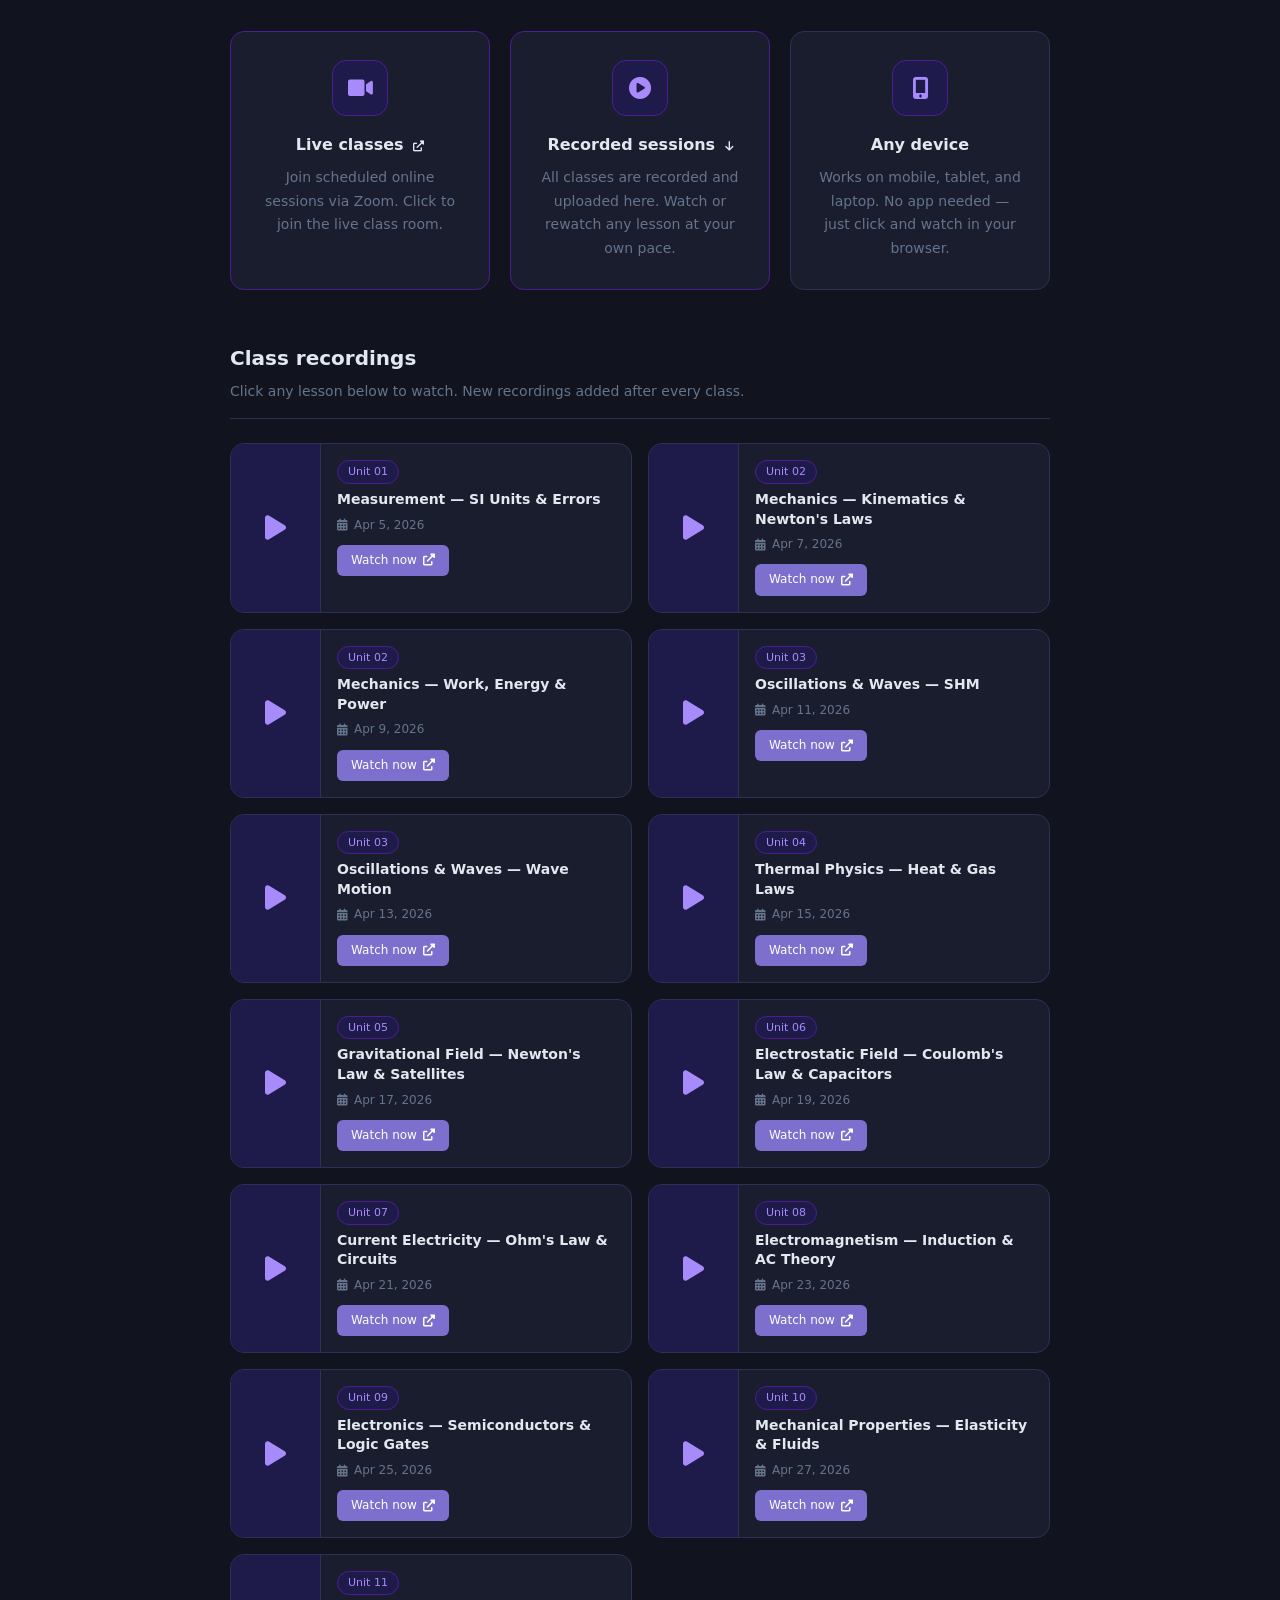
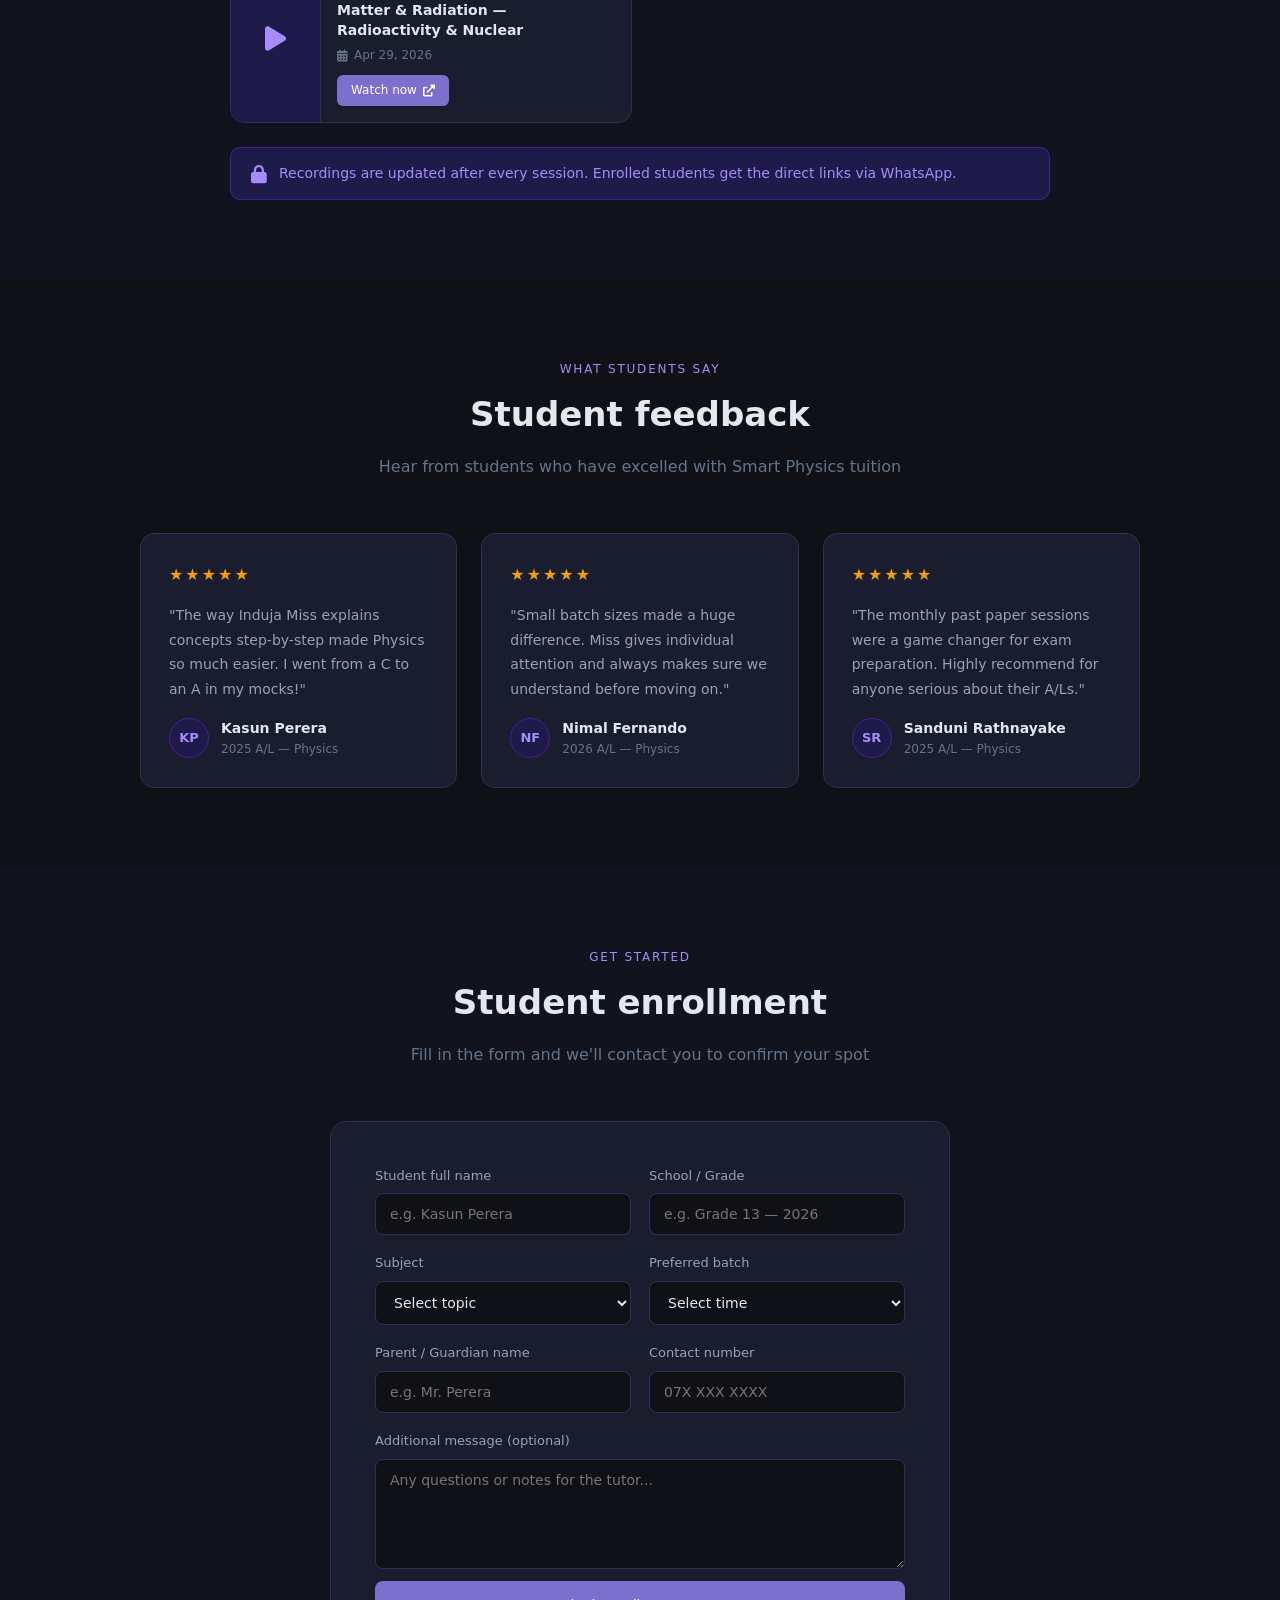
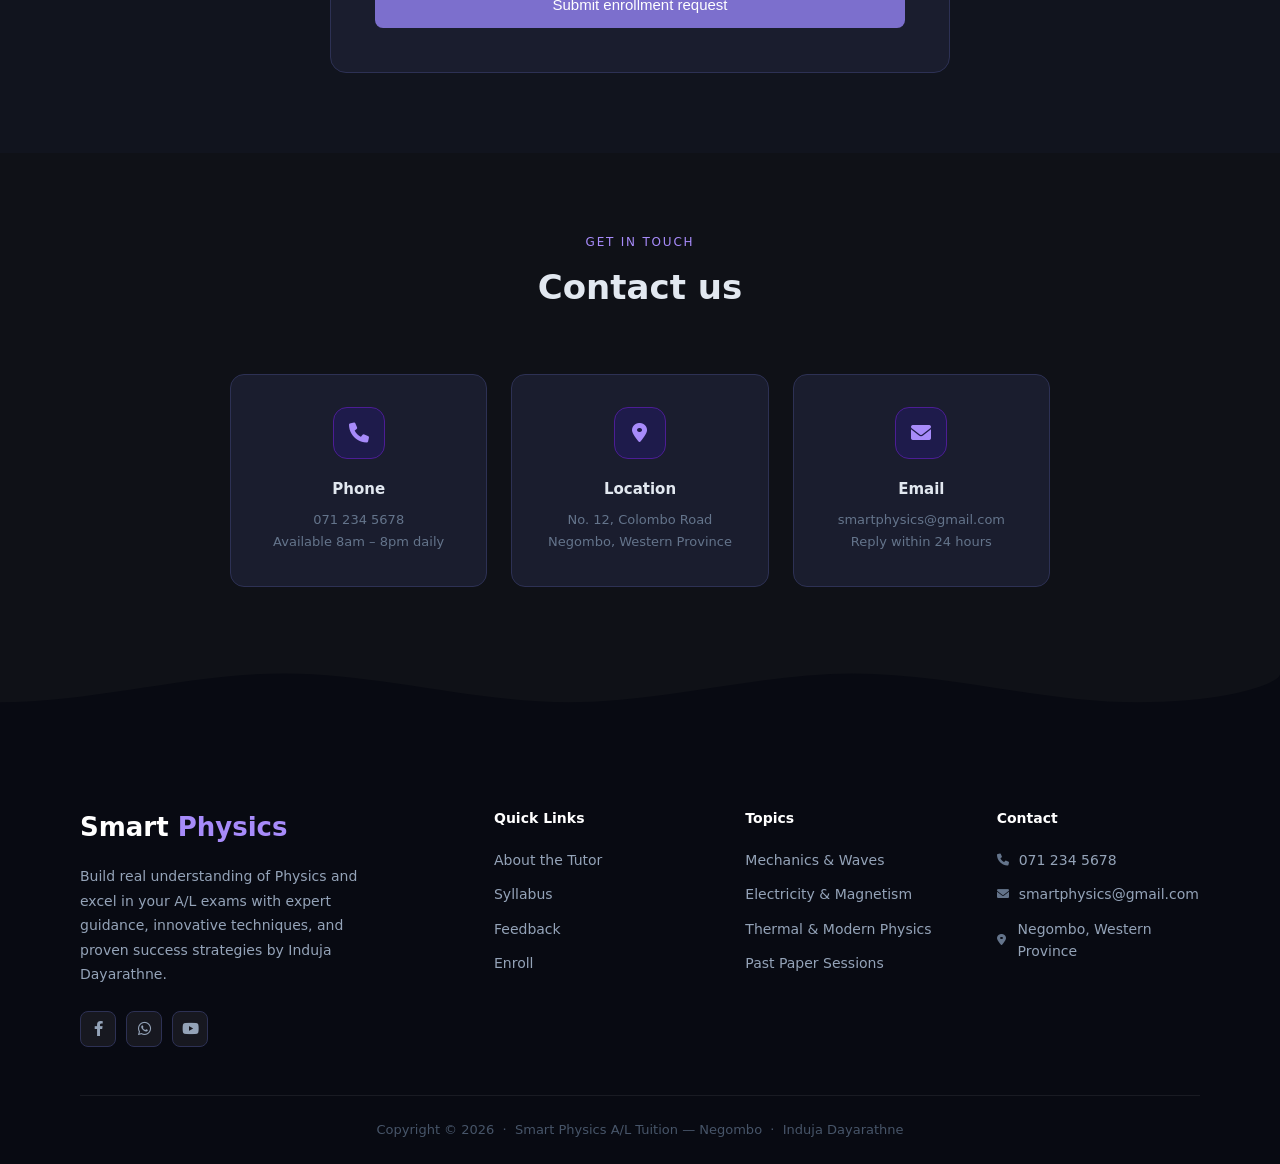
==== commit 32f0d09f: "added all 11 unit recordings" ====
--- a/Downloads/smartphysics 2/index.html
+++ b/Downloads/smartphysics 2/index.html
@@ -204,53 +204,132 @@
 
     <div class="recordings-grid">
 
-      <!-- 🔧 EDIT: Replace the YouTube links below with your actual video links -->
-      <!-- To add a video: copy a card below, change the title, unit, date, and href link -->
-
-      <div class="recording-card">
-        <div class="rec-thumb">
-          <i class="fas fa-play"></i>
-        </div>
+      <div class="recording-card">
+        <div class="rec-thumb"><i class="fas fa-play"></i></div>
         <div class="rec-info">
           <span class="rec-unit">Unit 01</span>
-          <h4>Introduction to Measurement & SI Units</h4>
+          <h4>Measurement — SI Units & Errors</h4>
           <p class="rec-date"><i class="fas fa-calendar-alt"></i> Apr 5, 2026</p>
           <a href="https://youtube.com" target="_blank" class="rec-btn">Watch now <i class="fas fa-external-link-alt"></i></a>
         </div>
       </div>
 
       <div class="recording-card">
-        <div class="rec-thumb">
-          <i class="fas fa-play"></i>
-        </div>
+        <div class="rec-thumb"><i class="fas fa-play"></i></div>
         <div class="rec-info">
           <span class="rec-unit">Unit 02</span>
-          <h4>Kinematics — Motion in a Straight Line</h4>
+          <h4>Mechanics — Kinematics & Newton's Laws</h4>
           <p class="rec-date"><i class="fas fa-calendar-alt"></i> Apr 7, 2026</p>
           <a href="https://youtube.com" target="_blank" class="rec-btn">Watch now <i class="fas fa-external-link-alt"></i></a>
         </div>
       </div>
 
       <div class="recording-card">
-        <div class="rec-thumb">
-          <i class="fas fa-play"></i>
-        </div>
+        <div class="rec-thumb"><i class="fas fa-play"></i></div>
         <div class="rec-info">
           <span class="rec-unit">Unit 02</span>
-          <h4>Newton's Laws of Motion</h4>
+          <h4>Mechanics — Work, Energy & Power</h4>
           <p class="rec-date"><i class="fas fa-calendar-alt"></i> Apr 9, 2026</p>
           <a href="https://youtube.com" target="_blank" class="rec-btn">Watch now <i class="fas fa-external-link-alt"></i></a>
         </div>
       </div>
 
       <div class="recording-card">
-        <div class="rec-thumb">
-          <i class="fas fa-play"></i>
-        </div>
+        <div class="rec-thumb"><i class="fas fa-play"></i></div>
         <div class="rec-info">
           <span class="rec-unit">Unit 03</span>
-          <h4>Oscillations — Simple Harmonic Motion</h4>
+          <h4>Oscillations & Waves — SHM</h4>
           <p class="rec-date"><i class="fas fa-calendar-alt"></i> Apr 11, 2026</p>
+          <a href="https://youtube.com" target="_blank" class="rec-btn">Watch now <i class="fas fa-external-link-alt"></i></a>
+        </div>
+      </div>
+
+      <div class="recording-card">
+        <div class="rec-thumb"><i class="fas fa-play"></i></div>
+        <div class="rec-info">
+          <span class="rec-unit">Unit 03</span>
+          <h4>Oscillations & Waves — Wave Motion</h4>
+          <p class="rec-date"><i class="fas fa-calendar-alt"></i> Apr 13, 2026</p>
+          <a href="https://youtube.com" target="_blank" class="rec-btn">Watch now <i class="fas fa-external-link-alt"></i></a>
+        </div>
+      </div>
+
+      <div class="recording-card">
+        <div class="rec-thumb"><i class="fas fa-play"></i></div>
+        <div class="rec-info">
+          <span class="rec-unit">Unit 04</span>
+          <h4>Thermal Physics — Heat & Gas Laws</h4>
+          <p class="rec-date"><i class="fas fa-calendar-alt"></i> Apr 15, 2026</p>
+          <a href="https://youtube.com" target="_blank" class="rec-btn">Watch now <i class="fas fa-external-link-alt"></i></a>
+        </div>
+      </div>
+
+      <div class="recording-card">
+        <div class="rec-thumb"><i class="fas fa-play"></i></div>
+        <div class="rec-info">
+          <span class="rec-unit">Unit 05</span>
+          <h4>Gravitational Field — Newton's Law & Satellites</h4>
+          <p class="rec-date"><i class="fas fa-calendar-alt"></i> Apr 17, 2026</p>
+          <a href="https://youtube.com" target="_blank" class="rec-btn">Watch now <i class="fas fa-external-link-alt"></i></a>
+        </div>
+      </div>
+
+      <div class="recording-card">
+        <div class="rec-thumb"><i class="fas fa-play"></i></div>
+        <div class="rec-info">
+          <span class="rec-unit">Unit 06</span>
+          <h4>Electrostatic Field — Coulomb's Law & Capacitors</h4>
+          <p class="rec-date"><i class="fas fa-calendar-alt"></i> Apr 19, 2026</p>
+          <a href="https://youtube.com" target="_blank" class="rec-btn">Watch now <i class="fas fa-external-link-alt"></i></a>
+        </div>
+      </div>
+
+      <div class="recording-card">
+        <div class="rec-thumb"><i class="fas fa-play"></i></div>
+        <div class="rec-info">
+          <span class="rec-unit">Unit 07</span>
+          <h4>Current Electricity — Ohm's Law & Circuits</h4>
+          <p class="rec-date"><i class="fas fa-calendar-alt"></i> Apr 21, 2026</p>
+          <a href="https://youtube.com" target="_blank" class="rec-btn">Watch now <i class="fas fa-external-link-alt"></i></a>
+        </div>
+      </div>
+
+      <div class="recording-card">
+        <div class="rec-thumb"><i class="fas fa-play"></i></div>
+        <div class="rec-info">
+          <span class="rec-unit">Unit 08</span>
+          <h4>Electromagnetism — Induction & AC Theory</h4>
+          <p class="rec-date"><i class="fas fa-calendar-alt"></i> Apr 23, 2026</p>
+          <a href="https://youtube.com" target="_blank" class="rec-btn">Watch now <i class="fas fa-external-link-alt"></i></a>
+        </div>
+      </div>
+
+      <div class="recording-card">
+        <div class="rec-thumb"><i class="fas fa-play"></i></div>
+        <div class="rec-info">
+          <span class="rec-unit">Unit 09</span>
+          <h4>Electronics — Semiconductors & Logic Gates</h4>
+          <p class="rec-date"><i class="fas fa-calendar-alt"></i> Apr 25, 2026</p>
+          <a href="https://youtube.com" target="_blank" class="rec-btn">Watch now <i class="fas fa-external-link-alt"></i></a>
+        </div>
+      </div>
+
+      <div class="recording-card">
+        <div class="rec-thumb"><i class="fas fa-play"></i></div>
+        <div class="rec-info">
+          <span class="rec-unit">Unit 10</span>
+          <h4>Mechanical Properties — Elasticity & Fluids</h4>
+          <p class="rec-date"><i class="fas fa-calendar-alt"></i> Apr 27, 2026</p>
+          <a href="https://youtube.com" target="_blank" class="rec-btn">Watch now <i class="fas fa-external-link-alt"></i></a>
+        </div>
+      </div>
+
+      <div class="recording-card">
+        <div class="rec-thumb"><i class="fas fa-play"></i></div>
+        <div class="rec-info">
+          <span class="rec-unit">Unit 11</span>
+          <h4>Matter & Radiation — Radioactivity & Nuclear</h4>
+          <p class="rec-date"><i class="fas fa-calendar-alt"></i> Apr 29, 2026</p>
           <a href="https://youtube.com" target="_blank" class="rec-btn">Watch now <i class="fas fa-external-link-alt"></i></a>
         </div>
       </div>
